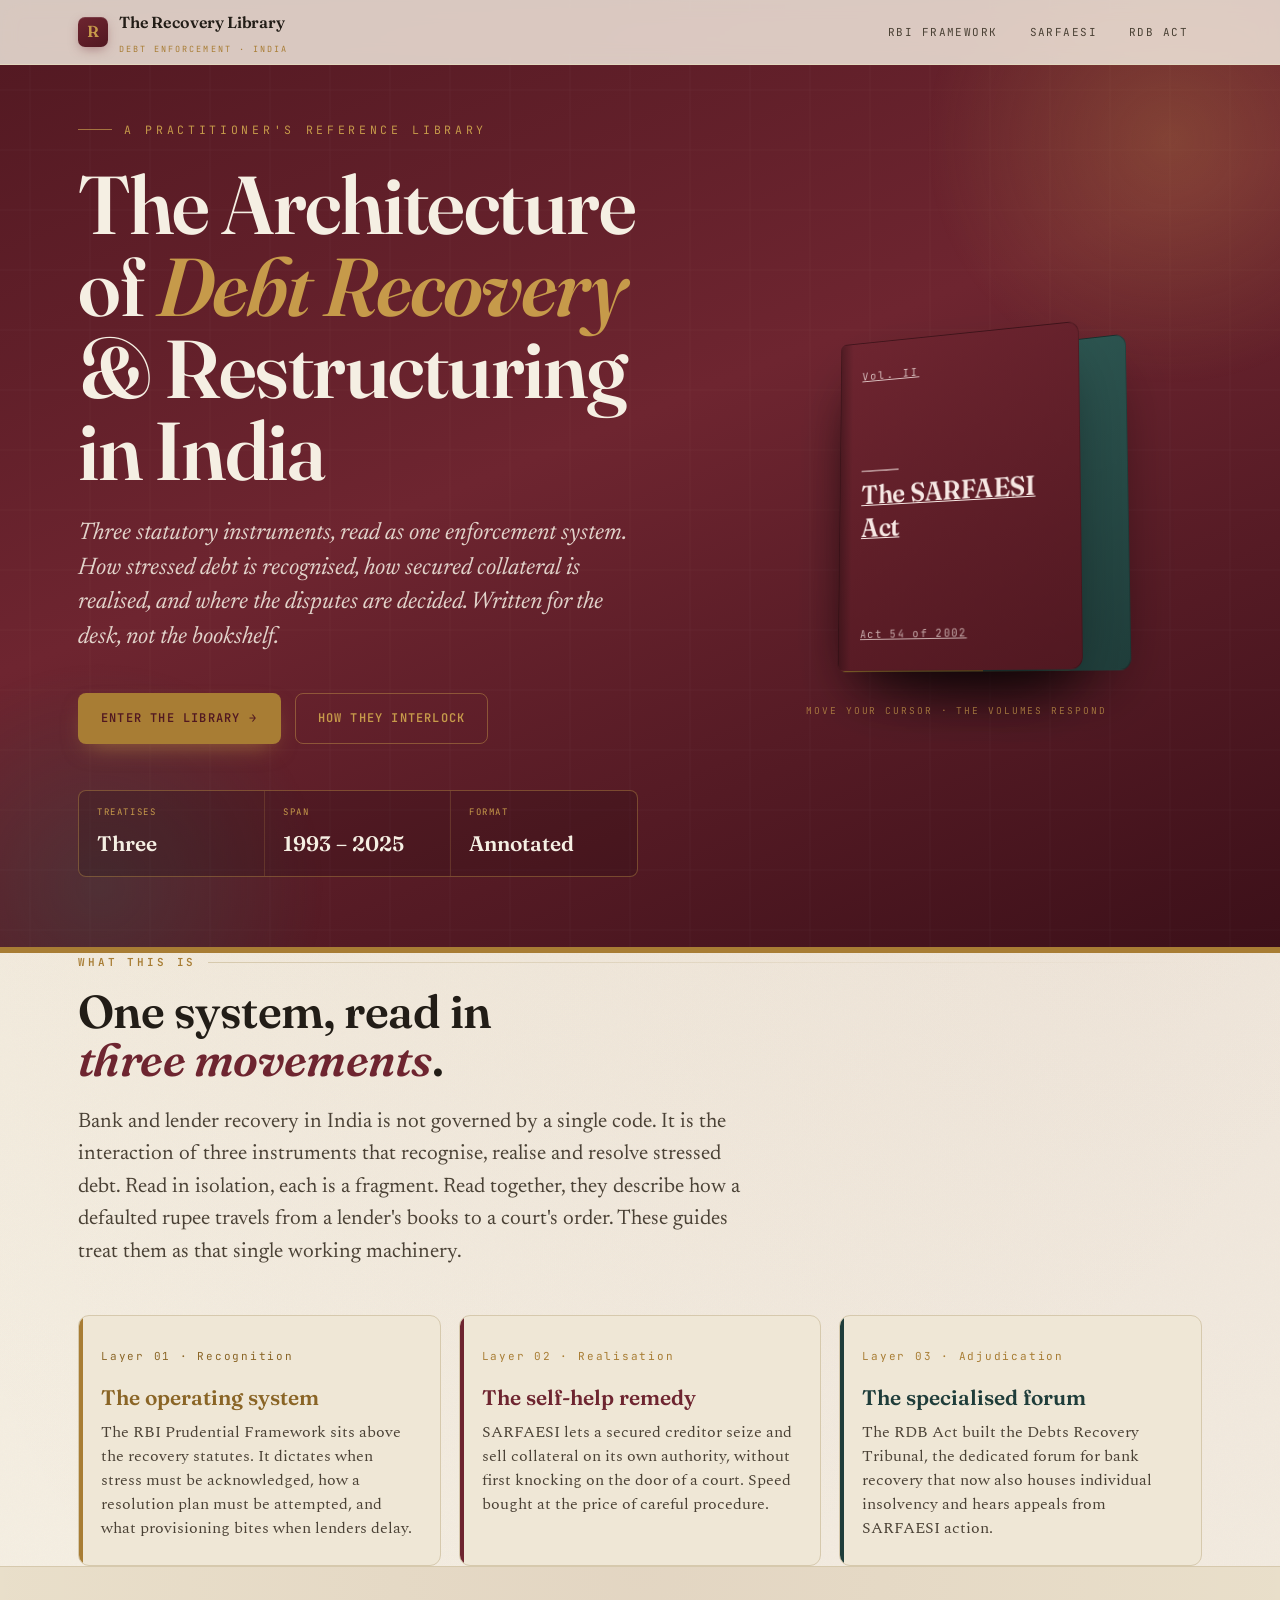
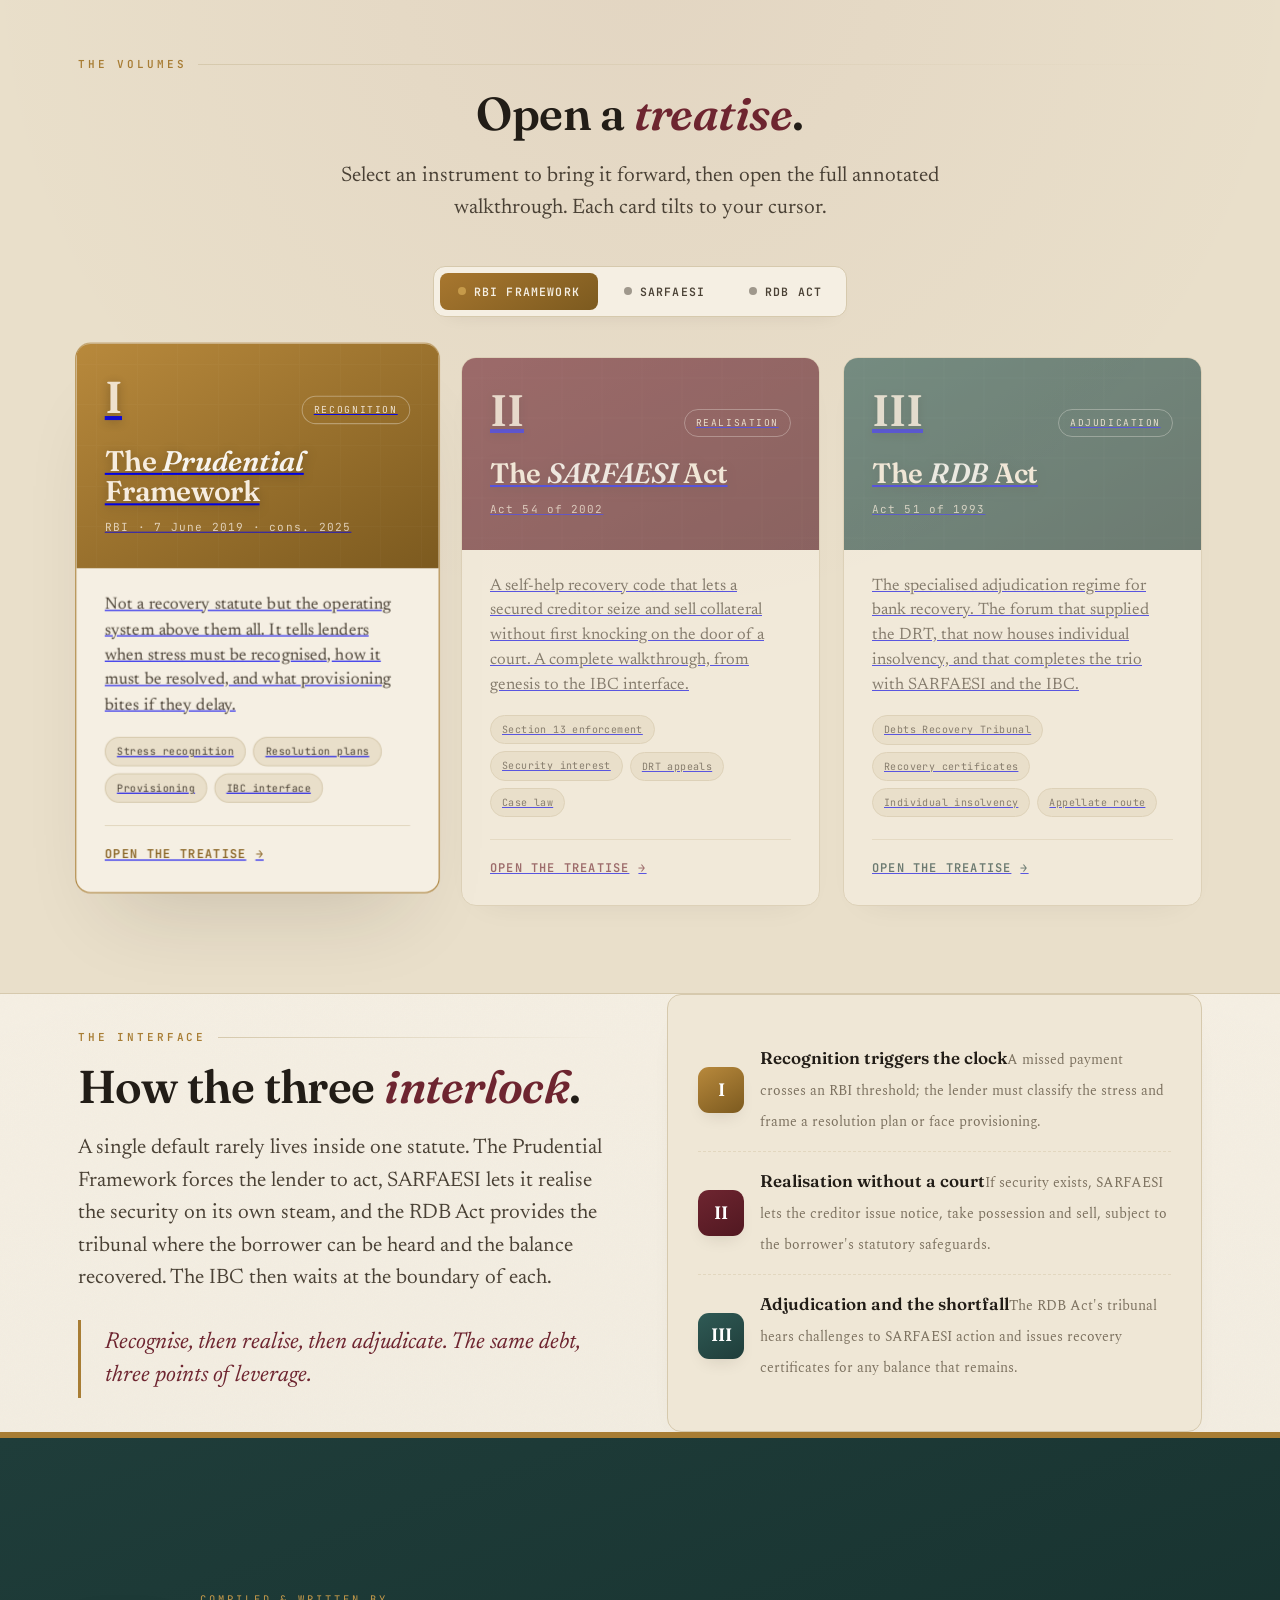
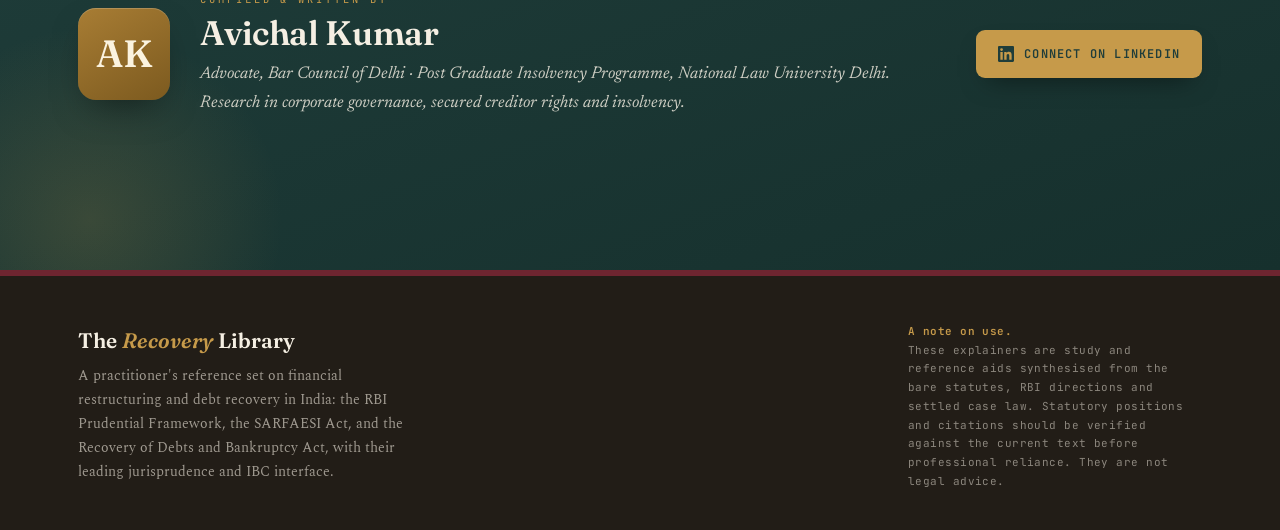
==== index.html @ 870b0ead "Add files via upload" ====
<!DOCTYPE html>
<html lang="en">
<head>
<meta charset="UTF-8">
<meta name="viewport" content="width=device-width, initial-scale=1.0">
<title>The Recovery Library · Debt Recovery and Restructuring in India</title>
<link rel="preconnect" href="https://fonts.googleapis.com">
<link rel="preconnect" href="https://fonts.gstatic.com" crossorigin>
<link href="https://fonts.googleapis.com/css2?family=Fraunces:ital,opsz,wght@0,9..144,300..900;1,9..144,300..900&family=Spectral:ital,wght@0,300;0,400;0,500;0,600;0,700;1,400;1,500&family=Newsreader:ital,opsz,wght@0,6..72,400..600;1,6..72,400..500&family=JetBrains+Mono:wght@400;500;600&display=swap" rel="stylesheet">
<style>
:root{
  --paper:#f5efe3;
  --paper-2:#efe7d6;
  --paper-deep:#e9dfca;
  --ink:#221d17;
  --ink-soft:#4a4135;
  --ink-faint:#7c715f;
  --ox:#6e2530;
  --ox-deep:#511821;
  --ox-bright:#8a2f3a;
  --brass:#a87d34;
  --brass-light:#c69a4a;
  --teal:#1f3d3a;
  --teal-bright:#2f5a55;
  --line:#d6c9ad;
  --line-soft:#e2d7bf;
  --shadow:rgba(46,33,20,.16);
  --max:1180px;
}
*{box-sizing:border-box;}
html{scroll-behavior:smooth;scroll-padding-top:84px;}
body{
  margin:0;
  background:var(--paper);
  color:var(--ink);
  font-family:"Spectral",Georgia,serif;
  font-size:18px;
  line-height:1.72;
  -webkit-font-smoothing:antialiased;
  overflow-x:hidden;
  background-image:
    radial-gradient(circle at 12% 8%, rgba(168,125,52,.06), transparent 40%),
    radial-gradient(circle at 88% 24%, rgba(110,37,48,.05), transparent 42%),
    radial-gradient(circle at 50% 120%, rgba(31,61,58,.05), transparent 45%),
    url("data:image/svg+xml,%3Csvg xmlns='http://www.w3.org/2000/svg' width='180' height='180'%3E%3Cfilter id='n'%3E%3CfeTurbulence type='fractalNoise' baseFrequency='0.9' numOctaves='2'/%3E%3C/filter%3E%3Crect width='100%25' height='100%25' filter='url(%23n)' opacity='0.025'/%3E%3C/svg%3E");
}
.shell{max-width:var(--max);margin:0 auto;padding:0 28px;}

/* ---------- reading / scroll progress ---------- */
#progress{position:fixed;top:0;left:0;height:3px;width:0;z-index:300;
  background:linear-gradient(90deg,var(--ox),var(--brass));transition:width .12s ease-out;}

/* ---------- top bar ---------- */
header.bar{position:fixed;top:0;left:0;right:0;z-index:250;
  background:rgba(245,239,227,.82);backdrop-filter:blur(10px) saturate(1.2);
  border-bottom:1px solid var(--line-soft);transition:box-shadow .25s,background .25s;}
header.bar.scrolled{box-shadow:0 10px 30px -18px var(--shadow);background:rgba(245,239,227,.94);}
.bar .shell{display:flex;align-items:center;justify-content:space-between;height:64px;}
.brand{display:flex;align-items:center;gap:11px;text-decoration:none;color:var(--ink);}
.brand .seal{width:30px;height:30px;border-radius:7px;flex-shrink:0;
  background:linear-gradient(150deg,var(--ox),var(--ox-deep));display:grid;place-items:center;
  color:var(--brass-light);font-family:"Fraunces",serif;font-weight:600;font-size:16px;
  box-shadow:0 4px 12px -3px rgba(110,37,48,.5),inset 0 1px 0 rgba(255,255,255,.12);}
.brand .bt{font-family:"Fraunces",serif;font-weight:600;font-size:16px;letter-spacing:-.01em;line-height:1;}
.brand .bs{font-family:"JetBrains Mono",monospace;font-size:8.5px;letter-spacing:.24em;
  text-transform:uppercase;color:var(--brass);display:block;margin-top:3px;}
.bar nav{display:flex;gap:4px;}
.bar nav a{font-family:"JetBrains Mono",monospace;font-size:11px;letter-spacing:.13em;
  text-transform:uppercase;color:var(--ink-soft);text-decoration:none;padding:8px 13px;border-radius:6px;
  transition:all .18s;border:1px solid transparent;}
.bar nav a:hover{color:var(--ox);background:var(--paper-2);border-color:var(--line);}
@media(max-width:720px){.bar nav{display:none;}}

/* ---------- hero ---------- */
.hero{position:relative;overflow:hidden;min-height:96vh;display:flex;align-items:center;
  background:linear-gradient(158deg,var(--ox-deep) 0%,var(--ox) 46%,#3c1019 100%);
  color:var(--paper);border-bottom:6px solid var(--brass);padding:120px 0 70px;}
.hero::before{content:"";position:absolute;inset:0;opacity:.5;
  background-image:url("data:image/svg+xml,%3Csvg xmlns='http://www.w3.org/2000/svg' width='60' height='60'%3E%3Cpath d='M0 0h60v60H0z' fill='none'/%3E%3Cpath d='M30 0v60M0 30h60' stroke='%23ffffff' stroke-opacity='0.045'/%3E%3C/svg%3E");}
.hero .glow{position:absolute;border-radius:50%;pointer-events:none;will-change:transform;}
.hero .g1{right:-160px;top:-130px;width:540px;height:540px;
  background:radial-gradient(circle,rgba(198,154,74,.26),transparent 64%);}
.hero .g2{left:-140px;bottom:-180px;width:480px;height:480px;
  background:radial-gradient(circle,rgba(47,90,85,.30),transparent 66%);}
.hero .shell{position:relative;z-index:3;display:grid;grid-template-columns:1.08fr .92fr;
  gap:56px;align-items:center;width:100%;}
@media(max-width:900px){.hero .shell{grid-template-columns:1fr;gap:48px;}}

.hero .kicker{font-family:"JetBrains Mono",monospace;font-size:11.5px;letter-spacing:.32em;
  text-transform:uppercase;color:var(--brass-light);margin-bottom:24px;display:flex;align-items:center;gap:12px;}
.hero .kicker::before{content:"";width:34px;height:1px;background:var(--brass-light);opacity:.7;}
.hero h1{font-family:"Fraunces",serif;font-weight:600;font-size:clamp(42px,6.6vw,82px);
  line-height:1.0;letter-spacing:-.018em;margin:0;text-wrap:balance;}
.hero h1 em{font-style:italic;color:var(--brass-light);}
.hero .sub{font-family:"Newsreader",serif;font-style:italic;font-size:clamp(18px,2.2vw,24px);
  color:rgba(245,239,227,.86);max-width:560px;margin:24px 0 0;font-weight:400;line-height:1.45;}
.hero .cta{display:flex;flex-wrap:wrap;gap:14px;margin-top:38px;}
.btn{font-family:"JetBrains Mono",monospace;font-size:12px;letter-spacing:.1em;text-transform:uppercase;
  text-decoration:none;padding:14px 22px;border-radius:8px;transition:all .2s;font-weight:600;
  display:inline-flex;align-items:center;gap:9px;cursor:pointer;border:1px solid transparent;}
.btn.solid{background:var(--brass);color:var(--ox-deep);box-shadow:0 10px 24px -10px rgba(198,154,74,.6);}
.btn.solid:hover{background:var(--brass-light);transform:translateY(-2px);}
.btn.ghost{border-color:rgba(198,154,74,.45);color:var(--brass-light);}
.btn.ghost:hover{background:rgba(198,154,74,.12);border-color:var(--brass-light);}
.btn .ar{transition:transform .2s;}
.btn:hover .ar{transform:translateX(4px);}

/* hero meta strip */
.hero .meta-strip{display:flex;flex-wrap:wrap;gap:0;margin-top:46px;
  border:1px solid rgba(198,154,74,.4);border-radius:8px;overflow:hidden;max-width:560px;
  background:rgba(0,0,0,.14);}
.hero .meta-strip div{flex:1 1 120px;padding:14px 18px;border-right:1px solid rgba(198,154,74,.2);}
.hero .meta-strip div:last-child{border-right:none;}
.hero .meta-strip .lab{font-family:"JetBrains Mono",monospace;font-size:9px;letter-spacing:.18em;
  text-transform:uppercase;color:var(--brass-light);display:block;margin-bottom:5px;}
.hero .meta-strip .val{font-family:"Fraunces",serif;font-size:21px;font-weight:600;color:var(--paper);}

/* ---------- hero 3D book stack ---------- */
.stage{perspective:1400px;position:relative;height:430px;display:grid;place-items:center;}
@media(max-width:900px){.stage{height:360px;}}
.deck3d{position:relative;width:260px;height:340px;transform-style:preserve-3d;
  transform:rotateX(8deg) rotateY(-22deg);transition:transform .25s ease-out;will-change:transform;}
.spine{position:absolute;inset:0;border-radius:6px 12px 12px 6px;transform-style:preserve-3d;
  box-shadow:0 30px 60px -22px rgba(0,0,0,.6);border:1px solid rgba(0,0,0,.25);
  padding:26px 24px;display:flex;flex-direction:column;justify-content:space-between;
  transition:transform .55s cubic-bezier(.2,.7,.2,1);}
.spine::after{content:"";position:absolute;left:0;top:0;bottom:0;width:14px;border-radius:6px 0 0 6px;
  background:linear-gradient(90deg,rgba(0,0,0,.28),transparent);transform:translateZ(1px);}
.spine .vnum{font-family:"JetBrains Mono",monospace;font-size:11px;letter-spacing:.2em;opacity:.8;}
.spine .vname{font-family:"Fraunces",serif;font-weight:600;font-size:27px;line-height:1.05;letter-spacing:-.01em;}
.spine .vyear{font-family:"JetBrains Mono",monospace;font-size:11px;letter-spacing:.12em;opacity:.7;}
.spine .vrule{height:2px;width:42px;background:currentColor;opacity:.55;margin:10px 0;}
.s-rbi{background:linear-gradient(155deg,#b8893c,#7c5a1f);color:#fbf3df;transform:translateZ(-72px) translateX(-30px) rotateY(3deg);}
.s-sar{background:linear-gradient(155deg,var(--ox),var(--ox-deep));color:#f6e7e3;transform:translateZ(0) translateX(0);}
.s-rdb{background:linear-gradient(155deg,var(--teal-bright),var(--teal));color:#e6efea;transform:translateZ(-72px) translateX(30px) rotateY(-3deg);}
.deck-hint{position:absolute;bottom:-6px;left:50%;transform:translateX(-50%);
  font-family:"JetBrains Mono",monospace;font-size:9.5px;letter-spacing:.2em;text-transform:uppercase;
  color:var(--brass-light);opacity:.7;white-space:nowrap;}

/* ---------- sections ---------- */
main{position:relative;z-index:2;}
section{padding:88px 0;}
.eyebrow{font-family:"JetBrains Mono",monospace;font-size:11px;letter-spacing:.26em;
  text-transform:uppercase;color:var(--brass);font-weight:600;display:flex;align-items:center;gap:12px;margin-bottom:16px;}
.eyebrow::after{content:"";flex:1;height:1px;background:linear-gradient(90deg,var(--line),transparent);}
.sec-h2{font-family:"Fraunces",serif;font-weight:600;font-size:clamp(28px,4vw,46px);
  line-height:1.05;letter-spacing:-.012em;margin:0;color:var(--ink);text-wrap:balance;max-width:18ch;}
.sec-h2 em{font-style:italic;color:var(--ox);}
.lead{font-family:"Newsreader",serif;font-size:21px;line-height:1.55;color:var(--ink-soft);
  max-width:680px;margin:22px 0 0;}

/* ---------- intro architecture ---------- */
.arch{display:grid;grid-template-columns:repeat(3,1fr);gap:18px;margin-top:46px;}
@media(max-width:820px){.arch{grid-template-columns:1fr;}}
.layer{background:var(--paper-2);border:1px solid var(--line);border-radius:11px;padding:24px 22px;
  position:relative;overflow:hidden;transition:transform .2s,box-shadow .2s,border-color .2s;}
.layer:hover{transform:translateY(-4px);box-shadow:0 16px 34px -20px var(--shadow);border-color:var(--brass);}
.layer .lnum{font-family:"JetBrains Mono",monospace;font-size:11px;color:var(--brass);letter-spacing:.16em;}
.layer h3{font-family:"Fraunces",serif;font-weight:600;font-size:21px;margin:8px 0 6px;color:var(--ink);}
.layer p{font-size:15.5px;line-height:1.55;color:var(--ink-soft);margin:0;max-width:none;}
.layer .edge{position:absolute;left:0;top:0;bottom:0;width:4px;}
.layer.rbi .edge{background:var(--brass);} .layer.rbi .lnum,.layer.rbi h3{color:#8a6526;}
.layer.sar .edge{background:var(--ox);} .layer.sar h3{color:var(--ox);}
.layer.rdb .edge{background:var(--teal);} .layer.rdb h3{color:var(--teal);}

/* ---------- the deck / tabs ---------- */
.deck-sec{background:
   radial-gradient(circle at 50% 0%,rgba(110,37,48,.05),transparent 55%),var(--paper-deep);
   border-top:1px solid var(--line);border-bottom:1px solid var(--line);}
.tabs{display:flex;gap:8px;justify-content:center;flex-wrap:wrap;margin:40px auto 8px;
  background:var(--paper);border:1px solid var(--line);border-radius:12px;padding:6px;max-width:max-content;
  box-shadow:0 8px 22px -16px var(--shadow);}
.tab{font-family:"JetBrains Mono",monospace;font-size:11.5px;letter-spacing:.1em;text-transform:uppercase;
  font-weight:600;color:var(--ink-soft);background:transparent;border:none;cursor:pointer;
  padding:11px 18px;border-radius:8px;transition:all .22s;display:flex;align-items:center;gap:8px;}
.tab .dot{width:8px;height:8px;border-radius:50%;background:currentColor;opacity:.5;transition:opacity .2s;}
.tab:hover{color:var(--ink);}
.tab.active{color:var(--paper);}
.tab.active .dot{opacity:1;background:var(--brass-light);}
.tab[data-k="rbi"].active{background:linear-gradient(150deg,#a8772f,#7c5a1f);}
.tab[data-k="sar"].active{background:linear-gradient(150deg,var(--ox),var(--ox-deep));}
.tab[data-k="rdb"].active{background:linear-gradient(150deg,var(--teal-bright),var(--teal));}

.grid3{display:grid;grid-template-columns:repeat(3,1fr);gap:24px;margin-top:40px;}
@media(max-width:920px){.grid3{grid-template-columns:1fr;max-width:440px;margin-inline:auto;}}

.vol{perspective:1100px;cursor:pointer;outline:none;}
.vol-inner{position:relative;border-radius:15px;overflow:hidden;transform-style:preserve-3d;
  transition:transform .35s cubic-bezier(.2,.7,.2,1),box-shadow .35s,opacity .35s;
  background:var(--paper);border:1px solid var(--line);min-height:430px;display:flex;flex-direction:column;
  box-shadow:0 14px 34px -22px var(--shadow);will-change:transform;}
.vol:hover .vol-inner{box-shadow:0 40px 70px -34px var(--shadow);border-color:var(--brass);}
.vol.dim .vol-inner{opacity:.62;}
.vol.spotlight .vol-inner{transform:translateY(-10px) scale(1.015);
  box-shadow:0 48px 80px -36px var(--shadow);border-color:var(--brass);}

.vol .cap{position:relative;padding:30px 28px 26px;color:#f6ecdf;overflow:hidden;
  transform:translateZ(40px);transform-style:preserve-3d;}
.vol[data-k="rbi"] .cap{background:linear-gradient(150deg,#b8893c 0%,#7c5a1f 100%);}
.vol[data-k="sar"] .cap{background:linear-gradient(150deg,var(--ox) 0%,var(--ox-deep) 100%);}
.vol[data-k="rdb"] .cap{background:linear-gradient(150deg,var(--teal-bright) 0%,var(--teal) 100%);}
.vol .cap::before{content:"";position:absolute;inset:0;opacity:.4;
  background-image:url("data:image/svg+xml,%3Csvg xmlns='http://www.w3.org/2000/svg' width='40' height='40'%3E%3Cpath d='M20 0v40M0 20h40' stroke='%23ffffff' stroke-opacity='0.05'/%3E%3C/svg%3E");}
.vol .vtop{display:flex;justify-content:space-between;align-items:baseline;position:relative;z-index:2;}
.vol .vroman{font-family:"Fraunces",serif;font-weight:600;font-size:44px;line-height:1;opacity:.9;
  text-shadow:0 2px 10px rgba(0,0,0,.3);transform:translateZ(30px);}
.vol .vtag{font-family:"JetBrains Mono",monospace;font-size:9.5px;letter-spacing:.16em;text-transform:uppercase;
  border:1px solid rgba(255,255,255,.35);border-radius:30px;padding:5px 11px;opacity:.92;}
.vol .vtitle{font-family:"Fraunces",serif;font-weight:600;font-size:28px;line-height:1.05;letter-spacing:-.01em;
  margin:22px 0 4px;position:relative;z-index:2;transform:translateZ(24px);text-shadow:0 2px 12px rgba(0,0,0,.25);}
.vol .vtitle em{font-style:italic;color:rgba(255,255,255,.92);}
.vol .vyr{font-family:"JetBrains Mono",monospace;font-size:11px;letter-spacing:.1em;opacity:.78;position:relative;z-index:2;}
.vol .glare{position:absolute;inset:0;pointer-events:none;z-index:3;opacity:0;transition:opacity .25s;
  background:radial-gradient(420px circle at var(--gx,50%) var(--gy,0%),rgba(255,255,255,.35),transparent 45%);}
.vol:hover .glare{opacity:1;}

.vol .body{padding:24px 28px 26px;display:flex;flex-direction:column;flex:1;
  transform:translateZ(18px);transform-style:preserve-3d;}
.vol .desc{font-family:"Newsreader",serif;font-size:16.5px;line-height:1.5;color:var(--ink-soft);margin:0 0 18px;}
.vol .facets{display:flex;flex-wrap:wrap;gap:7px;margin-bottom:auto;}
.vol .facet{font-family:"JetBrains Mono",monospace;font-size:10px;letter-spacing:.04em;
  background:var(--paper-deep);border:1px solid var(--line);border-radius:30px;padding:5px 11px;color:var(--ink-soft);}
.vol .open{font-family:"JetBrains Mono",monospace;font-size:12px;letter-spacing:.1em;text-transform:uppercase;
  font-weight:600;display:inline-flex;align-items:center;gap:9px;margin-top:22px;
  padding-top:18px;border-top:1px solid var(--line-soft);}
.vol[data-k="rbi"] .open{color:#8a6526;}
.vol[data-k="sar"] .open{color:var(--ox);}
.vol[data-k="rdb"] .open{color:var(--teal);}
.vol .open .ar{transition:transform .2s;}
.vol:hover .open .ar{transform:translateX(5px);}

/* ---------- interlock band ---------- */
.interlock{display:grid;grid-template-columns:1fr 1fr;gap:54px;align-items:center;}
@media(max-width:860px){.interlock{grid-template-columns:1fr;gap:36px;}}
.flowmap{background:var(--paper-2);border:1px solid var(--line);border-radius:14px;padding:34px 30px;
  box-shadow:0 14px 34px -24px var(--shadow);}
.fm-row{display:flex;align-items:center;gap:16px;padding:14px 0;border-bottom:1px dashed var(--line-soft);}
.fm-row:last-child{border-bottom:none;}
.fm-ic{width:46px;height:46px;border-radius:11px;flex-shrink:0;display:grid;place-items:center;
  font-family:"Fraunces",serif;font-weight:600;font-size:18px;color:#fff;box-shadow:0 8px 18px -8px var(--shadow);}
.fm-ic.rbi{background:linear-gradient(150deg,#b8893c,#7c5a1f);}
.fm-ic.sar{background:linear-gradient(150deg,var(--ox),var(--ox-deep));}
.fm-ic.rdb{background:linear-gradient(150deg,var(--teal-bright),var(--teal));}
.fm-row .t{font-family:"Fraunces",serif;font-weight:600;font-size:17px;color:var(--ink);}
.fm-row .d{font-size:14px;color:var(--ink-faint);line-height:1.45;}
.pull{font-family:"Newsreader",serif;font-style:italic;font-size:23px;line-height:1.45;
  color:var(--ox);border-left:3px solid var(--brass);padding:6px 0 6px 24px;margin:24px 0 0;}

/* ---------- author colophon ---------- */
.colophon{background:linear-gradient(160deg,var(--teal) 0%,#16302d 100%);color:var(--paper);
  border-top:6px solid var(--brass);position:relative;overflow:hidden;}
.colophon::after{content:"";position:absolute;left:-120px;bottom:-160px;width:420px;height:420px;border-radius:50%;
  background:radial-gradient(circle,rgba(198,154,74,.18),transparent 65%);}
.colcard{display:grid;grid-template-columns:auto 1fr auto;gap:30px;align-items:center;position:relative;z-index:2;}
@media(max-width:740px){.colcard{grid-template-columns:1fr;text-align:center;gap:20px;}}
.avatar{width:92px;height:92px;border-radius:18px;background:linear-gradient(150deg,var(--brass),#7c5a1f);
  display:grid;place-items:center;font-family:"Fraunces",serif;font-weight:600;font-size:38px;color:#fbf3df;
  box-shadow:0 16px 36px -14px rgba(0,0,0,.5),inset 0 1px 0 rgba(255,255,255,.18);justify-self:center;}
.colophon .clab{font-family:"JetBrains Mono",monospace;font-size:10.5px;letter-spacing:.28em;
  text-transform:uppercase;color:var(--brass-light);margin-bottom:8px;}
.colophon .cname{font-family:"Fraunces",serif;font-weight:600;font-size:34px;line-height:1.05;margin:0;letter-spacing:-.01em;}
.colophon .crole{font-family:"Newsreader",serif;font-style:italic;font-size:17px;color:rgba(245,239,227,.82);margin:8px 0 0;}
.li-btn{font-family:"JetBrains Mono",monospace;font-size:12px;letter-spacing:.1em;text-transform:uppercase;
  font-weight:600;text-decoration:none;color:var(--teal);background:var(--brass-light);
  padding:14px 22px;border-radius:9px;display:inline-flex;align-items:center;gap:10px;justify-self:center;
  transition:transform .2s,background .2s;box-shadow:0 12px 26px -12px rgba(0,0,0,.5);white-space:nowrap;}
.li-btn:hover{transform:translateY(-2px);background:#d9b466;}
.li-btn svg{width:16px;height:16px;}

/* ---------- footer ---------- */
footer{background:var(--ink);color:var(--paper);padding:46px 0 40px;border-top:6px solid var(--ox);}
footer .shell{display:flex;flex-wrap:wrap;justify-content:space-between;gap:24px;align-items:flex-start;}
footer h5{font-family:"Fraunces",serif;font-size:21px;margin:0 0 6px;color:var(--paper);font-weight:600;}
footer h5 em{font-style:italic;color:var(--brass-light);}
footer p{color:rgba(245,239,227,.6);font-size:14px;max-width:48ch;margin:6px 0 0;}
footer .disc{font-family:"JetBrains Mono",monospace;font-size:11px;letter-spacing:.04em;
  color:rgba(245,239,227,.5);max-width:42ch;line-height:1.7;}
footer .disc strong{color:var(--brass-light);font-weight:600;}

/* ---------- reveal ---------- */
.reveal{opacity:0;transform:translateY(26px);transition:opacity .7s cubic-bezier(.2,.7,.2,1),transform .7s cubic-bezier(.2,.7,.2,1);}
.reveal.in{opacity:1;transform:none;}
.d1{transition-delay:.08s;} .d2{transition-delay:.16s;} .d3{transition-delay:.24s;}
@media(prefers-reduced-motion:reduce){.reveal{opacity:1;transform:none;transition:none;}
  .deck3d,.spine,.vol-inner{transition:none;}}
</style>
</head>
<body>
<div id="progress"></div>

<header class="bar" id="bar">
  <div class="shell">
    <a class="brand" href="#top">
      <span class="seal">R</span>
      <span><span class="bt">The Recovery Library</span><span class="bs">Debt Enforcement · India</span></span>
    </a>
    <nav>
      <a href="rbi-prudential-framework.html">RBI Framework</a>
      <a href="sarfaesi-act.html">SARFAESI</a>
      <a href="rdb-act.html">RDB Act</a>
    </nav>
  </div>
</header>

<!-- ===================== HERO ===================== -->
<section class="hero" id="top">
  <div class="glow g1" data-depth="0.5"></div>
  <div class="glow g2" data-depth="0.3"></div>
  <div class="shell">
    <div>
      <div class="kicker reveal">A Practitioner's Reference Library</div>
      <h1 class="reveal d1">The Architecture of <em>Debt Recovery</em> &amp; Restructuring in India</h1>
      <p class="sub reveal d2">Three statutory instruments, read as one enforcement system. How stressed debt is recognised, how secured collateral is realised, and where the disputes are decided. Written for the desk, not the bookshelf.</p>
      <div class="cta reveal d3">
        <a class="btn solid" href="#library">Enter the library <span class="ar">&rarr;</span></a>
        <a class="btn ghost" href="#fit">How they interlock</a>
      </div>
      <div class="meta-strip reveal d3">
        <div><span class="lab">Treatises</span><span class="val">Three</span></div>
        <div><span class="lab">Span</span><span class="val">1993 &ndash; 2025</span></div>
        <div><span class="lab">Format</span><span class="val">Annotated</span></div>
      </div>
    </div>
    <div class="stage reveal d2">
      <div class="deck3d" id="deck3d">
        <a class="spine s-rbi" href="rbi-prudential-framework.html">
          <span class="vnum">Vol. I</span>
          <div><div class="vrule"></div><span class="vname">Prudential Framework</span></div>
          <span class="vyear">RBI · 2019</span>
        </a>
        <a class="spine s-rdb" href="rdb-act.html">
          <span class="vnum">Vol. III</span>
          <div><div class="vrule"></div><span class="vname">The RDB Act</span></div>
          <span class="vyear">Act 51 of 1993</span>
        </a>
        <a class="spine s-sar" href="sarfaesi-act.html">
          <span class="vnum">Vol. II</span>
          <div><div class="vrule"></div><span class="vname">The SARFAESI Act</span></div>
          <span class="vyear">Act 54 of 2002</span>
        </a>
      </div>
      <div class="deck-hint">Move your cursor &middot; the volumes respond</div>
    </div>
  </div>
</section>

<main>
<!-- ===================== INTRO / ARCHITECTURE ===================== -->
<section class="shell" id="about">
  <div class="eyebrow reveal">What this is</div>
  <h2 class="sec-h2 reveal d1">One system, read in <em>three movements</em>.</h2>
  <p class="lead reveal d2">Bank and lender recovery in India is not governed by a single code. It is the interaction of three instruments that recognise, realise and resolve stressed debt. Read in isolation, each is a fragment. Read together, they describe how a defaulted rupee travels from a lender's books to a court's order. These guides treat them as that single working machinery.</p>
  <div class="arch">
    <div class="layer rbi reveal d1"><span class="edge"></span>
      <span class="lnum">Layer 01 · Recognition</span>
      <h3>The operating system</h3>
      <p>The RBI Prudential Framework sits above the recovery statutes. It dictates when stress must be acknowledged, how a resolution plan must be attempted, and what provisioning bites when lenders delay.</p>
    </div>
    <div class="layer sar reveal d2"><span class="edge"></span>
      <span class="lnum">Layer 02 · Realisation</span>
      <h3>The self-help remedy</h3>
      <p>SARFAESI lets a secured creditor seize and sell collateral on its own authority, without first knocking on the door of a court. Speed bought at the price of careful procedure.</p>
    </div>
    <div class="layer rdb reveal d3"><span class="edge"></span>
      <span class="lnum">Layer 03 · Adjudication</span>
      <h3>The specialised forum</h3>
      <p>The RDB Act built the Debts Recovery Tribunal, the dedicated forum for bank recovery that now also houses individual insolvency and hears appeals from SARFAESI action.</p>
    </div>
  </div>
</section>

<!-- ===================== THE LIBRARY / DECK ===================== -->
<section class="deck-sec" id="library">
  <div class="shell">
    <div class="eyebrow reveal" style="justify-content:center;text-align:center;">The Volumes</div>
    <h2 class="sec-h2 reveal d1" style="text-align:center;margin-inline:auto;max-width:22ch;">Open a <em>treatise</em>.</h2>
    <p class="lead reveal d2" style="text-align:center;margin-inline:auto;">Select an instrument to bring it forward, then open the full annotated walkthrough. Each card tilts to your cursor.</p>

    <div class="tabs reveal d2" id="tabs" role="tablist">
      <button class="tab active" data-k="rbi"><span class="dot"></span>RBI Framework</button>
      <button class="tab" data-k="sar"><span class="dot"></span>SARFAESI</button>
      <button class="tab" data-k="rdb"><span class="dot"></span>RDB Act</button>
    </div>

    <div class="grid3" id="grid">
      <!-- RBI -->
      <a class="vol reveal d1" data-k="rbi" href="rbi-prudential-framework.html" aria-label="Open the RBI Prudential Framework treatise">
        <div class="vol-inner">
          <div class="cap">
            <div class="glare"></div>
            <div class="vtop"><span class="vroman">I</span><span class="vtag">Recognition</span></div>
            <h3 class="vtitle">The <em>Prudential</em> Framework</h3>
            <span class="vyr">RBI · 7 June 2019 · cons. 2025</span>
          </div>
          <div class="body">
            <p class="desc">Not a recovery statute but the operating system above them all. It tells lenders when stress must be recognised, how it must be resolved, and what provisioning bites if they delay.</p>
            <div class="facets"><span class="facet">Stress recognition</span><span class="facet">Resolution plans</span><span class="facet">Provisioning</span><span class="facet">IBC interface</span></div>
            <span class="open">Open the treatise <span class="ar">&rarr;</span></span>
          </div>
        </div>
      </a>
      <!-- SARFAESI -->
      <a class="vol reveal d2" data-k="sar" href="sarfaesi-act.html" aria-label="Open the SARFAESI Act treatise">
        <div class="vol-inner">
          <div class="cap">
            <div class="glare"></div>
            <div class="vtop"><span class="vroman">II</span><span class="vtag">Realisation</span></div>
            <h3 class="vtitle">The <em>SARFAESI</em> Act</h3>
            <span class="vyr">Act 54 of 2002</span>
          </div>
          <div class="body">
            <p class="desc">A self-help recovery code that lets a secured creditor seize and sell collateral without first knocking on the door of a court. A complete walkthrough, from genesis to the IBC interface.</p>
            <div class="facets"><span class="facet">Section 13 enforcement</span><span class="facet">Security interest</span><span class="facet">DRT appeals</span><span class="facet">Case law</span></div>
            <span class="open">Open the treatise <span class="ar">&rarr;</span></span>
          </div>
        </div>
      </a>
      <!-- RDB -->
      <a class="vol reveal d3" data-k="rdb" href="rdb-act.html" aria-label="Open the RDB Act treatise">
        <div class="vol-inner">
          <div class="cap">
            <div class="glare"></div>
            <div class="vtop"><span class="vroman">III</span><span class="vtag">Adjudication</span></div>
            <h3 class="vtitle">The <em>RDB</em> Act</h3>
            <span class="vyr">Act 51 of 1993</span>
          </div>
          <div class="body">
            <p class="desc">The specialised adjudication regime for bank recovery. The forum that supplied the DRT, that now houses individual insolvency, and that completes the trio with SARFAESI and the IBC.</p>
            <div class="facets"><span class="facet">Debts Recovery Tribunal</span><span class="facet">Recovery certificates</span><span class="facet">Individual insolvency</span><span class="facet">Appellate route</span></div>
            <span class="open">Open the treatise <span class="ar">&rarr;</span></span>
          </div>
        </div>
      </a>
    </div>
  </div>
</section>

<!-- ===================== HOW THEY INTERLOCK ===================== -->
<section class="shell" id="fit">
  <div class="interlock">
    <div class="reveal">
      <div class="eyebrow">The Interface</div>
      <h2 class="sec-h2">How the three <em>interlock</em>.</h2>
      <p class="lead">A single default rarely lives inside one statute. The Prudential Framework forces the lender to act, SARFAESI lets it realise the security on its own steam, and the RDB Act provides the tribunal where the borrower can be heard and the balance recovered. The IBC then waits at the boundary of each.</p>
      <p class="pull">Recognise, then realise, then adjudicate. The same debt, three points of leverage.</p>
    </div>
    <div class="flowmap reveal d2">
      <div class="fm-row">
        <span class="fm-ic rbi">I</span>
        <span><span class="t">Recognition triggers the clock</span><span class="d">A missed payment crosses an RBI threshold; the lender must classify the stress and frame a resolution plan or face provisioning.</span></span>
      </div>
      <div class="fm-row">
        <span class="fm-ic sar">II</span>
        <span><span class="t">Realisation without a court</span><span class="d">If security exists, SARFAESI lets the creditor issue notice, take possession and sell, subject to the borrower's statutory safeguards.</span></span>
      </div>
      <div class="fm-row">
        <span class="fm-ic rdb">III</span>
        <span><span class="t">Adjudication and the shortfall</span><span class="d">The RDB Act's tribunal hears challenges to SARFAESI action and issues recovery certificates for any balance that remains.</span></span>
      </div>
    </div>
  </div>
</section>

<!-- ===================== AUTHOR ===================== -->
<section class="colophon">
  <div class="shell" style="padding-top:64px;padding-bottom:64px;">
    <div class="colcard reveal">
      <div class="avatar">AK</div>
      <div>
        <div class="clab">Compiled &amp; written by</div>
        <p class="cname">Avichal Kumar</p>
        <p class="crole">Advocate, Bar Council of Delhi &middot; Post Graduate Insolvency Programme, National Law University Delhi. Research in corporate governance, secured creditor rights and insolvency.</p>
      </div>
      <a class="li-btn" href="https://www.linkedin.com/in/avichalkumar29/" target="_blank" rel="noopener">
        <svg viewBox="0 0 24 24" fill="currentColor"><path d="M20.45 20.45h-3.56v-5.57c0-1.33-.02-3.04-1.85-3.04-1.85 0-2.14 1.45-2.14 2.94v5.67H9.35V9h3.42v1.56h.05c.48-.9 1.64-1.85 3.37-1.85 3.6 0 4.27 2.37 4.27 5.46v6.28zM5.34 7.43a2.06 2.06 0 1 1 0-4.13 2.06 2.06 0 0 1 0 4.13zM7.12 20.45H3.55V9h3.57v11.45zM22.22 0H1.77C.79 0 0 .77 0 1.73v20.54C0 23.23.79 24 1.77 24h20.45c.98 0 1.78-.77 1.78-1.73V1.73C24 .77 23.2 0 22.22 0z"/></svg>
        Connect on LinkedIn
      </a>
    </div>
  </div>
</section>
</main>

<footer>
  <div class="shell">
    <div>
      <h5>The <em>Recovery</em> Library</h5>
      <p>A practitioner's reference set on financial restructuring and debt recovery in India: the RBI Prudential Framework, the SARFAESI Act, and the Recovery of Debts and Bankruptcy Act, with their leading jurisprudence and IBC interface.</p>
    </div>
    <div class="disc">
      <strong>A note on use.</strong><br>
      These explainers are study and reference aids synthesised from the bare statutes, RBI directions and settled case law. Statutory positions and citations should be verified against the current text before professional reliance. They are not legal advice.
    </div>
  </div>
</footer>

<script>
// scroll progress
const bar=document.getElementById('progress');
const topbar=document.getElementById('bar');
function onScroll(){
  const h=document.documentElement;const sc=h.scrollTop;const max=h.scrollHeight-h.clientHeight;
  bar.style.width=(max>0?(sc/max*100):0)+'%';
  topbar.classList.toggle('scrolled',sc>40);
}
document.addEventListener('scroll',onScroll,{passive:true});onScroll();

// reveal on scroll
const io=new IntersectionObserver((es)=>{es.forEach(e=>{if(e.isIntersecting){e.target.classList.add('in');io.unobserve(e.target);}});},{threshold:.12});
document.querySelectorAll('.reveal').forEach(el=>io.observe(el));

// hero parallax glows + 3D deck tilt
const heroSec=document.querySelector('.hero');
const deck=document.getElementById('deck3d');
const glows=[...document.querySelectorAll('.hero .glow')];
heroSec.addEventListener('pointermove',e=>{
  const r=heroSec.getBoundingClientRect();
  const px=(e.clientX-r.left)/r.width-0.5;
  const py=(e.clientY-r.top)/r.height-0.5;
  if(deck) deck.style.transform=`rotateX(${8 - py*10}deg) rotateY(${-22 + px*20}deg)`;
  glows.forEach(g=>{const d=parseFloat(g.dataset.depth||.3);
    g.style.transform=`translate(${px*60*d}px,${py*60*d}px)`;});
});
heroSec.addEventListener('pointerleave',()=>{
  if(deck) deck.style.transform='rotateX(8deg) rotateY(-22deg)';
  glows.forEach(g=>g.style.transform='');
});

// per-card 3D tilt + glare
document.querySelectorAll('.vol').forEach(card=>{
  const inner=card.querySelector('.vol-inner');
  const glare=card.querySelector('.glare');
  card.addEventListener('pointermove',e=>{
    const r=card.getBoundingClientRect();
    const px=(e.clientX-r.left)/r.width-0.5;
    const py=(e.clientY-r.top)/r.height-0.5;
    inner.style.transform=`rotateY(${px*12}deg) rotateX(${-py*12}deg)`;
    if(glare){glare.style.setProperty('--gx',(px*100+50)+'%');glare.style.setProperty('--gy',(py*100+50)+'%');}
  });
  card.addEventListener('pointerleave',()=>{inner.style.transform='';});
});

// tabs spotlight the matching volume
const tabs=[...document.querySelectorAll('.tab')];
const vols=[...document.querySelectorAll('.vol')];
function spotlight(k){
  tabs.forEach(t=>t.classList.toggle('active',t.dataset.k===k));
  vols.forEach(v=>{
    const match=v.dataset.k===k;
    v.classList.toggle('spotlight',match);
    v.classList.toggle('dim',!match);
  });
}
tabs.forEach(t=>{
  t.addEventListener('click',()=>spotlight(t.dataset.k));
  t.addEventListener('mouseenter',()=>spotlight(t.dataset.k));
});
// clearing spotlight when leaving the grid area returns to neutral
const grid=document.getElementById('grid');
grid.addEventListener('mouseleave',()=>{
  vols.forEach(v=>{v.classList.remove('dim');});
});
grid.addEventListener('mouseenter',()=>{
  const active=document.querySelector('.tab.active');
  if(active) spotlight(active.dataset.k);
});
spotlight('rbi');
</script>
</body>
</html>
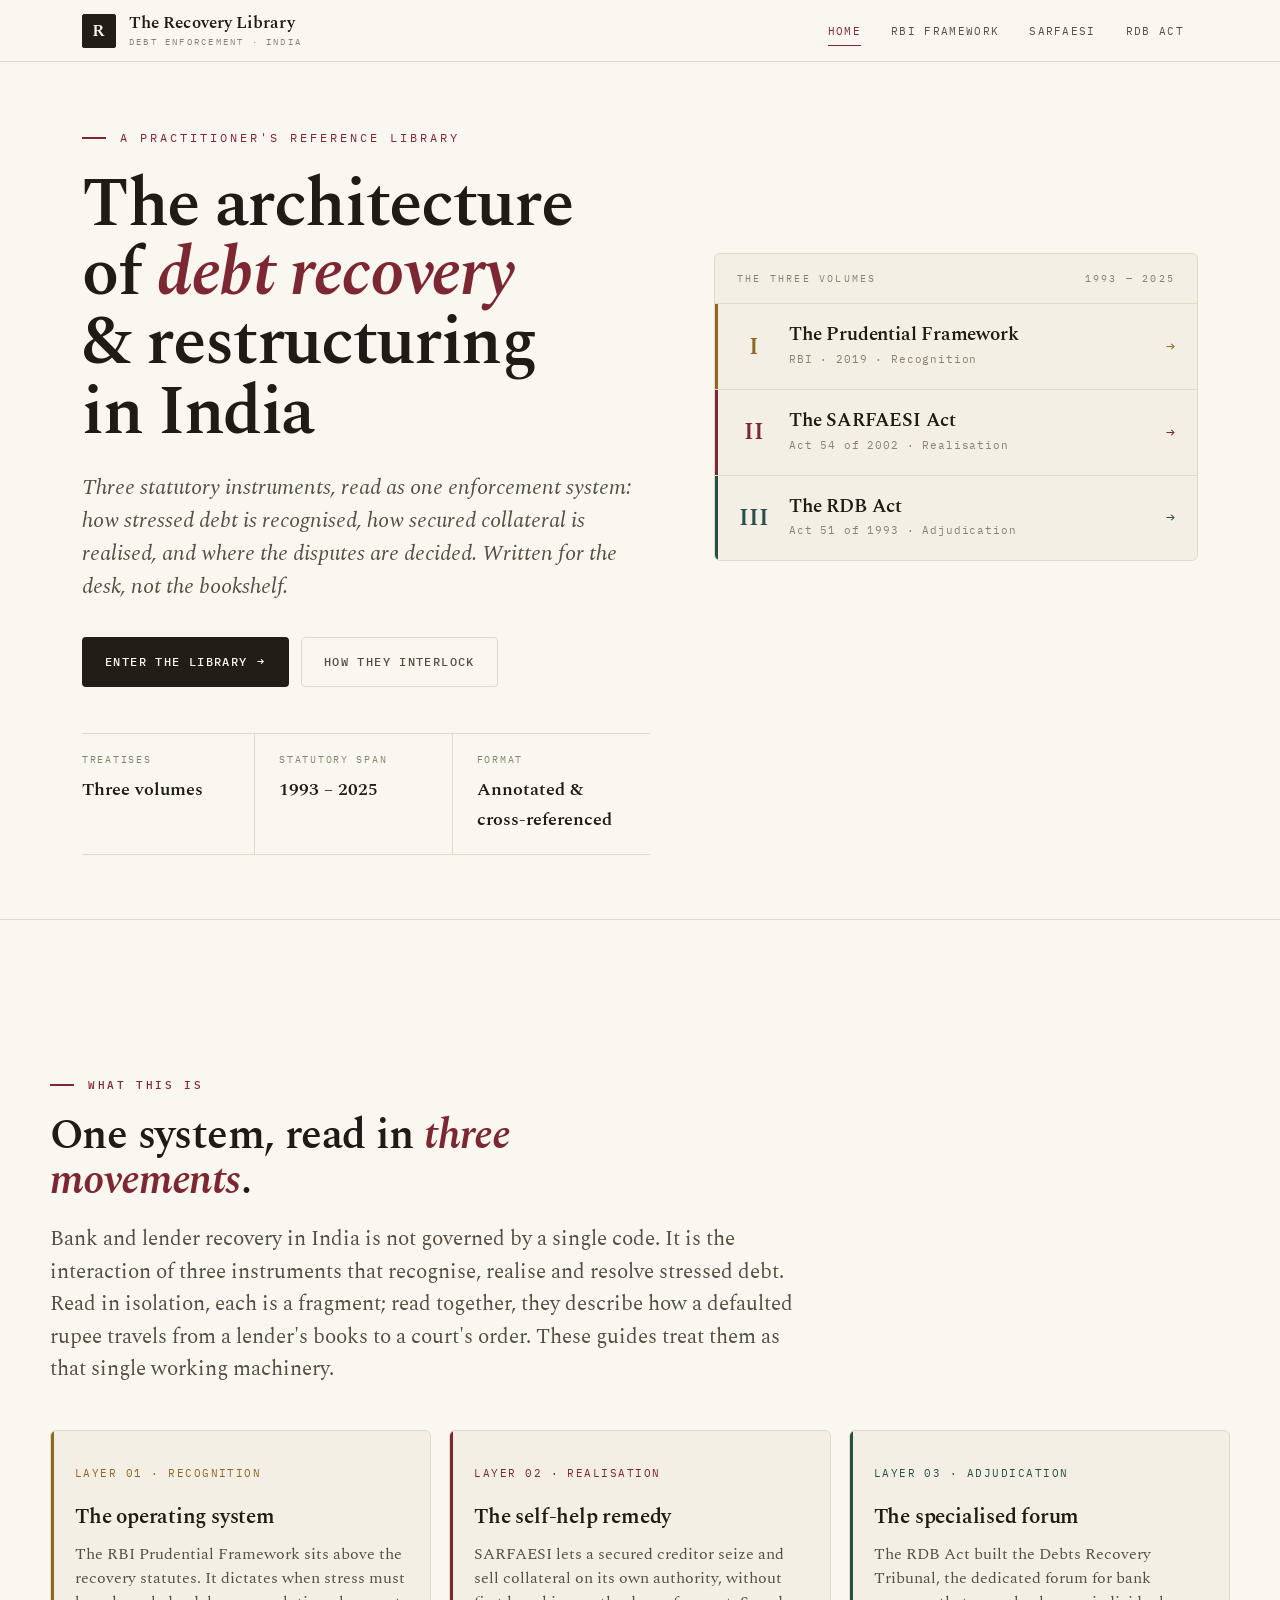
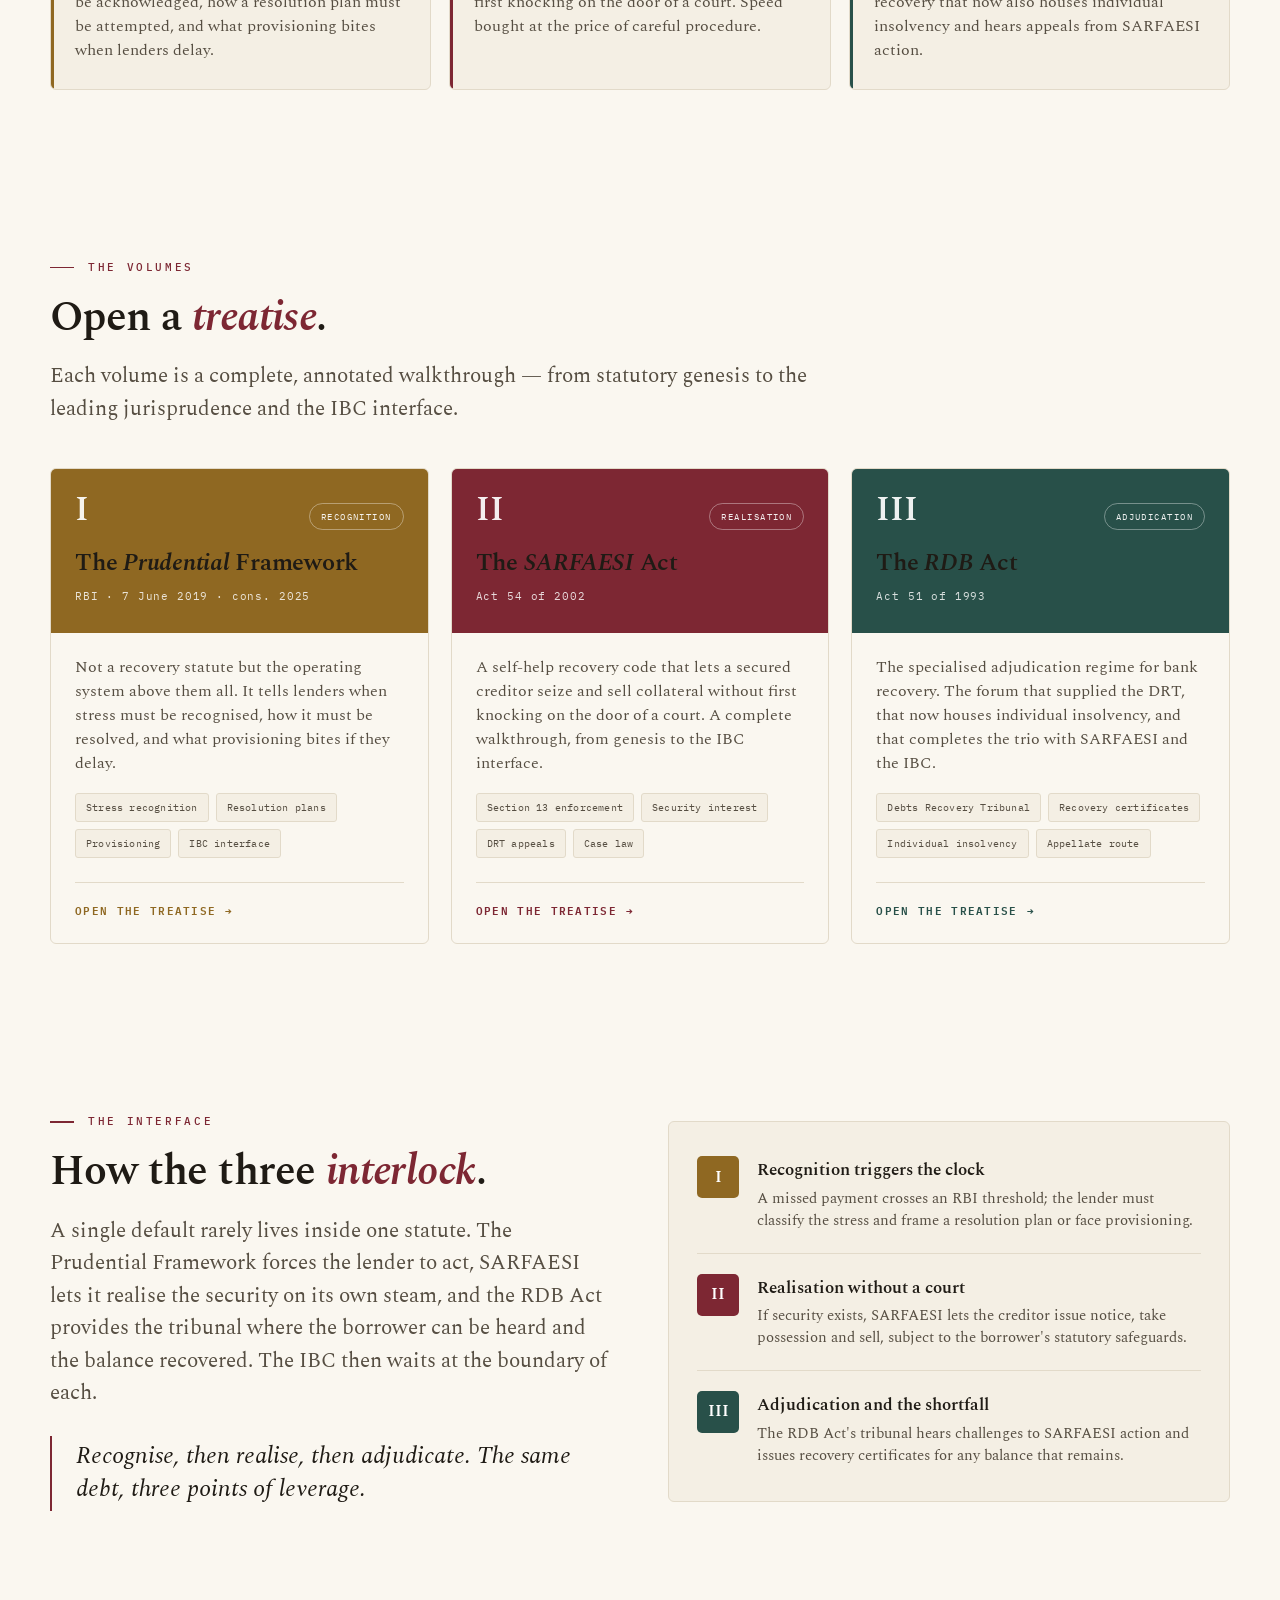
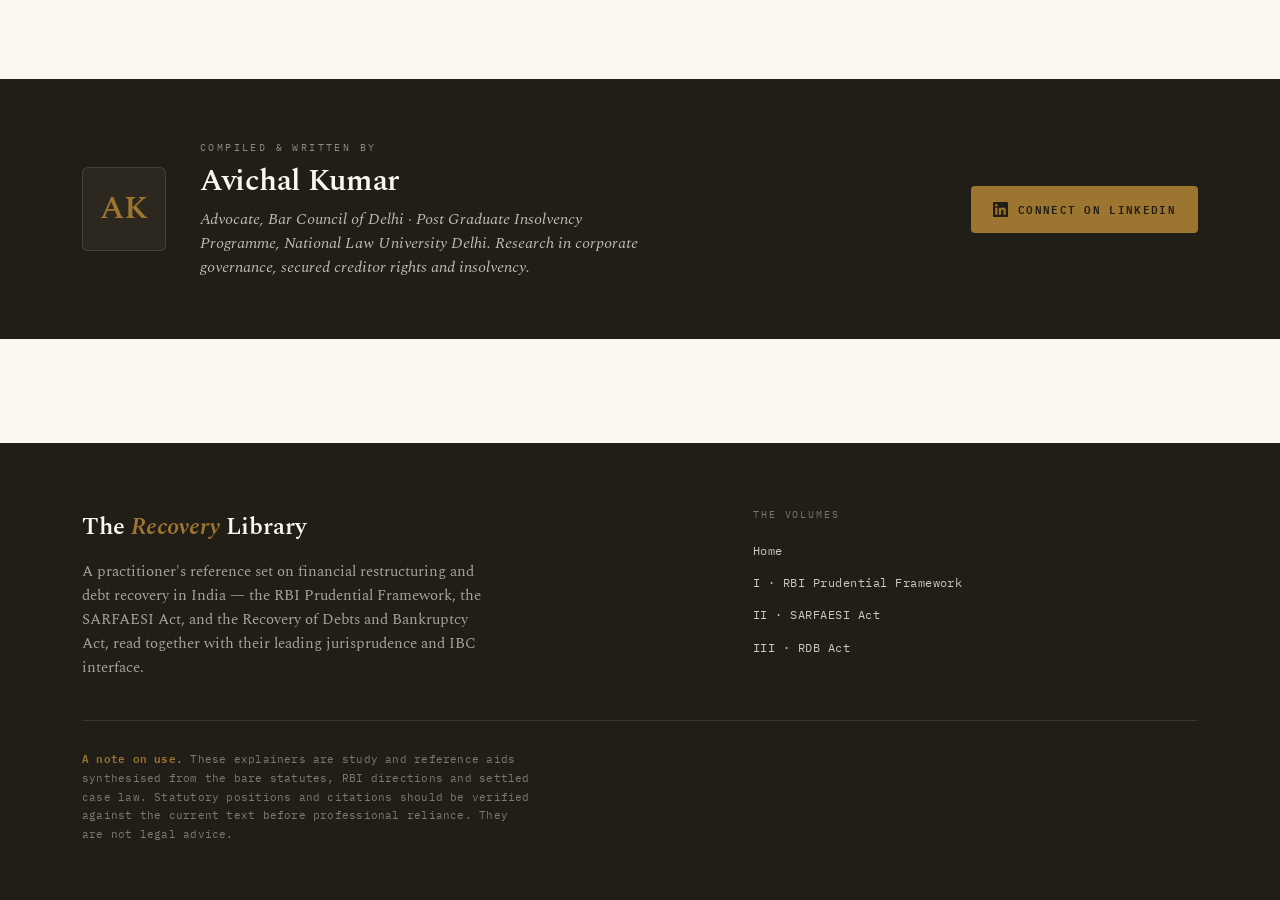
==== commit 71203c48: "Add files via upload" ====
--- a/index.html
+++ b/index.html
@@ -6,295 +6,138 @@
 <title>The Recovery Library · Debt Recovery and Restructuring in India</title>
 <link rel="preconnect" href="https://fonts.googleapis.com">
 <link rel="preconnect" href="https://fonts.gstatic.com" crossorigin>
-<link href="https://fonts.googleapis.com/css2?family=Fraunces:ital,opsz,wght@0,9..144,300..900;1,9..144,300..900&family=Spectral:ital,wght@0,300;0,400;0,500;0,600;0,700;1,400;1,500&family=Newsreader:ital,opsz,wght@0,6..72,400..600;1,6..72,400..500&family=JetBrains+Mono:wght@400;500;600&display=swap" rel="stylesheet">
+<link href="https://fonts.googleapis.com/css2?family=Spectral:ital,wght@0,300;0,400;0,500;0,600;0,700;1,400;1,500;1,600&family=IBM+Plex+Mono:wght@400;500;600&display=swap" rel="stylesheet">
+<link rel="stylesheet" href="library.css">
 <style>
-:root{
-  --paper:#f5efe3;
-  --paper-2:#efe7d6;
-  --paper-deep:#e9dfca;
-  --ink:#221d17;
-  --ink-soft:#4a4135;
-  --ink-faint:#7c715f;
-  --ox:#6e2530;
-  --ox-deep:#511821;
-  --ox-bright:#8a2f3a;
-  --brass:#a87d34;
-  --brass-light:#c69a4a;
-  --teal:#1f3d3a;
-  --teal-bright:#2f5a55;
-  --line:#d6c9ad;
-  --line-soft:#e2d7bf;
-  --shadow:rgba(46,33,20,.16);
-  --max:1180px;
-}
-*{box-sizing:border-box;}
-html{scroll-behavior:smooth;scroll-padding-top:84px;}
-body{
-  margin:0;
-  background:var(--paper);
-  color:var(--ink);
-  font-family:"Spectral",Georgia,serif;
-  font-size:18px;
-  line-height:1.72;
-  -webkit-font-smoothing:antialiased;
-  overflow-x:hidden;
-  background-image:
-    radial-gradient(circle at 12% 8%, rgba(168,125,52,.06), transparent 40%),
-    radial-gradient(circle at 88% 24%, rgba(110,37,48,.05), transparent 42%),
-    radial-gradient(circle at 50% 120%, rgba(31,61,58,.05), transparent 45%),
-    url("data:image/svg+xml,%3Csvg xmlns='http://www.w3.org/2000/svg' width='180' height='180'%3E%3Cfilter id='n'%3E%3CfeTurbulence type='fractalNoise' baseFrequency='0.9' numOctaves='2'/%3E%3C/filter%3E%3Crect width='100%25' height='100%25' filter='url(%23n)' opacity='0.025'/%3E%3C/svg%3E");
-}
-.shell{max-width:var(--max);margin:0 auto;padding:0 28px;}
-
-/* ---------- reading / scroll progress ---------- */
-#progress{position:fixed;top:0;left:0;height:3px;width:0;z-index:300;
-  background:linear-gradient(90deg,var(--ox),var(--brass));transition:width .12s ease-out;}
-
-/* ---------- top bar ---------- */
-header.bar{position:fixed;top:0;left:0;right:0;z-index:250;
-  background:rgba(245,239,227,.82);backdrop-filter:blur(10px) saturate(1.2);
-  border-bottom:1px solid var(--line-soft);transition:box-shadow .25s,background .25s;}
-header.bar.scrolled{box-shadow:0 10px 30px -18px var(--shadow);background:rgba(245,239,227,.94);}
-.bar .shell{display:flex;align-items:center;justify-content:space-between;height:64px;}
-.brand{display:flex;align-items:center;gap:11px;text-decoration:none;color:var(--ink);}
-.brand .seal{width:30px;height:30px;border-radius:7px;flex-shrink:0;
-  background:linear-gradient(150deg,var(--ox),var(--ox-deep));display:grid;place-items:center;
-  color:var(--brass-light);font-family:"Fraunces",serif;font-weight:600;font-size:16px;
-  box-shadow:0 4px 12px -3px rgba(110,37,48,.5),inset 0 1px 0 rgba(255,255,255,.12);}
-.brand .bt{font-family:"Fraunces",serif;font-weight:600;font-size:16px;letter-spacing:-.01em;line-height:1;}
-.brand .bs{font-family:"JetBrains Mono",monospace;font-size:8.5px;letter-spacing:.24em;
-  text-transform:uppercase;color:var(--brass);display:block;margin-top:3px;}
-.bar nav{display:flex;gap:4px;}
-.bar nav a{font-family:"JetBrains Mono",monospace;font-size:11px;letter-spacing:.13em;
-  text-transform:uppercase;color:var(--ink-soft);text-decoration:none;padding:8px 13px;border-radius:6px;
-  transition:all .18s;border:1px solid transparent;}
-.bar nav a:hover{color:var(--ox);background:var(--paper-2);border-color:var(--line);}
-@media(max-width:720px){.bar nav{display:none;}}
-
-/* ---------- hero ---------- */
-.hero{position:relative;overflow:hidden;min-height:96vh;display:flex;align-items:center;
-  background:linear-gradient(158deg,var(--ox-deep) 0%,var(--ox) 46%,#3c1019 100%);
-  color:var(--paper);border-bottom:6px solid var(--brass);padding:120px 0 70px;}
-.hero::before{content:"";position:absolute;inset:0;opacity:.5;
-  background-image:url("data:image/svg+xml,%3Csvg xmlns='http://www.w3.org/2000/svg' width='60' height='60'%3E%3Cpath d='M0 0h60v60H0z' fill='none'/%3E%3Cpath d='M30 0v60M0 30h60' stroke='%23ffffff' stroke-opacity='0.045'/%3E%3C/svg%3E");}
-.hero .glow{position:absolute;border-radius:50%;pointer-events:none;will-change:transform;}
-.hero .g1{right:-160px;top:-130px;width:540px;height:540px;
-  background:radial-gradient(circle,rgba(198,154,74,.26),transparent 64%);}
-.hero .g2{left:-140px;bottom:-180px;width:480px;height:480px;
-  background:radial-gradient(circle,rgba(47,90,85,.30),transparent 66%);}
-.hero .shell{position:relative;z-index:3;display:grid;grid-template-columns:1.08fr .92fr;
-  gap:56px;align-items:center;width:100%;}
-@media(max-width:900px){.hero .shell{grid-template-columns:1fr;gap:48px;}}
-
-.hero .kicker{font-family:"JetBrains Mono",monospace;font-size:11.5px;letter-spacing:.32em;
-  text-transform:uppercase;color:var(--brass-light);margin-bottom:24px;display:flex;align-items:center;gap:12px;}
-.hero .kicker::before{content:"";width:34px;height:1px;background:var(--brass-light);opacity:.7;}
-.hero h1{font-family:"Fraunces",serif;font-weight:600;font-size:clamp(42px,6.6vw,82px);
-  line-height:1.0;letter-spacing:-.018em;margin:0;text-wrap:balance;}
-.hero h1 em{font-style:italic;color:var(--brass-light);}
-.hero .sub{font-family:"Newsreader",serif;font-style:italic;font-size:clamp(18px,2.2vw,24px);
-  color:rgba(245,239,227,.86);max-width:560px;margin:24px 0 0;font-weight:400;line-height:1.45;}
-.hero .cta{display:flex;flex-wrap:wrap;gap:14px;margin-top:38px;}
-.btn{font-family:"JetBrains Mono",monospace;font-size:12px;letter-spacing:.1em;text-transform:uppercase;
-  text-decoration:none;padding:14px 22px;border-radius:8px;transition:all .2s;font-weight:600;
-  display:inline-flex;align-items:center;gap:9px;cursor:pointer;border:1px solid transparent;}
-.btn.solid{background:var(--brass);color:var(--ox-deep);box-shadow:0 10px 24px -10px rgba(198,154,74,.6);}
-.btn.solid:hover{background:var(--brass-light);transform:translateY(-2px);}
-.btn.ghost{border-color:rgba(198,154,74,.45);color:var(--brass-light);}
-.btn.ghost:hover{background:rgba(198,154,74,.12);border-color:var(--brass-light);}
-.btn .ar{transition:transform .2s;}
+/* ---------------- homepage-specific ---------------- */
+.home-hero{position:relative;padding:128px 0 64px;border-bottom:1px solid var(--line);}
+.home-hero .shell{display:grid;grid-template-columns:1.08fr .92fr;gap:64px;align-items:center;}
+@media(max-width:920px){.home-hero .shell{grid-template-columns:1fr;gap:44px;}}
+.home-hero .kicker{font-family:"IBM Plex Mono",monospace;font-size:11.5px;letter-spacing:.26em;
+  text-transform:uppercase;color:var(--accent);margin:0 0 22px;display:flex;align-items:center;gap:14px;}
+.home-hero .kicker::before{content:"";width:24px;height:1.5px;background:var(--accent);}
+.home-hero h1{font-family:"Spectral",serif;font-weight:600;font-size:clamp(38px,5.6vw,68px);
+  line-height:1.02;letter-spacing:-.02em;margin:0;color:var(--ink);text-wrap:balance;}
+.home-hero h1 em{font-style:italic;color:var(--accent);}
+.home-hero .sub{font-family:"Spectral",serif;font-style:italic;font-size:clamp(18px,1.9vw,22px);
+  color:var(--ink-soft);max-width:54ch;margin:24px 0 0;line-height:1.5;}
+.home-hero .cta{display:flex;flex-wrap:wrap;gap:12px;margin-top:34px;}
+
+.btn{font-family:"IBM Plex Mono",monospace;font-size:11.5px;letter-spacing:.12em;text-transform:uppercase;
+  text-decoration:none;padding:14px 22px;border-radius:4px;transition:all .18s;font-weight:500;
+  display:inline-flex;align-items:center;gap:10px;cursor:pointer;border:1px solid transparent;}
+.btn.solid{background:var(--ground);color:var(--paper);}
+.btn.solid:hover{background:var(--ground-2);}
+.btn.ghost{border-color:var(--line);color:var(--ink-soft);}
+.btn.ghost:hover{border-color:var(--accent);color:var(--accent);}
+.btn .ar{transition:transform .18s;}
 .btn:hover .ar{transform:translateX(4px);}
 
-/* hero meta strip */
-.hero .meta-strip{display:flex;flex-wrap:wrap;gap:0;margin-top:46px;
-  border:1px solid rgba(198,154,74,.4);border-radius:8px;overflow:hidden;max-width:560px;
-  background:rgba(0,0,0,.14);}
-.hero .meta-strip div{flex:1 1 120px;padding:14px 18px;border-right:1px solid rgba(198,154,74,.2);}
-.hero .meta-strip div:last-child{border-right:none;}
-.hero .meta-strip .lab{font-family:"JetBrains Mono",monospace;font-size:9px;letter-spacing:.18em;
-  text-transform:uppercase;color:var(--brass-light);display:block;margin-bottom:5px;}
-.hero .meta-strip .val{font-family:"Fraunces",serif;font-size:21px;font-weight:600;color:var(--paper);}
-
-/* ---------- hero 3D book stack ---------- */
-.stage{perspective:1400px;position:relative;height:430px;display:grid;place-items:center;}
-@media(max-width:900px){.stage{height:360px;}}
-.deck3d{position:relative;width:260px;height:340px;transform-style:preserve-3d;
-  transform:rotateX(8deg) rotateY(-22deg);transition:transform .25s ease-out;will-change:transform;}
-.spine{position:absolute;inset:0;border-radius:6px 12px 12px 6px;transform-style:preserve-3d;
-  box-shadow:0 30px 60px -22px rgba(0,0,0,.6);border:1px solid rgba(0,0,0,.25);
-  padding:26px 24px;display:flex;flex-direction:column;justify-content:space-between;
-  transition:transform .55s cubic-bezier(.2,.7,.2,1);}
-.spine::after{content:"";position:absolute;left:0;top:0;bottom:0;width:14px;border-radius:6px 0 0 6px;
-  background:linear-gradient(90deg,rgba(0,0,0,.28),transparent);transform:translateZ(1px);}
-.spine .vnum{font-family:"JetBrains Mono",monospace;font-size:11px;letter-spacing:.2em;opacity:.8;}
-.spine .vname{font-family:"Fraunces",serif;font-weight:600;font-size:27px;line-height:1.05;letter-spacing:-.01em;}
-.spine .vyear{font-family:"JetBrains Mono",monospace;font-size:11px;letter-spacing:.12em;opacity:.7;}
-.spine .vrule{height:2px;width:42px;background:currentColor;opacity:.55;margin:10px 0;}
-.s-rbi{background:linear-gradient(155deg,#b8893c,#7c5a1f);color:#fbf3df;transform:translateZ(-72px) translateX(-30px) rotateY(3deg);}
-.s-sar{background:linear-gradient(155deg,var(--ox),var(--ox-deep));color:#f6e7e3;transform:translateZ(0) translateX(0);}
-.s-rdb{background:linear-gradient(155deg,var(--teal-bright),var(--teal));color:#e6efea;transform:translateZ(-72px) translateX(30px) rotateY(-3deg);}
-.deck-hint{position:absolute;bottom:-6px;left:50%;transform:translateX(-50%);
-  font-family:"JetBrains Mono",monospace;font-size:9.5px;letter-spacing:.2em;text-transform:uppercase;
-  color:var(--brass-light);opacity:.7;white-space:nowrap;}
-
-/* ---------- sections ---------- */
-main{position:relative;z-index:2;}
-section{padding:88px 0;}
-.eyebrow{font-family:"JetBrains Mono",monospace;font-size:11px;letter-spacing:.26em;
-  text-transform:uppercase;color:var(--brass);font-weight:600;display:flex;align-items:center;gap:12px;margin-bottom:16px;}
-.eyebrow::after{content:"";flex:1;height:1px;background:linear-gradient(90deg,var(--line),transparent);}
-.sec-h2{font-family:"Fraunces",serif;font-weight:600;font-size:clamp(28px,4vw,46px);
-  line-height:1.05;letter-spacing:-.012em;margin:0;color:var(--ink);text-wrap:balance;max-width:18ch;}
-.sec-h2 em{font-style:italic;color:var(--ox);}
-.lead{font-family:"Newsreader",serif;font-size:21px;line-height:1.55;color:var(--ink-soft);
-  max-width:680px;margin:22px 0 0;}
-
-/* ---------- intro architecture ---------- */
-.arch{display:grid;grid-template-columns:repeat(3,1fr);gap:18px;margin-top:46px;}
+.home-hero .meta-strip{margin-top:46px;max-width:none;}
+
+/* the three-volume index panel */
+.vindex{border:1px solid var(--line);border-radius:6px;background:var(--paper-2);overflow:hidden;}
+.vindex .vihead{font-family:"IBM Plex Mono",monospace;font-size:10px;letter-spacing:.22em;
+  text-transform:uppercase;color:var(--ink-faint);padding:16px 22px;border-bottom:1px solid var(--line);
+  display:flex;justify-content:space-between;}
+.vidx{display:flex;align-items:center;gap:18px;padding:20px 22px;text-decoration:none;color:var(--ink);
+  border-bottom:1px solid var(--line);position:relative;transition:background .16s;}
+.vidx:last-child{border-bottom:none;}
+.vidx::before{content:"";position:absolute;left:0;top:0;bottom:0;width:3px;background:var(--vc);}
+.vidx:hover{background:var(--paper);}
+.vidx .ro{font-family:"Spectral",serif;font-weight:600;font-size:24px;color:var(--vc);
+  min-width:34px;text-align:center;line-height:1;}
+.vidx .vmeta{flex:1;display:flex;flex-direction:column;}
+.vidx .vt{display:block;font-family:"Spectral",serif;font-weight:600;font-size:19px;line-height:1.15;letter-spacing:-.01em;}
+.vidx .vy{display:block;font-family:"IBM Plex Mono",monospace;font-size:10.5px;letter-spacing:.08em;
+  color:var(--ink-faint);margin-top:5px;}
+.vidx .va{font-family:"IBM Plex Mono",monospace;color:var(--vc);font-size:15px;transition:transform .18s;}
+.vidx:hover .va{transform:translateX(4px);}
+
+/* architecture layers */
+.arch{display:grid;grid-template-columns:repeat(3,1fr);gap:18px;margin-top:44px;}
 @media(max-width:820px){.arch{grid-template-columns:1fr;}}
-.layer{background:var(--paper-2);border:1px solid var(--line);border-radius:11px;padding:24px 22px;
-  position:relative;overflow:hidden;transition:transform .2s,box-shadow .2s,border-color .2s;}
-.layer:hover{transform:translateY(-4px);box-shadow:0 16px 34px -20px var(--shadow);border-color:var(--brass);}
-.layer .lnum{font-family:"JetBrains Mono",monospace;font-size:11px;color:var(--brass);letter-spacing:.16em;}
-.layer h3{font-family:"Fraunces",serif;font-weight:600;font-size:21px;margin:8px 0 6px;color:var(--ink);}
+.layer{background:var(--paper-2);border:1px solid var(--line);border-radius:6px;padding:26px 24px;
+  position:relative;overflow:hidden;}
+.layer .edge{position:absolute;left:0;top:0;bottom:0;width:3px;background:var(--vc);}
+.layer .lnum{font-family:"IBM Plex Mono",monospace;font-size:10.5px;color:var(--vc);letter-spacing:.14em;
+  text-transform:uppercase;}
+.layer h3{font-family:"Spectral",serif;font-weight:600;font-size:21px;margin:12px 0 8px;color:var(--ink);
+  display:block;}
 .layer p{font-size:15.5px;line-height:1.55;color:var(--ink-soft);margin:0;max-width:none;}
-.layer .edge{position:absolute;left:0;top:0;bottom:0;width:4px;}
-.layer.rbi .edge{background:var(--brass);} .layer.rbi .lnum,.layer.rbi h3{color:#8a6526;}
-.layer.sar .edge{background:var(--ox);} .layer.sar h3{color:var(--ox);}
-.layer.rdb .edge{background:var(--teal);} .layer.rdb h3{color:var(--teal);}
-
-/* ---------- the deck / tabs ---------- */
-.deck-sec{background:
-   radial-gradient(circle at 50% 0%,rgba(110,37,48,.05),transparent 55%),var(--paper-deep);
-   border-top:1px solid var(--line);border-bottom:1px solid var(--line);}
-.tabs{display:flex;gap:8px;justify-content:center;flex-wrap:wrap;margin:40px auto 8px;
-  background:var(--paper);border:1px solid var(--line);border-radius:12px;padding:6px;max-width:max-content;
-  box-shadow:0 8px 22px -16px var(--shadow);}
-.tab{font-family:"JetBrains Mono",monospace;font-size:11.5px;letter-spacing:.1em;text-transform:uppercase;
-  font-weight:600;color:var(--ink-soft);background:transparent;border:none;cursor:pointer;
-  padding:11px 18px;border-radius:8px;transition:all .22s;display:flex;align-items:center;gap:8px;}
-.tab .dot{width:8px;height:8px;border-radius:50%;background:currentColor;opacity:.5;transition:opacity .2s;}
-.tab:hover{color:var(--ink);}
-.tab.active{color:var(--paper);}
-.tab.active .dot{opacity:1;background:var(--brass-light);}
-.tab[data-k="rbi"].active{background:linear-gradient(150deg,#a8772f,#7c5a1f);}
-.tab[data-k="sar"].active{background:linear-gradient(150deg,var(--ox),var(--ox-deep));}
-.tab[data-k="rdb"].active{background:linear-gradient(150deg,var(--teal-bright),var(--teal));}
-
-.grid3{display:grid;grid-template-columns:repeat(3,1fr);gap:24px;margin-top:40px;}
+
+/* the library volume cards */
+.grid3{display:grid;grid-template-columns:repeat(3,1fr);gap:22px;margin-top:42px;}
 @media(max-width:920px){.grid3{grid-template-columns:1fr;max-width:440px;margin-inline:auto;}}
-
-.vol{perspective:1100px;cursor:pointer;outline:none;}
-.vol-inner{position:relative;border-radius:15px;overflow:hidden;transform-style:preserve-3d;
-  transition:transform .35s cubic-bezier(.2,.7,.2,1),box-shadow .35s,opacity .35s;
-  background:var(--paper);border:1px solid var(--line);min-height:430px;display:flex;flex-direction:column;
-  box-shadow:0 14px 34px -22px var(--shadow);will-change:transform;}
-.vol:hover .vol-inner{box-shadow:0 40px 70px -34px var(--shadow);border-color:var(--brass);}
-.vol.dim .vol-inner{opacity:.62;}
-.vol.spotlight .vol-inner{transform:translateY(-10px) scale(1.015);
-  box-shadow:0 48px 80px -36px var(--shadow);border-color:var(--brass);}
-
-.vol .cap{position:relative;padding:30px 28px 26px;color:#f6ecdf;overflow:hidden;
-  transform:translateZ(40px);transform-style:preserve-3d;}
-.vol[data-k="rbi"] .cap{background:linear-gradient(150deg,#b8893c 0%,#7c5a1f 100%);}
-.vol[data-k="sar"] .cap{background:linear-gradient(150deg,var(--ox) 0%,var(--ox-deep) 100%);}
-.vol[data-k="rdb"] .cap{background:linear-gradient(150deg,var(--teal-bright) 0%,var(--teal) 100%);}
-.vol .cap::before{content:"";position:absolute;inset:0;opacity:.4;
-  background-image:url("data:image/svg+xml,%3Csvg xmlns='http://www.w3.org/2000/svg' width='40' height='40'%3E%3Cpath d='M20 0v40M0 20h40' stroke='%23ffffff' stroke-opacity='0.05'/%3E%3C/svg%3E");}
-.vol .vtop{display:flex;justify-content:space-between;align-items:baseline;position:relative;z-index:2;}
-.vol .vroman{font-family:"Fraunces",serif;font-weight:600;font-size:44px;line-height:1;opacity:.9;
-  text-shadow:0 2px 10px rgba(0,0,0,.3);transform:translateZ(30px);}
-.vol .vtag{font-family:"JetBrains Mono",monospace;font-size:9.5px;letter-spacing:.16em;text-transform:uppercase;
-  border:1px solid rgba(255,255,255,.35);border-radius:30px;padding:5px 11px;opacity:.92;}
-.vol .vtitle{font-family:"Fraunces",serif;font-weight:600;font-size:28px;line-height:1.05;letter-spacing:-.01em;
-  margin:22px 0 4px;position:relative;z-index:2;transform:translateZ(24px);text-shadow:0 2px 12px rgba(0,0,0,.25);}
-.vol .vtitle em{font-style:italic;color:rgba(255,255,255,.92);}
-.vol .vyr{font-family:"JetBrains Mono",monospace;font-size:11px;letter-spacing:.1em;opacity:.78;position:relative;z-index:2;}
-.vol .glare{position:absolute;inset:0;pointer-events:none;z-index:3;opacity:0;transition:opacity .25s;
-  background:radial-gradient(420px circle at var(--gx,50%) var(--gy,0%),rgba(255,255,255,.35),transparent 45%);}
-.vol:hover .glare{opacity:1;}
-
-.vol .body{padding:24px 28px 26px;display:flex;flex-direction:column;flex:1;
-  transform:translateZ(18px);transform-style:preserve-3d;}
-.vol .desc{font-family:"Newsreader",serif;font-size:16.5px;line-height:1.5;color:var(--ink-soft);margin:0 0 18px;}
+.vol{display:flex;flex-direction:column;text-decoration:none;border:1px solid var(--line);
+  border-radius:6px;overflow:hidden;background:var(--paper);transition:border-color .18s,transform .18s,box-shadow .18s;}
+.vol:hover{border-color:var(--vc);transform:translateY(-3px);box-shadow:0 22px 44px -30px var(--shadow);}
+.vol .cap{padding:24px 24px 22px;color:#fff;background:var(--vc);}
+.vol .vtop{display:flex;justify-content:space-between;align-items:baseline;}
+.vol .vroman{font-family:"Spectral",serif;font-weight:600;font-size:34px;line-height:1;opacity:.92;}
+.vol .vtag{font-family:"IBM Plex Mono",monospace;font-size:9px;letter-spacing:.16em;text-transform:uppercase;
+  border:1px solid rgba(255,255,255,.4);border-radius:30px;padding:5px 11px;opacity:.92;}
+.vol .vtitle{display:block;font-family:"Spectral",serif;font-weight:600;font-size:24px;line-height:1.1;letter-spacing:-.01em;
+  margin:20px 0 4px;}
+.vol .vtitle em{font-style:italic;}
+.vol .vyr{font-family:"IBM Plex Mono",monospace;font-size:10.5px;letter-spacing:.08em;opacity:.82;}
+.vol .body{padding:22px 24px 24px;display:flex;flex-direction:column;flex:1;}
+.vol .desc{font-family:"Spectral",serif;font-size:16px;line-height:1.5;color:var(--ink-soft);margin:0 0 18px;}
 .vol .facets{display:flex;flex-wrap:wrap;gap:7px;margin-bottom:auto;}
-.vol .facet{font-family:"JetBrains Mono",monospace;font-size:10px;letter-spacing:.04em;
-  background:var(--paper-deep);border:1px solid var(--line);border-radius:30px;padding:5px 11px;color:var(--ink-soft);}
-.vol .open{font-family:"JetBrains Mono",monospace;font-size:12px;letter-spacing:.1em;text-transform:uppercase;
-  font-weight:600;display:inline-flex;align-items:center;gap:9px;margin-top:22px;
-  padding-top:18px;border-top:1px solid var(--line-soft);}
-.vol[data-k="rbi"] .open{color:#8a6526;}
-.vol[data-k="sar"] .open{color:var(--ox);}
-.vol[data-k="rdb"] .open{color:var(--teal);}
-.vol .open .ar{transition:transform .2s;}
+.vol .facet{font-family:"IBM Plex Mono",monospace;font-size:10px;letter-spacing:.02em;
+  background:var(--paper-2);border:1px solid var(--line);border-radius:3px;padding:5px 10px;color:var(--ink-soft);}
+.vol .open{font-family:"IBM Plex Mono",monospace;font-size:11px;letter-spacing:.12em;text-transform:uppercase;
+  font-weight:600;color:var(--vc);display:inline-flex;align-items:center;gap:9px;margin-top:24px;
+  padding-top:18px;border-top:1px solid var(--line);}
+.vol .open .ar{transition:transform .18s;}
 .vol:hover .open .ar{transform:translateX(5px);}
 
-/* ---------- interlock band ---------- */
-.interlock{display:grid;grid-template-columns:1fr 1fr;gap:54px;align-items:center;}
+/* interlock */
+.interlock{display:grid;grid-template-columns:1fr 1fr;gap:56px;align-items:center;}
 @media(max-width:860px){.interlock{grid-template-columns:1fr;gap:36px;}}
-.flowmap{background:var(--paper-2);border:1px solid var(--line);border-radius:14px;padding:34px 30px;
-  box-shadow:0 14px 34px -24px var(--shadow);}
-.fm-row{display:flex;align-items:center;gap:16px;padding:14px 0;border-bottom:1px dashed var(--line-soft);}
+.flowmap{background:var(--paper-2);border:1px solid var(--line);border-radius:6px;padding:14px 28px;}
+.fm-row{display:flex;align-items:flex-start;gap:18px;padding:20px 0;border-bottom:1px solid var(--line);}
 .fm-row:last-child{border-bottom:none;}
-.fm-ic{width:46px;height:46px;border-radius:11px;flex-shrink:0;display:grid;place-items:center;
-  font-family:"Fraunces",serif;font-weight:600;font-size:18px;color:#fff;box-shadow:0 8px 18px -8px var(--shadow);}
-.fm-ic.rbi{background:linear-gradient(150deg,#b8893c,#7c5a1f);}
-.fm-ic.sar{background:linear-gradient(150deg,var(--ox),var(--ox-deep));}
-.fm-ic.rdb{background:linear-gradient(150deg,var(--teal-bright),var(--teal));}
-.fm-row .t{font-family:"Fraunces",serif;font-weight:600;font-size:17px;color:var(--ink);}
-.fm-row .d{font-size:14px;color:var(--ink-faint);line-height:1.45;}
-.pull{font-family:"Newsreader",serif;font-style:italic;font-size:23px;line-height:1.45;
-  color:var(--ox);border-left:3px solid var(--brass);padding:6px 0 6px 24px;margin:24px 0 0;}
-
-/* ---------- author colophon ---------- */
-.colophon{background:linear-gradient(160deg,var(--teal) 0%,#16302d 100%);color:var(--paper);
-  border-top:6px solid var(--brass);position:relative;overflow:hidden;}
-.colophon::after{content:"";position:absolute;left:-120px;bottom:-160px;width:420px;height:420px;border-radius:50%;
-  background:radial-gradient(circle,rgba(198,154,74,.18),transparent 65%);}
-.colcard{display:grid;grid-template-columns:auto 1fr auto;gap:30px;align-items:center;position:relative;z-index:2;}
-@media(max-width:740px){.colcard{grid-template-columns:1fr;text-align:center;gap:20px;}}
-.avatar{width:92px;height:92px;border-radius:18px;background:linear-gradient(150deg,var(--brass),#7c5a1f);
-  display:grid;place-items:center;font-family:"Fraunces",serif;font-weight:600;font-size:38px;color:#fbf3df;
-  box-shadow:0 16px 36px -14px rgba(0,0,0,.5),inset 0 1px 0 rgba(255,255,255,.18);justify-self:center;}
-.colophon .clab{font-family:"JetBrains Mono",monospace;font-size:10.5px;letter-spacing:.28em;
-  text-transform:uppercase;color:var(--brass-light);margin-bottom:8px;}
-.colophon .cname{font-family:"Fraunces",serif;font-weight:600;font-size:34px;line-height:1.05;margin:0;letter-spacing:-.01em;}
-.colophon .crole{font-family:"Newsreader",serif;font-style:italic;font-size:17px;color:rgba(245,239,227,.82);margin:8px 0 0;}
-.li-btn{font-family:"JetBrains Mono",monospace;font-size:12px;letter-spacing:.1em;text-transform:uppercase;
-  font-weight:600;text-decoration:none;color:var(--teal);background:var(--brass-light);
-  padding:14px 22px;border-radius:9px;display:inline-flex;align-items:center;gap:10px;justify-self:center;
-  transition:transform .2s,background .2s;box-shadow:0 12px 26px -12px rgba(0,0,0,.5);white-space:nowrap;}
-.li-btn:hover{transform:translateY(-2px);background:#d9b466;}
-.li-btn svg{width:16px;height:16px;}
-
-/* ---------- footer ---------- */
-footer{background:var(--ink);color:var(--paper);padding:46px 0 40px;border-top:6px solid var(--ox);}
-footer .shell{display:flex;flex-wrap:wrap;justify-content:space-between;gap:24px;align-items:flex-start;}
-footer h5{font-family:"Fraunces",serif;font-size:21px;margin:0 0 6px;color:var(--paper);font-weight:600;}
-footer h5 em{font-style:italic;color:var(--brass-light);}
-footer p{color:rgba(245,239,227,.6);font-size:14px;max-width:48ch;margin:6px 0 0;}
-footer .disc{font-family:"JetBrains Mono",monospace;font-size:11px;letter-spacing:.04em;
-  color:rgba(245,239,227,.5);max-width:42ch;line-height:1.7;}
-footer .disc strong{color:var(--brass-light);font-weight:600;}
-
-/* ---------- reveal ---------- */
-.reveal{opacity:0;transform:translateY(26px);transition:opacity .7s cubic-bezier(.2,.7,.2,1),transform .7s cubic-bezier(.2,.7,.2,1);}
-.reveal.in{opacity:1;transform:none;}
-.d1{transition-delay:.08s;} .d2{transition-delay:.16s;} .d3{transition-delay:.24s;}
-@media(prefers-reduced-motion:reduce){.reveal{opacity:1;transform:none;transition:none;}
-  .deck3d,.spine,.vol-inner{transition:none;}}
+.fm-ic{width:42px;height:42px;border-radius:5px;flex-shrink:0;display:grid;place-items:center;
+  font-family:"Spectral",serif;font-weight:600;font-size:17px;color:#fff;background:var(--vc);}
+.fm-row .t{font-family:"Spectral",serif;font-weight:600;font-size:17px;color:var(--ink);display:block;}
+.fm-row .d{font-size:14.5px;color:var(--ink-soft);line-height:1.5;display:block;margin-top:4px;}
+.pull-h{font-family:"Spectral",serif;font-style:italic;font-size:24px;line-height:1.4;
+  color:var(--ink);border-left:2px solid var(--accent);padding:4px 0 4px 24px;margin:26px 0 0;}
+
+/* colophon — the dark anchor */
+.colophon{background:var(--ground);color:var(--paper);margin-top:84px;}
+.colcard{display:grid;grid-template-columns:auto 1fr auto;gap:34px;align-items:center;
+  padding:60px 0;}
+@media(max-width:740px){.colcard{grid-template-columns:1fr;text-align:left;gap:24px;}}
+.avatar{width:84px;height:84px;border-radius:6px;background:var(--ground-2);border:1px solid rgba(255,255,255,.12);
+  display:grid;place-items:center;font-family:"Spectral",serif;font-weight:600;font-size:32px;color:var(--gilt);}
+.colophon .clab{font-family:"IBM Plex Mono",monospace;font-size:10px;letter-spacing:.24em;
+  text-transform:uppercase;color:rgba(250,247,240,.5);margin-bottom:10px;}
+.colophon .cname{font-family:"Spectral",serif;font-weight:600;font-size:30px;line-height:1.05;margin:0;
+  letter-spacing:-.01em;color:var(--paper);}
+.colophon .crole{font-family:"Spectral",serif;font-style:italic;font-size:16px;
+  color:rgba(250,247,240,.72);margin:10px 0 0;max-width:56ch;line-height:1.5;}
+.li-btn{font-family:"IBM Plex Mono",monospace;font-size:11px;letter-spacing:.12em;text-transform:uppercase;
+  font-weight:600;text-decoration:none;color:var(--ground);background:var(--gilt);padding:14px 22px;border-radius:4px;
+  display:inline-flex;align-items:center;gap:10px;white-space:nowrap;transition:background .18s;}
+.li-btn:hover{background:#b8965a;}
+.li-btn svg{width:15px;height:15px;}
+
+section.home-sec{padding:84px 0;}
 </style>
 </head>
 <body>
 <div id="progress"></div>
 
-<header class="bar" id="bar">
-  <div class="shell">
-    <a class="brand" href="#top">
+<header class="masthead" id="masthead">
+  <div class="shell">
+    <a class="brand" href="index.html">
       <span class="seal">R</span>
-      <span><span class="bt">The Recovery Library</span><span class="bs">Debt Enforcement · India</span></span>
+      <span class="wm"><b>The Recovery Library</b><span>Debt Enforcement · India</span></span>
     </a>
-    <nav>
+    <nav class="mnav">
+      <a class="home-link current" href="index.html">Home</a>
       <a href="rbi-prudential-framework.html">RBI Framework</a>
       <a href="sarfaesi-act.html">SARFAESI</a>
       <a href="rdb-act.html">RDB Act</a>
@@ -303,65 +146,63 @@
 </header>
 
 <!-- ===================== HERO ===================== -->
-<section class="hero" id="top">
-  <div class="glow g1" data-depth="0.5"></div>
-  <div class="glow g2" data-depth="0.3"></div>
+<section class="home-hero" id="top">
   <div class="shell">
     <div>
-      <div class="kicker reveal">A Practitioner's Reference Library</div>
-      <h1 class="reveal d1">The Architecture of <em>Debt Recovery</em> &amp; Restructuring in India</h1>
-      <p class="sub reveal d2">Three statutory instruments, read as one enforcement system. How stressed debt is recognised, how secured collateral is realised, and where the disputes are decided. Written for the desk, not the bookshelf.</p>
-      <div class="cta reveal d3">
+      <div class="kicker">A Practitioner's Reference Library</div>
+      <h1 class="reveal">The architecture of <em>debt recovery</em> &amp; restructuring in India</h1>
+      <p class="sub reveal">Three statutory instruments, read as one enforcement system: how stressed debt is recognised, how secured collateral is realised, and where the disputes are decided. Written for the desk, not the bookshelf.</p>
+      <div class="cta reveal">
         <a class="btn solid" href="#library">Enter the library <span class="ar">&rarr;</span></a>
         <a class="btn ghost" href="#fit">How they interlock</a>
       </div>
-      <div class="meta-strip reveal d3">
-        <div><span class="lab">Treatises</span><span class="val">Three</span></div>
-        <div><span class="lab">Span</span><span class="val">1993 &ndash; 2025</span></div>
-        <div><span class="lab">Format</span><span class="val">Annotated</span></div>
-      </div>
-    </div>
-    <div class="stage reveal d2">
-      <div class="deck3d" id="deck3d">
-        <a class="spine s-rbi" href="rbi-prudential-framework.html">
-          <span class="vnum">Vol. I</span>
-          <div><div class="vrule"></div><span class="vname">Prudential Framework</span></div>
-          <span class="vyear">RBI · 2019</span>
-        </a>
-        <a class="spine s-rdb" href="rdb-act.html">
-          <span class="vnum">Vol. III</span>
-          <div><div class="vrule"></div><span class="vname">The RDB Act</span></div>
-          <span class="vyear">Act 51 of 1993</span>
-        </a>
-        <a class="spine s-sar" href="sarfaesi-act.html">
-          <span class="vnum">Vol. II</span>
-          <div><div class="vrule"></div><span class="vname">The SARFAESI Act</span></div>
-          <span class="vyear">Act 54 of 2002</span>
-        </a>
-      </div>
-      <div class="deck-hint">Move your cursor &middot; the volumes respond</div>
+    </div>
+    <div class="vindex reveal">
+      <div class="vihead"><span>The Three Volumes</span><span>1993 — 2025</span></div>
+      <a class="vidx" style="--vc:#8f6822;" href="rbi-prudential-framework.html">
+        <span class="ro">I</span>
+        <span class="vmeta"><span class="vt">The Prudential Framework</span><span class="vy">RBI · 2019 · Recognition</span></span>
+        <span class="va">&rarr;</span>
+      </a>
+      <a class="vidx" style="--vc:#7d2733;" href="sarfaesi-act.html">
+        <span class="ro">II</span>
+        <span class="vmeta"><span class="vt">The SARFAESI Act</span><span class="vy">Act 54 of 2002 · Realisation</span></span>
+        <span class="va">&rarr;</span>
+      </a>
+      <a class="vidx" style="--vc:#285049;" href="rdb-act.html">
+        <span class="ro">III</span>
+        <span class="vmeta"><span class="vt">The RDB Act</span><span class="vy">Act 51 of 1993 · Adjudication</span></span>
+        <span class="va">&rarr;</span>
+      </a>
+    </div>
+  </div>
+  <div class="shell">
+    <div class="meta-strip reveal">
+      <div><span class="lab">Treatises</span><span class="val">Three volumes</span></div>
+      <div><span class="lab">Statutory span</span><span class="val">1993 – 2025</span></div>
+      <div><span class="lab">Format</span><span class="val">Annotated &amp; cross-referenced</span></div>
     </div>
   </div>
 </section>
 
 <main>
 <!-- ===================== INTRO / ARCHITECTURE ===================== -->
-<section class="shell" id="about">
+<section class="shell home-sec" id="about">
   <div class="eyebrow reveal">What this is</div>
-  <h2 class="sec-h2 reveal d1">One system, read in <em>three movements</em>.</h2>
-  <p class="lead reveal d2">Bank and lender recovery in India is not governed by a single code. It is the interaction of three instruments that recognise, realise and resolve stressed debt. Read in isolation, each is a fragment. Read together, they describe how a defaulted rupee travels from a lender's books to a court's order. These guides treat them as that single working machinery.</p>
+  <h2 class="part-head reveal" style="font-family:'Spectral',serif;font-weight:600;font-size:clamp(28px,3.7vw,42px);line-height:1.08;letter-spacing:-.014em;margin:0;color:var(--ink);max-width:20ch;">One system, read in <span style="color:var(--accent);font-style:italic;">three movements</span>.</h2>
+  <p class="lead reveal">Bank and lender recovery in India is not governed by a single code. It is the interaction of three instruments that recognise, realise and resolve stressed debt. Read in isolation, each is a fragment; read together, they describe how a defaulted rupee travels from a lender's books to a court's order. These guides treat them as that single working machinery.</p>
   <div class="arch">
-    <div class="layer rbi reveal d1"><span class="edge"></span>
+    <div class="layer reveal" style="--vc:#8f6822;"><span class="edge"></span>
       <span class="lnum">Layer 01 · Recognition</span>
       <h3>The operating system</h3>
       <p>The RBI Prudential Framework sits above the recovery statutes. It dictates when stress must be acknowledged, how a resolution plan must be attempted, and what provisioning bites when lenders delay.</p>
     </div>
-    <div class="layer sar reveal d2"><span class="edge"></span>
+    <div class="layer reveal" style="--vc:#7d2733;"><span class="edge"></span>
       <span class="lnum">Layer 02 · Realisation</span>
       <h3>The self-help remedy</h3>
       <p>SARFAESI lets a secured creditor seize and sell collateral on its own authority, without first knocking on the door of a court. Speed bought at the price of careful procedure.</p>
     </div>
-    <div class="layer rdb reveal d3"><span class="edge"></span>
+    <div class="layer reveal" style="--vc:#285049;"><span class="edge"></span>
       <span class="lnum">Layer 03 · Adjudication</span>
       <h3>The specialised forum</h3>
       <p>The RDB Act built the Debts Recovery Tribunal, the dedicated forum for bank recovery that now also houses individual insolvency and hears appeals from SARFAESI action.</p>
@@ -369,92 +210,72 @@
   </div>
 </section>
 
-<!-- ===================== THE LIBRARY / DECK ===================== -->
-<section class="deck-sec" id="library">
-  <div class="shell">
-    <div class="eyebrow reveal" style="justify-content:center;text-align:center;">The Volumes</div>
-    <h2 class="sec-h2 reveal d1" style="text-align:center;margin-inline:auto;max-width:22ch;">Open a <em>treatise</em>.</h2>
-    <p class="lead reveal d2" style="text-align:center;margin-inline:auto;">Select an instrument to bring it forward, then open the full annotated walkthrough. Each card tilts to your cursor.</p>
-
-    <div class="tabs reveal d2" id="tabs" role="tablist">
-      <button class="tab active" data-k="rbi"><span class="dot"></span>RBI Framework</button>
-      <button class="tab" data-k="sar"><span class="dot"></span>SARFAESI</button>
-      <button class="tab" data-k="rdb"><span class="dot"></span>RDB Act</button>
-    </div>
-
-    <div class="grid3" id="grid">
-      <!-- RBI -->
-      <a class="vol reveal d1" data-k="rbi" href="rbi-prudential-framework.html" aria-label="Open the RBI Prudential Framework treatise">
-        <div class="vol-inner">
-          <div class="cap">
-            <div class="glare"></div>
-            <div class="vtop"><span class="vroman">I</span><span class="vtag">Recognition</span></div>
-            <h3 class="vtitle">The <em>Prudential</em> Framework</h3>
-            <span class="vyr">RBI · 7 June 2019 · cons. 2025</span>
-          </div>
-          <div class="body">
-            <p class="desc">Not a recovery statute but the operating system above them all. It tells lenders when stress must be recognised, how it must be resolved, and what provisioning bites if they delay.</p>
-            <div class="facets"><span class="facet">Stress recognition</span><span class="facet">Resolution plans</span><span class="facet">Provisioning</span><span class="facet">IBC interface</span></div>
-            <span class="open">Open the treatise <span class="ar">&rarr;</span></span>
-          </div>
-        </div>
-      </a>
-      <!-- SARFAESI -->
-      <a class="vol reveal d2" data-k="sar" href="sarfaesi-act.html" aria-label="Open the SARFAESI Act treatise">
-        <div class="vol-inner">
-          <div class="cap">
-            <div class="glare"></div>
-            <div class="vtop"><span class="vroman">II</span><span class="vtag">Realisation</span></div>
-            <h3 class="vtitle">The <em>SARFAESI</em> Act</h3>
-            <span class="vyr">Act 54 of 2002</span>
-          </div>
-          <div class="body">
-            <p class="desc">A self-help recovery code that lets a secured creditor seize and sell collateral without first knocking on the door of a court. A complete walkthrough, from genesis to the IBC interface.</p>
-            <div class="facets"><span class="facet">Section 13 enforcement</span><span class="facet">Security interest</span><span class="facet">DRT appeals</span><span class="facet">Case law</span></div>
-            <span class="open">Open the treatise <span class="ar">&rarr;</span></span>
-          </div>
-        </div>
-      </a>
-      <!-- RDB -->
-      <a class="vol reveal d3" data-k="rdb" href="rdb-act.html" aria-label="Open the RDB Act treatise">
-        <div class="vol-inner">
-          <div class="cap">
-            <div class="glare"></div>
-            <div class="vtop"><span class="vroman">III</span><span class="vtag">Adjudication</span></div>
-            <h3 class="vtitle">The <em>RDB</em> Act</h3>
-            <span class="vyr">Act 51 of 1993</span>
-          </div>
-          <div class="body">
-            <p class="desc">The specialised adjudication regime for bank recovery. The forum that supplied the DRT, that now houses individual insolvency, and that completes the trio with SARFAESI and the IBC.</p>
-            <div class="facets"><span class="facet">Debts Recovery Tribunal</span><span class="facet">Recovery certificates</span><span class="facet">Individual insolvency</span><span class="facet">Appellate route</span></div>
-            <span class="open">Open the treatise <span class="ar">&rarr;</span></span>
-          </div>
-        </div>
-      </a>
-    </div>
+<!-- ===================== THE LIBRARY ===================== -->
+<section class="shell home-sec" id="library">
+  <div class="eyebrow reveal">The Volumes</div>
+  <h2 class="reveal" style="font-family:'Spectral',serif;font-weight:600;font-size:clamp(28px,3.7vw,42px);line-height:1.08;letter-spacing:-.014em;margin:0;color:var(--ink);">Open a <span style="color:var(--accent);font-style:italic;">treatise</span>.</h2>
+  <p class="lead reveal">Each volume is a complete, annotated walkthrough — from statutory genesis to the leading jurisprudence and the IBC interface.</p>
+
+  <div class="grid3">
+    <a class="vol reveal" style="--vc:#8f6822;" href="rbi-prudential-framework.html">
+      <div class="cap">
+        <div class="vtop"><span class="vroman">I</span><span class="vtag">Recognition</span></div>
+        <h3 class="vtitle">The <em>Prudential</em> Framework</h3>
+        <span class="vyr">RBI · 7 June 2019 · cons. 2025</span>
+      </div>
+      <div class="body">
+        <p class="desc">Not a recovery statute but the operating system above them all. It tells lenders when stress must be recognised, how it must be resolved, and what provisioning bites if they delay.</p>
+        <div class="facets"><span class="facet">Stress recognition</span><span class="facet">Resolution plans</span><span class="facet">Provisioning</span><span class="facet">IBC interface</span></div>
+        <span class="open">Open the treatise <span class="ar">&rarr;</span></span>
+      </div>
+    </a>
+    <a class="vol reveal" style="--vc:#7d2733;" href="sarfaesi-act.html">
+      <div class="cap">
+        <div class="vtop"><span class="vroman">II</span><span class="vtag">Realisation</span></div>
+        <h3 class="vtitle">The <em>SARFAESI</em> Act</h3>
+        <span class="vyr">Act 54 of 2002</span>
+      </div>
+      <div class="body">
+        <p class="desc">A self-help recovery code that lets a secured creditor seize and sell collateral without first knocking on the door of a court. A complete walkthrough, from genesis to the IBC interface.</p>
+        <div class="facets"><span class="facet">Section 13 enforcement</span><span class="facet">Security interest</span><span class="facet">DRT appeals</span><span class="facet">Case law</span></div>
+        <span class="open">Open the treatise <span class="ar">&rarr;</span></span>
+      </div>
+    </a>
+    <a class="vol reveal" style="--vc:#285049;" href="rdb-act.html">
+      <div class="cap">
+        <div class="vtop"><span class="vroman">III</span><span class="vtag">Adjudication</span></div>
+        <h3 class="vtitle">The <em>RDB</em> Act</h3>
+        <span class="vyr">Act 51 of 1993</span>
+      </div>
+      <div class="body">
+        <p class="desc">The specialised adjudication regime for bank recovery. The forum that supplied the DRT, that now houses individual insolvency, and that completes the trio with SARFAESI and the IBC.</p>
+        <div class="facets"><span class="facet">Debts Recovery Tribunal</span><span class="facet">Recovery certificates</span><span class="facet">Individual insolvency</span><span class="facet">Appellate route</span></div>
+        <span class="open">Open the treatise <span class="ar">&rarr;</span></span>
+      </div>
+    </a>
   </div>
 </section>
 
 <!-- ===================== HOW THEY INTERLOCK ===================== -->
-<section class="shell" id="fit">
+<section class="shell home-sec" id="fit">
   <div class="interlock">
     <div class="reveal">
       <div class="eyebrow">The Interface</div>
-      <h2 class="sec-h2">How the three <em>interlock</em>.</h2>
+      <h2 style="font-family:'Spectral',serif;font-weight:600;font-size:clamp(28px,3.7vw,42px);line-height:1.08;letter-spacing:-.014em;margin:0;color:var(--ink);">How the three <span style="color:var(--accent);font-style:italic;">interlock</span>.</h2>
       <p class="lead">A single default rarely lives inside one statute. The Prudential Framework forces the lender to act, SARFAESI lets it realise the security on its own steam, and the RDB Act provides the tribunal where the borrower can be heard and the balance recovered. The IBC then waits at the boundary of each.</p>
-      <p class="pull">Recognise, then realise, then adjudicate. The same debt, three points of leverage.</p>
-    </div>
-    <div class="flowmap reveal d2">
+      <p class="pull-h">Recognise, then realise, then adjudicate. The same debt, three points of leverage.</p>
+    </div>
+    <div class="flowmap reveal">
       <div class="fm-row">
-        <span class="fm-ic rbi">I</span>
+        <span class="fm-ic" style="--vc:#8f6822;">I</span>
         <span><span class="t">Recognition triggers the clock</span><span class="d">A missed payment crosses an RBI threshold; the lender must classify the stress and frame a resolution plan or face provisioning.</span></span>
       </div>
       <div class="fm-row">
-        <span class="fm-ic sar">II</span>
+        <span class="fm-ic" style="--vc:#7d2733;">II</span>
         <span><span class="t">Realisation without a court</span><span class="d">If security exists, SARFAESI lets the creditor issue notice, take possession and sell, subject to the borrower's statutory safeguards.</span></span>
       </div>
       <div class="fm-row">
-        <span class="fm-ic rdb">III</span>
+        <span class="fm-ic" style="--vc:#285049;">III</span>
         <span><span class="t">Adjudication and the shortfall</span><span class="d">The RDB Act's tribunal hears challenges to SARFAESI action and issues recovery certificates for any balance that remains.</span></span>
       </div>
     </div>
@@ -463,13 +284,13 @@
 
 <!-- ===================== AUTHOR ===================== -->
 <section class="colophon">
-  <div class="shell" style="padding-top:64px;padding-bottom:64px;">
+  <div class="shell">
     <div class="colcard reveal">
       <div class="avatar">AK</div>
       <div>
         <div class="clab">Compiled &amp; written by</div>
         <p class="cname">Avichal Kumar</p>
-        <p class="crole">Advocate, Bar Council of Delhi &middot; Post Graduate Insolvency Programme, National Law University Delhi. Research in corporate governance, secured creditor rights and insolvency.</p>
+        <p class="crole">Advocate, Bar Council of Delhi · Post Graduate Insolvency Programme, National Law University Delhi. Research in corporate governance, secured creditor rights and insolvency.</p>
       </div>
       <a class="li-btn" href="https://www.linkedin.com/in/avichalkumar29/" target="_blank" rel="noopener">
         <svg viewBox="0 0 24 24" fill="currentColor"><path d="M20.45 20.45h-3.56v-5.57c0-1.33-.02-3.04-1.85-3.04-1.85 0-2.14 1.45-2.14 2.94v5.67H9.35V9h3.42v1.56h.05c.48-.9 1.64-1.85 3.37-1.85 3.6 0 4.27 2.37 4.27 5.46v6.28zM5.34 7.43a2.06 2.06 0 1 1 0-4.13 2.06 2.06 0 0 1 0 4.13zM7.12 20.45H3.55V9h3.57v11.45zM22.22 0H1.77C.79 0 0 .77 0 1.73v20.54C0 23.23.79 24 1.77 24h20.45c.98 0 1.78-.77 1.78-1.73V1.73C24 .77 23.2 0 22.22 0z"/></svg>
@@ -480,90 +301,37 @@
 </section>
 </main>
 
-<footer>
-  <div class="shell">
-    <div>
-      <h5>The <em>Recovery</em> Library</h5>
-      <p>A practitioner's reference set on financial restructuring and debt recovery in India: the RBI Prudential Framework, the SARFAESI Act, and the Recovery of Debts and Bankruptcy Act, with their leading jurisprudence and IBC interface.</p>
-    </div>
-    <div class="disc">
-      <strong>A note on use.</strong><br>
-      These explainers are study and reference aids synthesised from the bare statutes, RBI directions and settled case law. Statutory positions and citations should be verified against the current text before professional reliance. They are not legal advice.
-    </div>
+<footer class="site">
+  <div class="shell">
+    <div class="ftop">
+      <div>
+        <h5>The <em>Recovery</em> Library</h5>
+        <p>A practitioner's reference set on financial restructuring and debt recovery in India — the RBI Prudential Framework, the SARFAESI Act, and the Recovery of Debts and Bankruptcy Act, read together with their leading jurisprudence and IBC interface.</p>
+      </div>
+      <div class="fnav">
+        <span class="fl">The Volumes</span>
+        <a href="index.html">Home</a>
+        <a href="rbi-prudential-framework.html">I · RBI Prudential Framework</a>
+        <a href="sarfaesi-act.html">II · SARFAESI Act</a>
+        <a href="rdb-act.html">III · RDB Act</a>
+      </div>
+    </div>
+    <p class="disc"><strong>A note on use.</strong> These explainers are study and reference aids synthesised from the bare statutes, RBI directions and settled case law. Statutory positions and citations should be verified against the current text before professional reliance. They are not legal advice.</p>
   </div>
 </footer>
 
 <script>
-// scroll progress
 const bar=document.getElementById('progress');
-const topbar=document.getElementById('bar');
+const mh=document.getElementById('masthead');
 function onScroll(){
   const h=document.documentElement;const sc=h.scrollTop;const max=h.scrollHeight-h.clientHeight;
   bar.style.width=(max>0?(sc/max*100):0)+'%';
-  topbar.classList.toggle('scrolled',sc>40);
+  mh.classList.toggle('scrolled',sc>10);
 }
 document.addEventListener('scroll',onScroll,{passive:true});onScroll();
 
-// reveal on scroll
 const io=new IntersectionObserver((es)=>{es.forEach(e=>{if(e.isIntersecting){e.target.classList.add('in');io.unobserve(e.target);}});},{threshold:.12});
 document.querySelectorAll('.reveal').forEach(el=>io.observe(el));
-
-// hero parallax glows + 3D deck tilt
-const heroSec=document.querySelector('.hero');
-const deck=document.getElementById('deck3d');
-const glows=[...document.querySelectorAll('.hero .glow')];
-heroSec.addEventListener('pointermove',e=>{
-  const r=heroSec.getBoundingClientRect();
-  const px=(e.clientX-r.left)/r.width-0.5;
-  const py=(e.clientY-r.top)/r.height-0.5;
-  if(deck) deck.style.transform=`rotateX(${8 - py*10}deg) rotateY(${-22 + px*20}deg)`;
-  glows.forEach(g=>{const d=parseFloat(g.dataset.depth||.3);
-    g.style.transform=`translate(${px*60*d}px,${py*60*d}px)`;});
-});
-heroSec.addEventListener('pointerleave',()=>{
-  if(deck) deck.style.transform='rotateX(8deg) rotateY(-22deg)';
-  glows.forEach(g=>g.style.transform='');
-});
-
-// per-card 3D tilt + glare
-document.querySelectorAll('.vol').forEach(card=>{
-  const inner=card.querySelector('.vol-inner');
-  const glare=card.querySelector('.glare');
-  card.addEventListener('pointermove',e=>{
-    const r=card.getBoundingClientRect();
-    const px=(e.clientX-r.left)/r.width-0.5;
-    const py=(e.clientY-r.top)/r.height-0.5;
-    inner.style.transform=`rotateY(${px*12}deg) rotateX(${-py*12}deg)`;
-    if(glare){glare.style.setProperty('--gx',(px*100+50)+'%');glare.style.setProperty('--gy',(py*100+50)+'%');}
-  });
-  card.addEventListener('pointerleave',()=>{inner.style.transform='';});
-});
-
-// tabs spotlight the matching volume
-const tabs=[...document.querySelectorAll('.tab')];
-const vols=[...document.querySelectorAll('.vol')];
-function spotlight(k){
-  tabs.forEach(t=>t.classList.toggle('active',t.dataset.k===k));
-  vols.forEach(v=>{
-    const match=v.dataset.k===k;
-    v.classList.toggle('spotlight',match);
-    v.classList.toggle('dim',!match);
-  });
-}
-tabs.forEach(t=>{
-  t.addEventListener('click',()=>spotlight(t.dataset.k));
-  t.addEventListener('mouseenter',()=>spotlight(t.dataset.k));
-});
-// clearing spotlight when leaving the grid area returns to neutral
-const grid=document.getElementById('grid');
-grid.addEventListener('mouseleave',()=>{
-  vols.forEach(v=>{v.classList.remove('dim');});
-});
-grid.addEventListener('mouseenter',()=>{
-  const active=document.querySelector('.tab.active');
-  if(active) spotlight(active.dataset.k);
-});
-spotlight('rbi');
 </script>
 </body>
 </html>
--- a/library.css
+++ b/library.css
@@ -0,0 +1,370 @@
+/* ============================================================
+   THE RECOVERY LIBRARY — shared design system
+   Spectral (editorial) + IBM Plex Mono (apparatus)
+   ============================================================ */
+
+:root{
+  /* neutrals — warm ivory paper, near-black warm ink */
+  --paper:#faf7f0;
+  --paper-2:#f4efe4;
+  --paper-3:#ece5d6;
+  --ink:#1f1b15;
+  --ink-soft:#564e42;
+  --ink-faint:#8b8173;
+  --line:#e2dac9;
+  --line-soft:#ece5d6;
+
+  /* the single deep ground tone (masthead detail, footer, colophon) */
+  --ground:#211d17;
+  --ground-2:#2c271f;
+
+  /* accent — remapped per volume below; claret is the house default */
+  --accent:#7d2733;
+  --accent-deep:#5f1c26;
+  --accent-soft:#f1e7e4;   /* tinted panel of the accent */
+  --gilt:#9c7530;          /* restrained metallic detail */
+
+  /* category hues for callouts (quiet) */
+  --c-practice:#2f5a52;
+  --c-amend:#9c7530;
+  --c-case:#7d2733;
+  --c-pitfall:#a4561f;
+
+  --shadow:rgba(40,30,16,.10);
+  --max:1180px;
+  --read:70ch;
+}
+
+/* per-volume accent remap */
+body[data-vol="rbi"]{ --accent:#8f6822; --accent-deep:#6f5018; --accent-soft:#f1ead9; }
+body[data-vol="sar"]{ --accent:#7d2733; --accent-deep:#5f1c26; --accent-soft:#f1e7e4; }
+body[data-vol="rdb"]{ --accent:#285049; --accent-deep:#1c3a35; --accent-soft:#e4ece9; }
+
+*{box-sizing:border-box;}
+html{scroll-behavior:smooth;scroll-padding-top:96px;}
+body{
+  margin:0;
+  background:var(--paper);
+  color:var(--ink);
+  font-family:"Spectral",Georgia,serif;
+  font-size:18px;
+  line-height:1.7;
+  -webkit-font-smoothing:antialiased;
+  text-rendering:optimizeLegibility;
+}
+
+/* ---------- reading progress ---------- */
+#progress{position:fixed;top:0;left:0;height:2px;width:0;z-index:300;
+  background:var(--accent);transition:width .12s ease-out;}
+
+/* ---------- shell ---------- */
+.shell{max-width:var(--max);margin:0 auto;padding:0 32px;}
+@media(max-width:640px){.shell{padding:0 20px;}}
+
+/* ============================================================
+   UNIFORM MASTHEAD (all pages)
+   ============================================================ */
+.masthead{position:fixed;top:0;left:0;right:0;z-index:250;height:62px;
+  background:rgba(250,247,240,.86);backdrop-filter:blur(12px) saturate(1.1);
+  border-bottom:1px solid var(--line);transition:box-shadow .25s,background .25s;}
+.masthead.scrolled{box-shadow:0 1px 0 var(--line),0 14px 30px -26px var(--shadow);
+  background:rgba(250,247,240,.95);}
+.masthead .shell{display:flex;align-items:center;justify-content:space-between;height:62px;}
+
+.brand{display:flex;align-items:center;gap:13px;text-decoration:none;color:var(--ink);}
+.brand .seal{width:34px;height:34px;flex-shrink:0;border-radius:2px;
+  border:1px solid var(--ground);background:var(--ground);color:var(--paper);
+  display:grid;place-items:center;font-family:"Spectral",serif;font-weight:600;font-size:18px;
+  letter-spacing:.01em;}
+.brand .seal::after{content:"";position:absolute;}
+.brand .wm{display:flex;flex-direction:column;line-height:1;}
+.brand .wm b{font-family:"Spectral",serif;font-weight:600;font-size:16.5px;letter-spacing:.005em;}
+.brand .wm span{font-family:"IBM Plex Mono",monospace;font-size:8.5px;letter-spacing:.26em;
+  text-transform:uppercase;color:var(--ink-faint);margin-top:5px;}
+
+.mnav{display:flex;align-items:center;gap:2px;}
+.mnav a{position:relative;font-family:"IBM Plex Mono",monospace;font-size:11px;letter-spacing:.12em;
+  text-transform:uppercase;color:var(--ink-soft);text-decoration:none;padding:9px 14px;border-radius:3px;
+  white-space:nowrap;transition:color .18s,background .18s;}
+.mnav a:hover{color:var(--ink);background:var(--paper-2);}
+.mnav a.current{color:var(--accent);}
+.mnav a.current::after{content:"";position:absolute;left:14px;right:14px;bottom:3px;height:1.5px;
+  background:var(--accent);}
+@media(max-width:720px){
+  .mnav a{padding:8px 9px;font-size:10px;letter-spacing:.08em;}
+  .brand .wm span{display:none;}
+}
+@media(max-width:430px){ .mnav a.home-link{display:none;} }
+
+/* ============================================================
+   TREATISE HERO (light, editorial)
+   ============================================================ */
+.hero{position:relative;padding:132px 0 56px;border-bottom:1px solid var(--line);
+  background:var(--paper);overflow:hidden;}
+.hero::before{content:"";position:absolute;left:0;top:118px;bottom:48px;width:4px;background:var(--accent);}
+.hero .shell{position:relative;}
+.hero .kicker{font-family:"IBM Plex Mono",monospace;font-size:11.5px;letter-spacing:.26em;
+  text-transform:uppercase;color:var(--accent);margin:0 0 22px;font-weight:500;}
+.hero h1{font-family:"Spectral",serif;font-weight:600;font-size:clamp(40px,6.6vw,78px);
+  line-height:1.0;letter-spacing:-.018em;margin:0;color:var(--ink);text-wrap:balance;}
+.hero h1 em{font-style:italic;color:var(--accent);}
+.hero .full{font-family:"Spectral",serif;font-weight:400;font-size:clamp(18px,2.2vw,26px);
+  line-height:1.22;color:var(--ink-soft);margin:14px 0 0;letter-spacing:-.005em;max-width:56ch;}
+.hero .sub{font-family:"Spectral",serif;font-style:italic;font-weight:400;
+  font-size:clamp(18px,1.9vw,22px);color:var(--ink-soft);max-width:60ch;margin:24px 0 0;line-height:1.5;}
+
+.meta-strip{display:flex;flex-wrap:wrap;margin-top:44px;border-top:1px solid var(--line);
+  border-bottom:1px solid var(--line);max-width:920px;}
+.meta-strip div{flex:1 1 150px;padding:18px 24px 18px 0;margin-right:24px;
+  border-right:1px solid var(--line);}
+.meta-strip div:last-child{border-right:none;margin-right:0;}
+.meta-strip .lab{font-family:"IBM Plex Mono",monospace;font-size:9.5px;letter-spacing:.18em;
+  text-transform:uppercase;color:var(--ink-faint);display:block;margin-bottom:7px;}
+.meta-strip .val{font-family:"Spectral",serif;font-size:18px;font-weight:600;color:var(--ink);}
+@media(max-width:640px){
+  .hero::before{top:108px;}
+  .meta-strip div{flex:1 1 44%;padding:14px 16px 14px 0;}
+}
+
+/* ============================================================
+   READING LAYOUT + STICKY TOC
+   ============================================================ */
+.with-aside{display:grid;grid-template-columns:236px 1fr;gap:64px;align-items:start;}
+@media(max-width:980px){.with-aside{grid-template-columns:1fr;}}
+
+aside.toc{position:sticky;top:86px;align-self:start;
+  max-height:calc(100vh - 110px);overflow:auto;padding-right:6px;}
+@media(max-width:980px){aside.toc{display:none;}}
+.toc h4{font-family:"IBM Plex Mono",monospace;font-size:10px;letter-spacing:.22em;
+  text-transform:uppercase;color:var(--ink-faint);margin:0 0 16px;font-weight:500;
+  padding-bottom:12px;border-bottom:1px solid var(--line);}
+.toc a{display:flex;gap:10px;color:var(--ink-soft);text-decoration:none;font-size:14.5px;
+  padding:7px 0 7px 12px;line-height:1.3;transition:color .16s,border-color .16s;
+  border-left:2px solid var(--line-soft);}
+.toc a:hover{color:var(--accent);border-left-color:var(--accent);}
+.toc a.active{color:var(--ink);border-left-color:var(--accent);font-weight:600;}
+.toc a .num{font-family:"IBM Plex Mono",monospace;font-size:10.5px;color:var(--accent);
+  flex-shrink:0;padding-top:2px;min-width:18px;}
+
+/* ============================================================
+   SECTIONS + TYPE
+   ============================================================ */
+main{padding:72px 0 48px;}
+section.part{margin:0 0 84px;scroll-margin-top:90px;}
+.part-head{margin-bottom:28px;}
+.eyebrow{font-family:"IBM Plex Mono",monospace;font-size:11px;letter-spacing:.24em;
+  text-transform:uppercase;color:var(--accent);font-weight:500;display:flex;align-items:center;gap:14px;
+  margin-bottom:18px;}
+.eyebrow::before{content:"";width:24px;height:1.5px;background:var(--accent);flex-shrink:0;}
+.part-head h2{font-family:"Spectral",serif;font-weight:600;font-size:clamp(28px,3.7vw,42px);
+  line-height:1.08;letter-spacing:-.014em;margin:0;color:var(--ink);text-wrap:balance;max-width:24ch;}
+.part-head h2 .pin{color:var(--accent);font-style:italic;}
+.lead{font-family:"Spectral",serif;font-weight:400;font-size:21px;line-height:1.55;
+  color:var(--ink-soft);max-width:var(--read);margin:20px 0 8px;}
+
+h3{font-family:"Spectral",serif;font-weight:600;font-size:25px;letter-spacing:-.01em;
+  color:var(--ink);margin:46px 0 6px;display:flex;align-items:baseline;gap:14px;flex-wrap:wrap;}
+h3 .s{font-family:"IBM Plex Mono",monospace;font-size:12px;color:var(--accent);font-weight:500;
+  border:1px solid var(--line);padding:4px 9px;border-radius:3px;white-space:nowrap;
+  letter-spacing:.04em;background:var(--paper-2);}
+h4{font-family:"Spectral",serif;font-weight:600;font-size:19px;color:var(--accent);
+  margin:30px 0 2px;letter-spacing:-.005em;}
+p{margin:15px 0;max-width:var(--read);}
+.body-block{max-width:var(--read);}
+strong{font-weight:600;color:var(--ink);}
+em{color:inherit;}
+a.ref{color:var(--accent);text-decoration:none;border-bottom:1px solid var(--line);
+  transition:border-color .15s;}
+a.ref:hover{border-bottom-color:var(--accent);}
+
+/* ---------- lists ---------- */
+ul.clean,ol.clean{max-width:var(--read);padding-left:0;list-style:none;margin:18px 0;}
+ul.clean li,ol.clean li{position:relative;padding:9px 0 9px 30px;line-height:1.6;
+  border-bottom:1px solid var(--line-soft);}
+ul.clean li:last-child,ol.clean li:last-child{border-bottom:none;}
+ul.clean li::before{content:"§";position:absolute;left:2px;top:9px;color:var(--accent);
+  font-family:"Spectral",serif;font-weight:600;}
+ol.clean{counter-reset:c;}
+ol.clean li{padding-left:38px;}
+ol.clean li::before{counter-increment:c;content:counter(c,decimal-leading-zero);position:absolute;left:0;top:11px;
+  font-family:"IBM Plex Mono",monospace;font-size:11px;color:var(--accent);font-weight:600;letter-spacing:.02em;}
+
+/* ============================================================
+   CALLOUTS (quiet — panel + rule + mono label)
+   ============================================================ */
+.callout{border:1px solid var(--line);border-left:3px solid var(--ink-faint);
+  background:var(--paper-2);border-radius:4px;padding:20px 24px;margin:26px 0;max-width:78ch;}
+.callout .tag{font-family:"IBM Plex Mono",monospace;font-size:10px;letter-spacing:.2em;
+  text-transform:uppercase;font-weight:600;display:block;margin-bottom:9px;color:var(--ink-faint);}
+.callout p{margin:6px 0;font-size:16.5px;line-height:1.6;color:var(--ink-soft);max-width:none;}
+.callout p strong{color:var(--ink);}
+.callout .cite{font-family:"Spectral",serif;font-style:italic;color:var(--ink-faint);font-size:14.5px;}
+.callout.prac{border-left-color:var(--c-practice);}    .callout.prac .tag{color:var(--c-practice);}
+.callout.amend{border-left-color:var(--c-amend);}      .callout.amend .tag{color:var(--c-amend);}
+.callout.case{border-left-color:var(--c-case);}        .callout.case .tag{color:var(--c-case);}
+.callout.pitfall{border-left-color:var(--c-pitfall);}  .callout.pitfall .tag{color:var(--c-pitfall);}
+
+/* ============================================================
+   DEFINITION CARDS
+   ============================================================ */
+.defgrid{display:grid;grid-template-columns:repeat(auto-fill,minmax(290px,1fr));gap:0;margin:26px 0;
+  border:1px solid var(--line);border-radius:5px;overflow:hidden;background:var(--paper-2);}
+.defcard{padding:20px 22px;border-right:1px solid var(--line);border-bottom:1px solid var(--line);
+  transition:background .16s;}
+.defcard:hover{background:var(--paper);}
+.defcard .term{font-family:"Spectral",serif;font-weight:600;font-size:18px;color:var(--ink);
+  margin:0 0 2px;display:flex;justify-content:space-between;align-items:baseline;gap:10px;}
+.defcard .sec{font-family:"IBM Plex Mono",monospace;font-size:10px;color:var(--accent);
+  letter-spacing:.04em;font-weight:500;white-space:nowrap;}
+.defcard p{font-size:15px;line-height:1.55;margin:9px 0 0;color:var(--ink-soft);max-width:none;}
+
+/* ============================================================
+   TABLES
+   ============================================================ */
+.tablewrap{overflow-x:auto;margin:26px 0;border:1px solid var(--line);border-radius:5px;}
+table{border-collapse:collapse;width:100%;font-size:15.5px;background:var(--paper);}
+th{background:var(--ground);color:var(--paper);font-family:"IBM Plex Mono",monospace;font-weight:500;
+  text-align:left;padding:13px 18px;font-size:11px;letter-spacing:.1em;text-transform:uppercase;
+  vertical-align:bottom;}
+td{padding:13px 18px;border-top:1px solid var(--line);vertical-align:top;line-height:1.5;color:var(--ink-soft);}
+tr:nth-child(even) td{background:var(--paper-2);}
+td strong{color:var(--ink);}
+.tablewrap.teal th,.tablewrap.alt th{background:var(--accent);}
+
+/* ============================================================
+   TIMELINE
+   ============================================================ */
+.timeline{position:relative;margin:36px 0 10px;padding-left:4px;}
+.timeline::before{content:"";position:absolute;left:7px;top:10px;bottom:10px;width:1.5px;
+  background:var(--line);}
+.tl-item{position:relative;padding:0 0 30px 44px;}
+.tl-item::before{content:"";position:absolute;left:1px;top:7px;width:13px;height:13px;border-radius:50%;
+  background:var(--paper);border:2px solid var(--accent);}
+.tl-item .yr{font-family:"IBM Plex Mono",monospace;font-weight:600;color:var(--accent);
+  font-size:12px;letter-spacing:.08em;}
+.tl-item .tl-t{font-family:"Spectral",serif;font-weight:600;font-size:18px;color:var(--ink);margin:3px 0 5px;}
+.tl-item p{font-size:16px;margin:4px 0;color:var(--ink-soft);max-width:72ch;}
+
+/* ============================================================
+   FLOWCHART
+   ============================================================ */
+.flow{margin:32px 0;display:flex;flex-direction:column;}
+.flow-step{display:grid;grid-template-columns:58px 1fr;gap:20px;position:relative;padding-bottom:10px;}
+.flow-node{font-family:"IBM Plex Mono",monospace;font-weight:600;font-size:12px;color:var(--paper);
+  background:var(--accent);width:58px;height:58px;border-radius:5px;display:grid;place-items:center;
+  text-align:center;line-height:1.1;flex-shrink:0;}
+.flow-node.alt{background:var(--ground);}
+.flow-node.warn{background:var(--c-pitfall);}
+.flow-body{background:var(--paper-2);border:1px solid var(--line);border-radius:5px;
+  padding:15px 20px;margin-bottom:16px;}
+.flow-body h5{font-family:"Spectral",serif;font-size:17px;font-weight:600;margin:0 0 4px;color:var(--ink);}
+.flow-body h5 span{font-family:"IBM Plex Mono",monospace;font-size:11px;color:var(--accent);margin-left:8px;}
+.flow-body p{margin:4px 0 0;font-size:15px;color:var(--ink-soft);max-width:none;}
+.flow-step:not(:last-child)::after{content:"";position:absolute;left:28px;bottom:0;width:1.5px;height:10px;
+  background:var(--line);}
+
+/* ============================================================
+   PULL QUOTE
+   ============================================================ */
+.pull{font-family:"Spectral",serif;font-style:italic;font-weight:400;font-size:clamp(22px,2.6vw,28px);
+  line-height:1.4;color:var(--ink);border-top:1px solid var(--accent);border-bottom:1px solid var(--accent);
+  padding:28px 0;margin:40px 0;max-width:none;}
+.pull span{display:block;font-family:"IBM Plex Mono",monospace;font-style:normal;font-size:10.5px;
+  letter-spacing:.2em;text-transform:uppercase;color:var(--accent);margin-top:16px;font-weight:500;}
+
+/* ============================================================
+   CHIPS
+   ============================================================ */
+.chips{display:flex;flex-wrap:wrap;gap:8px;margin:22px 0;}
+.chip{font-family:"IBM Plex Mono",monospace;font-size:11.5px;background:var(--paper-2);
+  border:1px solid var(--line);border-radius:3px;padding:7px 13px;color:var(--ink-soft);letter-spacing:.01em;}
+.chip b{color:var(--accent);font-weight:600;}
+
+/* ---------- divider ---------- */
+.orn{display:flex;align-items:center;justify-content:center;gap:16px;margin:34px 0;color:var(--ink-faint);}
+.orn::before,.orn::after{content:"";height:1px;width:70px;background:var(--line);}
+.orn span{font-size:13px;font-family:"IBM Plex Mono",monospace;letter-spacing:.2em;}
+
+/* ============================================================
+   THREE-WAY COMPARISON (RDB)
+   ============================================================ */
+.threecol{display:grid;grid-template-columns:repeat(3,1fr);gap:16px;margin:32px 0;}
+@media(max-width:880px){.threecol{grid-template-columns:1fr;}}
+.regime{border:1px solid var(--line);border-radius:6px;background:var(--paper-2);overflow:hidden;
+  display:flex;flex-direction:column;}
+.regime .head{padding:18px 20px 20px;color:#fff;}
+.regime.sarfaesi .head{background:#7d2733;}
+.regime.rdb .head{background:#285049;}
+.regime.ibc .head{background:var(--ground);}
+.regime .head .tag{display:block;font-family:"IBM Plex Mono",monospace;font-size:9.5px;letter-spacing:.16em;
+  text-transform:uppercase;color:rgba(255,255,255,.7);font-weight:500;margin:0 0 10px;}
+.regime .head h4,.regime .head h5{font-family:"Spectral",serif;font-size:20px;font-weight:600;
+  margin:0;color:#fff;}
+.regime .head p{font-family:"Spectral",serif;font-size:14px;line-height:1.45;
+  color:rgba(255,255,255,.82);margin:8px 0 0;max-width:none;}
+.regime .head .st{font-family:"IBM Plex Mono",monospace;font-size:9.5px;letter-spacing:.16em;
+  text-transform:uppercase;opacity:.8;display:block;margin-top:5px;}
+.regime .body{padding:4px 20px 18px;margin:0;}
+.regime .body dl{margin:0;}
+.regime .body dt{font-family:"IBM Plex Mono",monospace;font-size:9.5px;letter-spacing:.12em;
+  text-transform:uppercase;color:var(--ink-faint);margin-top:15px;}
+.regime .body dd{margin:4px 0 0;font-size:15px;line-height:1.5;color:var(--ink-soft);}
+.regime .body dd strong{color:var(--ink);}
+
+/* ============================================================
+   DECISION TREE (RDB)
+   ============================================================ */
+.dtree{background:var(--paper-2);border:1px solid var(--line);border-radius:6px;padding:26px;margin:32px 0;}
+.dtree h5{font-family:"Spectral",serif;font-size:20px;font-weight:600;color:var(--ink);margin:0 0 16px;}
+.dq{padding:12px 16px;border-left:2px solid var(--accent);background:var(--paper);margin:12px 0;
+  border-radius:0 4px 4px 0;}
+.dq .q{font-family:"Spectral",serif;font-size:16px;color:var(--ink);font-weight:600;margin:0 0 5px;}
+.dq .a{font-size:14.5px;color:var(--ink-soft);margin:0;}
+
+/* ============================================================
+   WITHDRAWN STAMP PANEL (RBI)
+   ============================================================ */
+.stamp-panel{position:relative;border:1px solid var(--line);border-radius:6px;background:var(--paper-2);
+  padding:28px;margin:28px 0;overflow:hidden;}
+.stamp{position:absolute;right:26px;top:38px;font-family:"Spectral",serif;font-weight:700;
+  font-size:clamp(36px,7vw,76px);color:rgba(125,39,51,.10);transform:rotate(-12deg);letter-spacing:.04em;
+  pointer-events:none;border:3px solid rgba(125,39,51,.10);padding:2px 20px;border-radius:5px;}
+.stamp-panel h4{margin-top:0;}
+.stamp-panel p{position:relative;z-index:2;max-width:64ch;}
+
+/* ============================================================
+   FOOTER (the dark anchor — uniform)
+   ============================================================ */
+footer.site{background:var(--ground);color:var(--paper);padding:64px 0 56px;margin-top:56px;}
+footer.site .ftop{display:grid;grid-template-columns:1.4fr 1fr;gap:48px;align-items:start;
+  padding-bottom:40px;border-bottom:1px solid rgba(255,255,255,.1);}
+@media(max-width:760px){footer.site .ftop{grid-template-columns:1fr;gap:28px;}}
+footer.site h5{font-family:"Spectral",serif;font-size:24px;margin:0 0 12px;color:var(--paper);font-weight:600;}
+footer.site h5 em{font-style:italic;color:var(--gilt);}
+footer.site p{color:rgba(250,247,240,.62);font-size:15px;max-width:52ch;line-height:1.6;margin:0;}
+footer.site .fnav{display:flex;flex-direction:column;gap:2px;}
+footer.site .fnav .fl{font-family:"IBM Plex Mono",monospace;font-size:9.5px;letter-spacing:.2em;
+  text-transform:uppercase;color:rgba(250,247,240,.4);margin-bottom:10px;}
+footer.site .fnav a{font-family:"IBM Plex Mono",monospace;font-size:12px;letter-spacing:.04em;
+  color:rgba(250,247,240,.78);text-decoration:none;padding:5px 0;transition:color .16s;}
+footer.site .fnav a:hover{color:var(--gilt);}
+footer.site .disc{font-family:"IBM Plex Mono",monospace;font-size:11px;letter-spacing:.02em;
+  color:rgba(250,247,240,.42);line-height:1.7;max-width:64ch;margin:28px 0 0;}
+footer.site .disc strong{color:var(--gilt);font-weight:600;}
+
+/* ============================================================
+   REVEAL + MISC
+   ============================================================ */
+/* Reveal: content is visible by default (base = end-state) so it never
+   depends on a transition completing. A subtle entrance plays only when
+   motion is allowed AND JS has marked the document ready. */
+.reveal{opacity:1;transform:none;}
+@media(prefers-reduced-motion:no-preference){
+  html.js .reveal{opacity:0;transform:translateY(16px);transition:opacity .7s ease,transform .7s ease;}
+  html.js .reveal.in{opacity:1;transform:none;}
+}
+::selection{background:var(--accent);color:var(--paper);}
+::-webkit-scrollbar{width:11px;height:11px;}
+::-webkit-scrollbar-track{background:var(--paper-2);}
+::-webkit-scrollbar-thumb{background:var(--line);border-radius:6px;border:3px solid var(--paper);}
+::-webkit-scrollbar-thumb:hover{background:var(--ink-faint);}
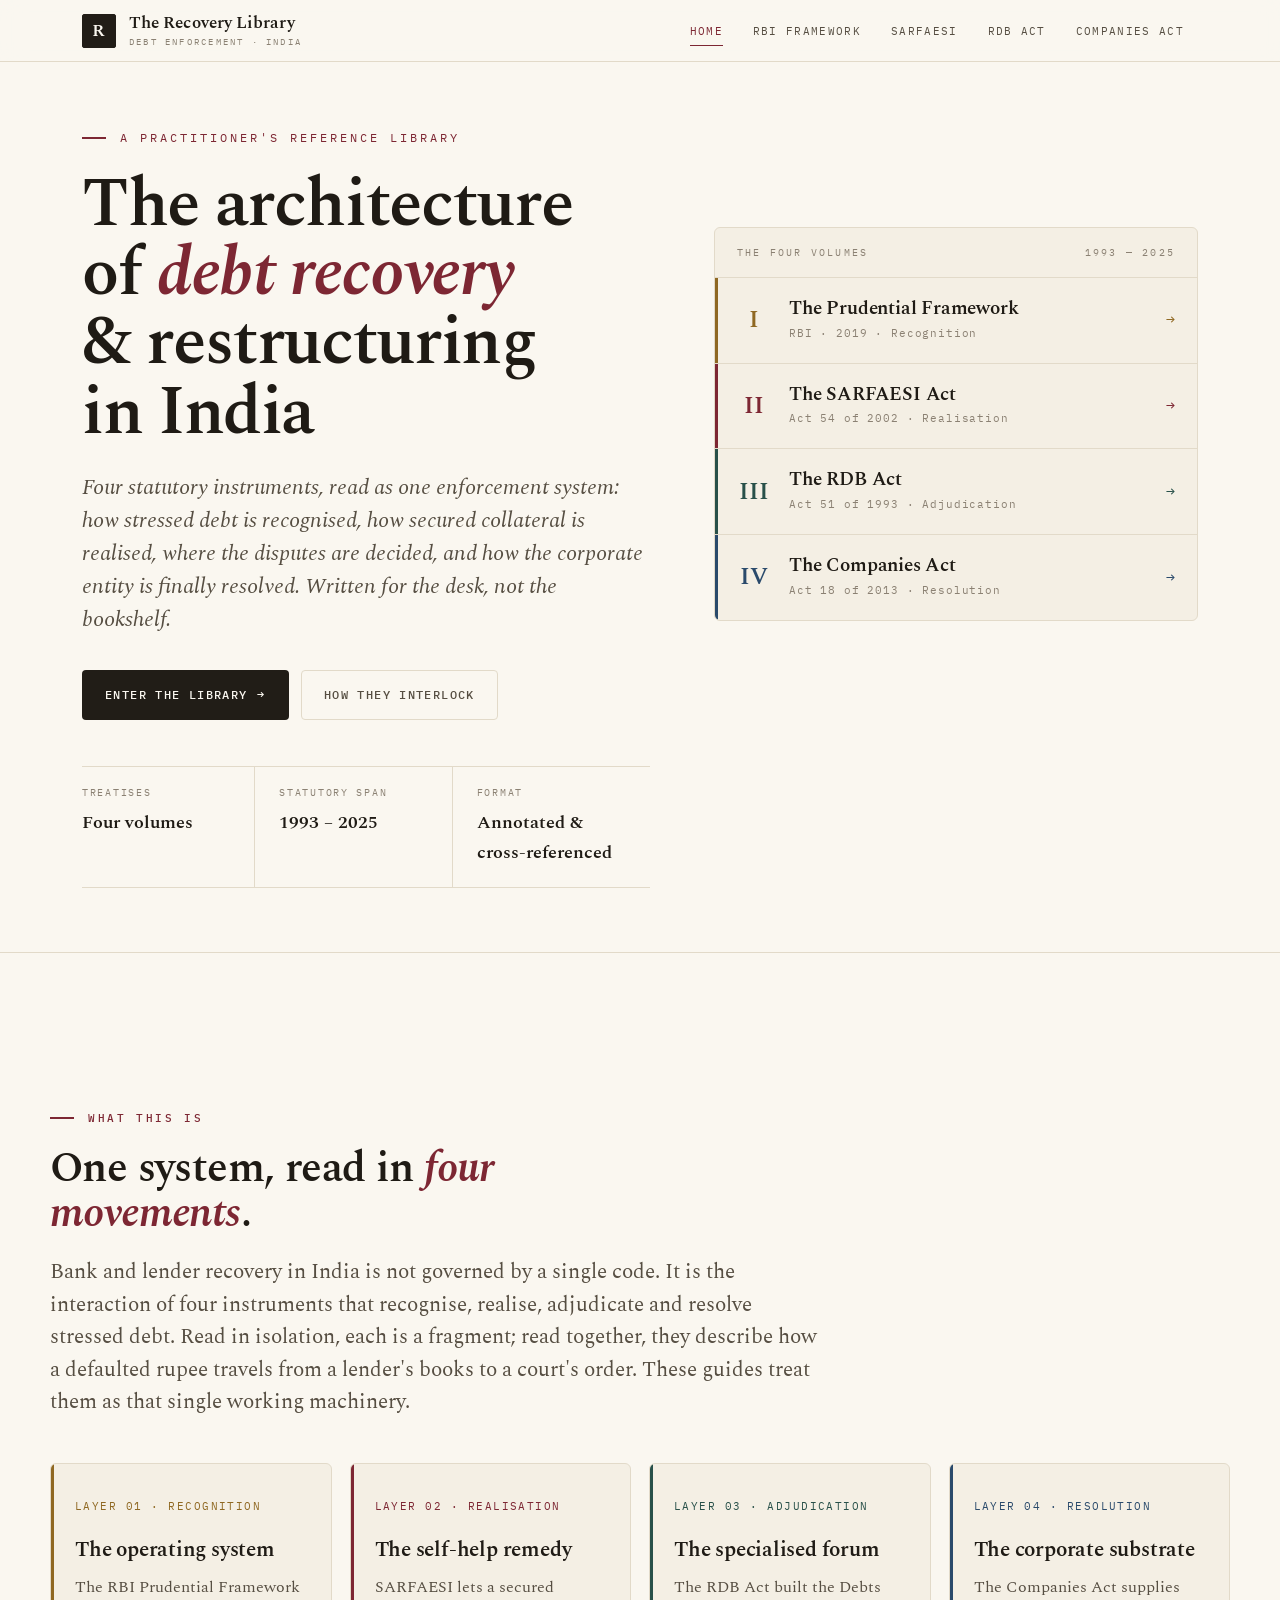
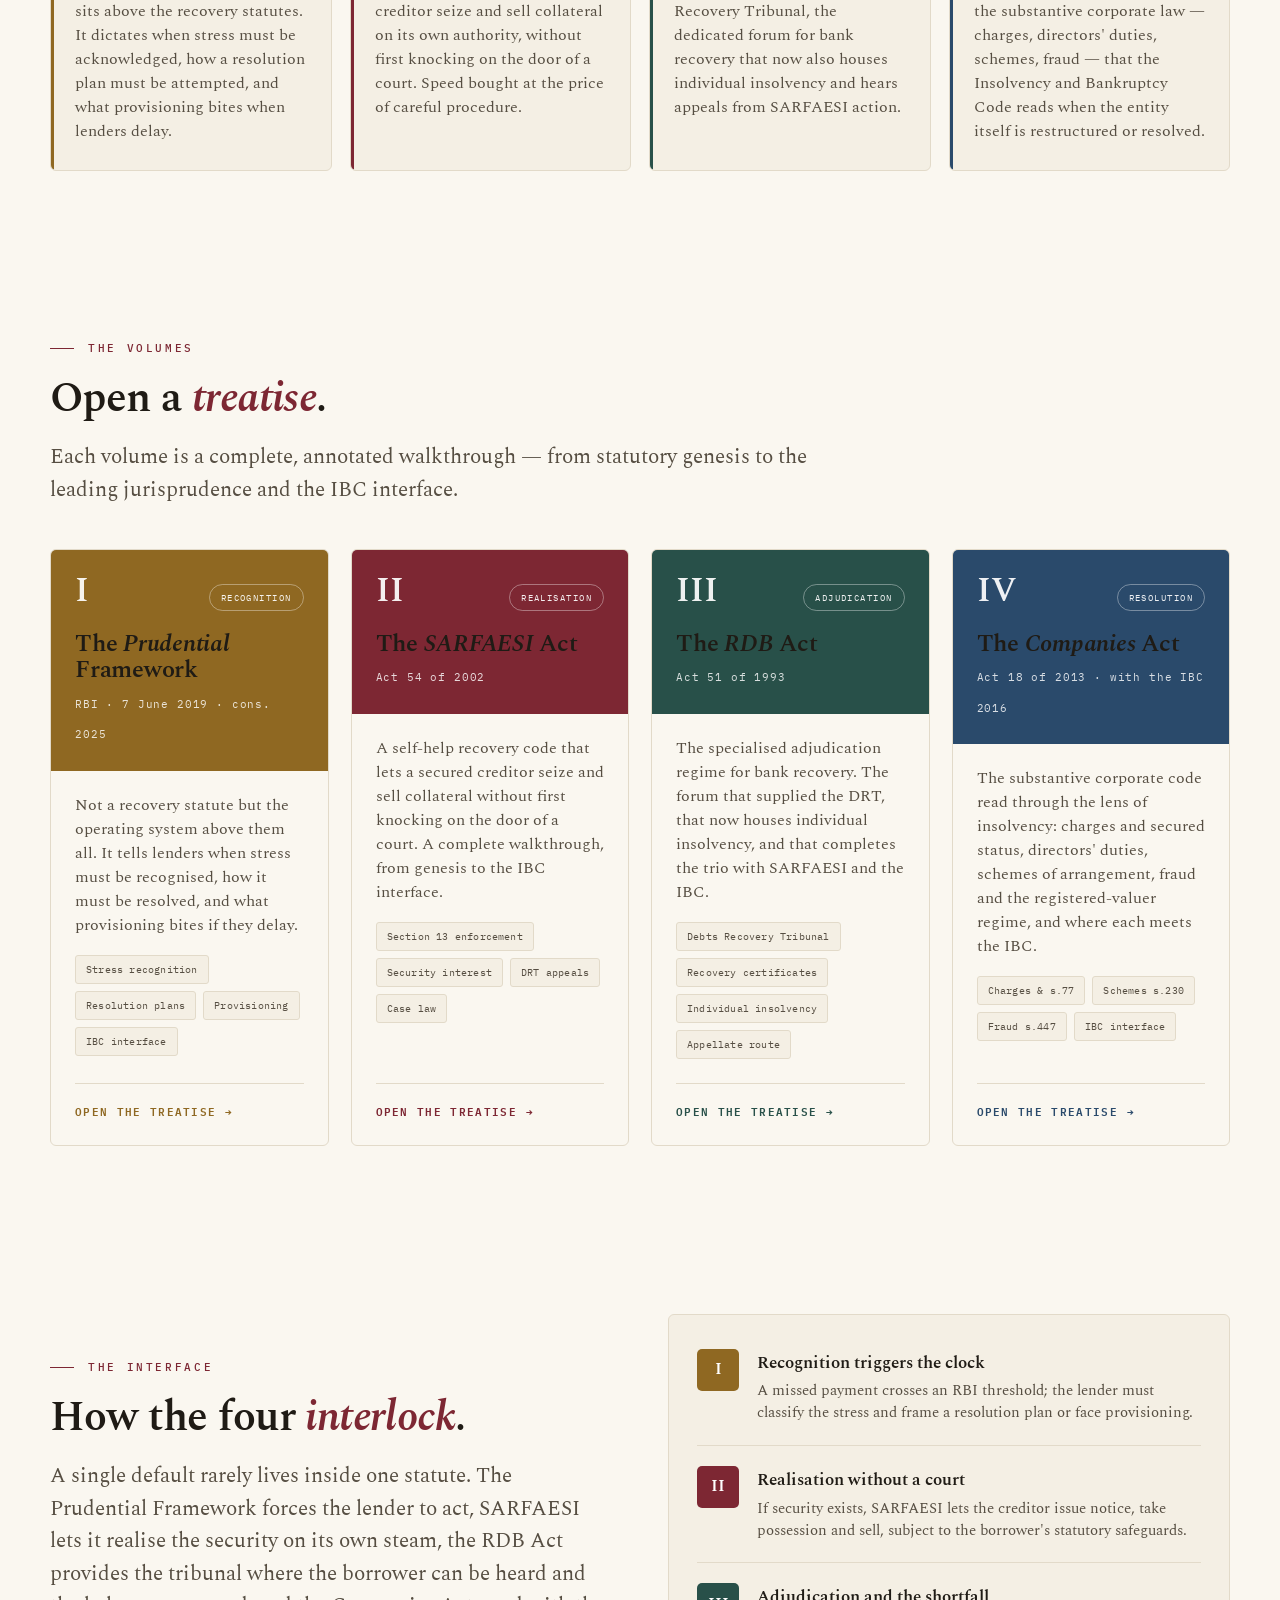
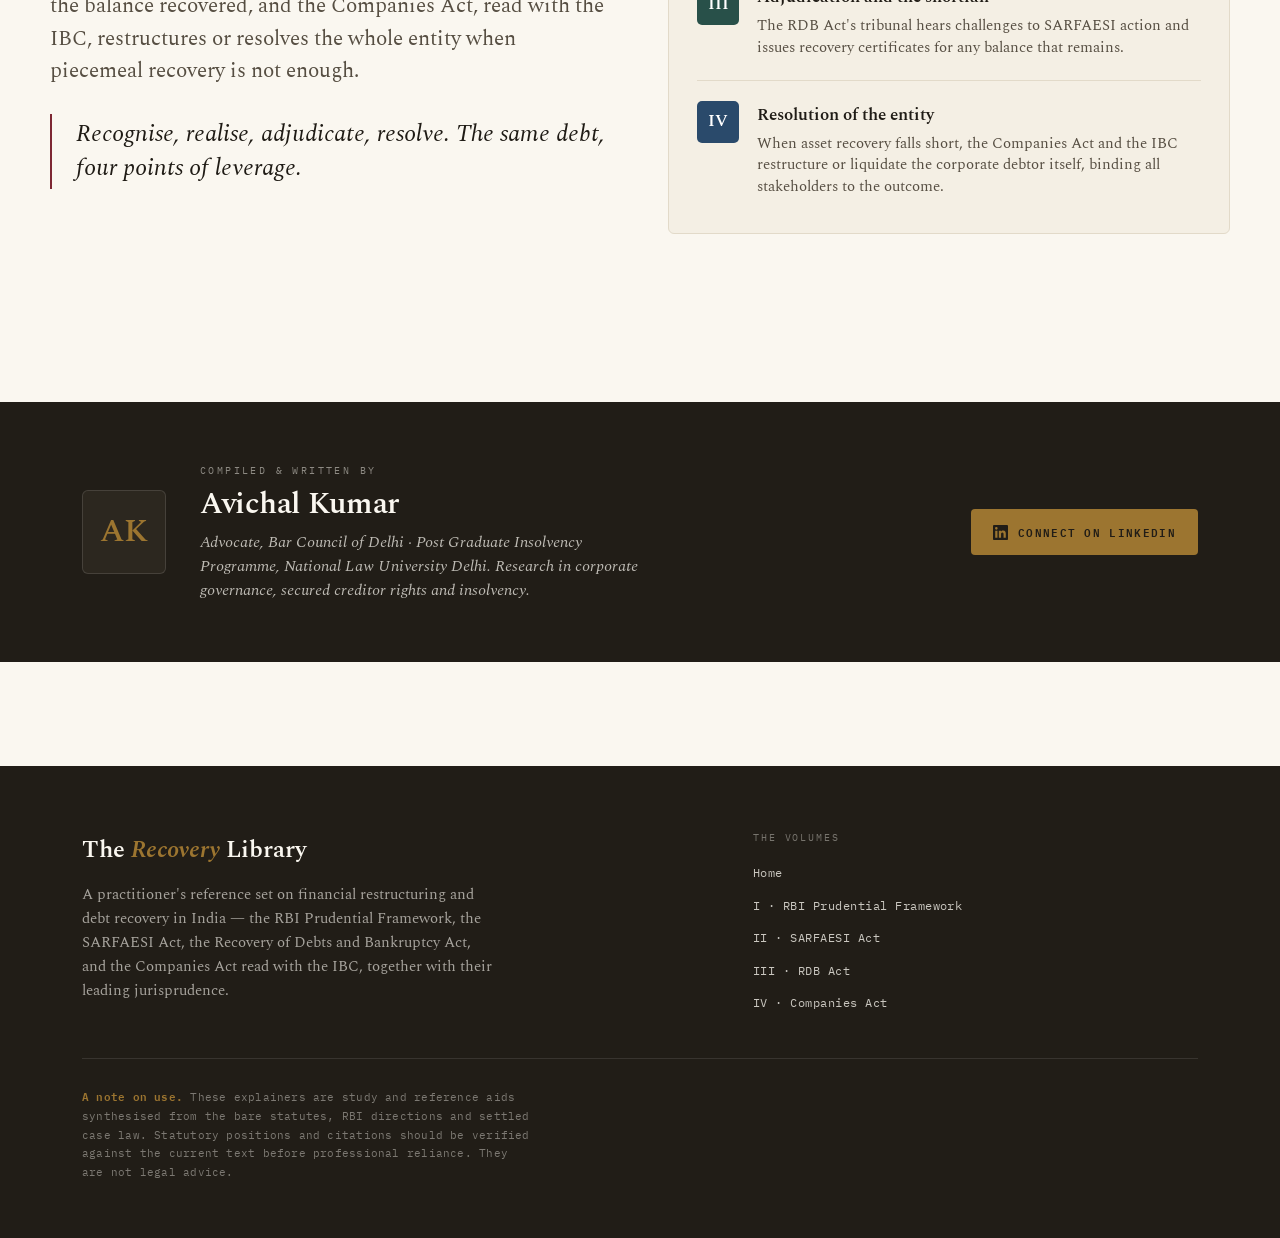
==== commit 6bd65bc4: "Add files via upload" ====
--- a/index.html
+++ b/index.html
@@ -55,7 +55,7 @@
 .vidx:hover .va{transform:translateX(4px);}
 
 /* architecture layers */
-.arch{display:grid;grid-template-columns:repeat(3,1fr);gap:18px;margin-top:44px;}
+.arch{display:grid;grid-template-columns:repeat(auto-fit,minmax(232px,1fr));gap:18px;margin-top:44px;}
 @media(max-width:820px){.arch{grid-template-columns:1fr;}}
 .layer{background:var(--paper-2);border:1px solid var(--line);border-radius:6px;padding:26px 24px;
   position:relative;overflow:hidden;}
@@ -67,7 +67,7 @@
 .layer p{font-size:15.5px;line-height:1.55;color:var(--ink-soft);margin:0;max-width:none;}
 
 /* the library volume cards */
-.grid3{display:grid;grid-template-columns:repeat(3,1fr);gap:22px;margin-top:42px;}
+.grid3{display:grid;grid-template-columns:repeat(auto-fit,minmax(248px,1fr));gap:22px;margin-top:42px;}
 @media(max-width:920px){.grid3{grid-template-columns:1fr;max-width:440px;margin-inline:auto;}}
 .vol{display:flex;flex-direction:column;text-decoration:none;border:1px solid var(--line);
   border-radius:6px;overflow:hidden;background:var(--paper);transition:border-color .18s,transform .18s,box-shadow .18s;}
@@ -141,6 +141,7 @@
       <a href="rbi-prudential-framework.html">RBI Framework</a>
       <a href="sarfaesi-act.html">SARFAESI</a>
       <a href="rdb-act.html">RDB Act</a>
+      <a href="companies-act.html">Companies Act</a>
     </nav>
   </div>
 </header>
@@ -151,14 +152,14 @@
     <div>
       <div class="kicker">A Practitioner's Reference Library</div>
       <h1 class="reveal">The architecture of <em>debt recovery</em> &amp; restructuring in India</h1>
-      <p class="sub reveal">Three statutory instruments, read as one enforcement system: how stressed debt is recognised, how secured collateral is realised, and where the disputes are decided. Written for the desk, not the bookshelf.</p>
+      <p class="sub reveal">Four statutory instruments, read as one enforcement system: how stressed debt is recognised, how secured collateral is realised, where the disputes are decided, and how the corporate entity is finally resolved. Written for the desk, not the bookshelf.</p>
       <div class="cta reveal">
         <a class="btn solid" href="#library">Enter the library <span class="ar">&rarr;</span></a>
         <a class="btn ghost" href="#fit">How they interlock</a>
       </div>
     </div>
     <div class="vindex reveal">
-      <div class="vihead"><span>The Three Volumes</span><span>1993 — 2025</span></div>
+      <div class="vihead"><span>The Four Volumes</span><span>1993 — 2025</span></div>
       <a class="vidx" style="--vc:#8f6822;" href="rbi-prudential-framework.html">
         <span class="ro">I</span>
         <span class="vmeta"><span class="vt">The Prudential Framework</span><span class="vy">RBI · 2019 · Recognition</span></span>
@@ -174,11 +175,16 @@
         <span class="vmeta"><span class="vt">The RDB Act</span><span class="vy">Act 51 of 1993 · Adjudication</span></span>
         <span class="va">&rarr;</span>
       </a>
+      <a class="vidx" style="--vc:#2a4a6b;" href="companies-act.html">
+        <span class="ro">IV</span>
+        <span class="vmeta"><span class="vt">The Companies Act</span><span class="vy">Act 18 of 2013 · Resolution</span></span>
+        <span class="va">&rarr;</span>
+      </a>
     </div>
   </div>
   <div class="shell">
     <div class="meta-strip reveal">
-      <div><span class="lab">Treatises</span><span class="val">Three volumes</span></div>
+      <div><span class="lab">Treatises</span><span class="val">Four volumes</span></div>
       <div><span class="lab">Statutory span</span><span class="val">1993 – 2025</span></div>
       <div><span class="lab">Format</span><span class="val">Annotated &amp; cross-referenced</span></div>
     </div>
@@ -189,8 +195,8 @@
 <!-- ===================== INTRO / ARCHITECTURE ===================== -->
 <section class="shell home-sec" id="about">
   <div class="eyebrow reveal">What this is</div>
-  <h2 class="part-head reveal" style="font-family:'Spectral',serif;font-weight:600;font-size:clamp(28px,3.7vw,42px);line-height:1.08;letter-spacing:-.014em;margin:0;color:var(--ink);max-width:20ch;">One system, read in <span style="color:var(--accent);font-style:italic;">three movements</span>.</h2>
-  <p class="lead reveal">Bank and lender recovery in India is not governed by a single code. It is the interaction of three instruments that recognise, realise and resolve stressed debt. Read in isolation, each is a fragment; read together, they describe how a defaulted rupee travels from a lender's books to a court's order. These guides treat them as that single working machinery.</p>
+  <h2 class="part-head reveal" style="font-family:'Spectral',serif;font-weight:600;font-size:clamp(28px,3.7vw,42px);line-height:1.08;letter-spacing:-.014em;margin:0;color:var(--ink);max-width:20ch;">One system, read in <span style="color:var(--accent);font-style:italic;">four movements</span>.</h2>
+  <p class="lead reveal">Bank and lender recovery in India is not governed by a single code. It is the interaction of four instruments that recognise, realise, adjudicate and resolve stressed debt. Read in isolation, each is a fragment; read together, they describe how a defaulted rupee travels from a lender's books to a court's order. These guides treat them as that single working machinery.</p>
   <div class="arch">
     <div class="layer reveal" style="--vc:#8f6822;"><span class="edge"></span>
       <span class="lnum">Layer 01 · Recognition</span>
@@ -206,6 +212,11 @@
       <span class="lnum">Layer 03 · Adjudication</span>
       <h3>The specialised forum</h3>
       <p>The RDB Act built the Debts Recovery Tribunal, the dedicated forum for bank recovery that now also houses individual insolvency and hears appeals from SARFAESI action.</p>
+    </div>
+    <div class="layer reveal" style="--vc:#2a4a6b;"><span class="edge"></span>
+      <span class="lnum">Layer 04 · Resolution</span>
+      <h3>The corporate substrate</h3>
+      <p>The Companies Act supplies the substantive corporate law — charges, directors' duties, schemes, fraud — that the Insolvency and Bankruptcy Code reads when the entity itself is restructured or resolved.</p>
     </div>
   </div>
 </section>
@@ -253,17 +264,27 @@
         <span class="open">Open the treatise <span class="ar">&rarr;</span></span>
       </div>
     </a>
-  </div>
-</section>
-
-<!-- ===================== HOW THEY INTERLOCK ===================== -->
+    <a class="vol reveal" style="--vc:#2a4a6b;" href="companies-act.html">
+      <div class="cap">
+        <div class="vtop"><span class="vroman">IV</span><span class="vtag">Resolution</span></div>
+        <h3 class="vtitle">The <em>Companies</em> Act</h3>
+        <span class="vyr">Act 18 of 2013 · with the IBC 2016</span>
+      </div>
+      <div class="body">
+        <p class="desc">The substantive corporate code read through the lens of insolvency: charges and secured status, directors' duties, schemes of arrangement, fraud and the registered-valuer regime, and where each meets the IBC.</p>
+        <div class="facets"><span class="facet">Charges &amp; s.77</span><span class="facet">Schemes s.230</span><span class="facet">Fraud s.447</span><span class="facet">IBC interface</span></div>
+        <span class="open">Open the treatise <span class="ar">&rarr;</span></span>
+      </div>
+    </a>
+  </div>
+</section>
 <section class="shell home-sec" id="fit">
   <div class="interlock">
     <div class="reveal">
       <div class="eyebrow">The Interface</div>
-      <h2 style="font-family:'Spectral',serif;font-weight:600;font-size:clamp(28px,3.7vw,42px);line-height:1.08;letter-spacing:-.014em;margin:0;color:var(--ink);">How the three <span style="color:var(--accent);font-style:italic;">interlock</span>.</h2>
-      <p class="lead">A single default rarely lives inside one statute. The Prudential Framework forces the lender to act, SARFAESI lets it realise the security on its own steam, and the RDB Act provides the tribunal where the borrower can be heard and the balance recovered. The IBC then waits at the boundary of each.</p>
-      <p class="pull-h">Recognise, then realise, then adjudicate. The same debt, three points of leverage.</p>
+      <h2 style="font-family:'Spectral',serif;font-weight:600;font-size:clamp(28px,3.7vw,42px);line-height:1.08;letter-spacing:-.014em;margin:0;color:var(--ink);">How the four <span style="color:var(--accent);font-style:italic;">interlock</span>.</h2>
+      <p class="lead">A single default rarely lives inside one statute. The Prudential Framework forces the lender to act, SARFAESI lets it realise the security on its own steam, the RDB Act provides the tribunal where the borrower can be heard and the balance recovered, and the Companies Act, read with the IBC, restructures or resolves the whole entity when piecemeal recovery is not enough.</p>
+      <p class="pull-h">Recognise, realise, adjudicate, resolve. The same debt, four points of leverage.</p>
     </div>
     <div class="flowmap reveal">
       <div class="fm-row">
@@ -277,6 +298,10 @@
       <div class="fm-row">
         <span class="fm-ic" style="--vc:#285049;">III</span>
         <span><span class="t">Adjudication and the shortfall</span><span class="d">The RDB Act's tribunal hears challenges to SARFAESI action and issues recovery certificates for any balance that remains.</span></span>
+      </div>
+      <div class="fm-row">
+        <span class="fm-ic" style="--vc:#2a4a6b;">IV</span>
+        <span><span class="t">Resolution of the entity</span><span class="d">When asset recovery falls short, the Companies Act and the IBC restructure or liquidate the corporate debtor itself, binding all stakeholders to the outcome.</span></span>
       </div>
     </div>
   </div>
@@ -306,7 +331,7 @@
     <div class="ftop">
       <div>
         <h5>The <em>Recovery</em> Library</h5>
-        <p>A practitioner's reference set on financial restructuring and debt recovery in India — the RBI Prudential Framework, the SARFAESI Act, and the Recovery of Debts and Bankruptcy Act, read together with their leading jurisprudence and IBC interface.</p>
+        <p>A practitioner's reference set on financial restructuring and debt recovery in India — the RBI Prudential Framework, the SARFAESI Act, the Recovery of Debts and Bankruptcy Act, and the Companies Act read with the IBC, together with their leading jurisprudence.</p>
       </div>
       <div class="fnav">
         <span class="fl">The Volumes</span>
@@ -314,6 +339,7 @@
         <a href="rbi-prudential-framework.html">I · RBI Prudential Framework</a>
         <a href="sarfaesi-act.html">II · SARFAESI Act</a>
         <a href="rdb-act.html">III · RDB Act</a>
+        <a href="companies-act.html">IV · Companies Act</a>
       </div>
     </div>
     <p class="disc"><strong>A note on use.</strong> These explainers are study and reference aids synthesised from the bare statutes, RBI directions and settled case law. Statutory positions and citations should be verified against the current text before professional reliance. They are not legal advice.</p>
--- a/library.css
+++ b/library.css
@@ -39,6 +39,7 @@
 body[data-vol="rbi"]{ --accent:#8f6822; --accent-deep:#6f5018; --accent-soft:#f1ead9; }
 body[data-vol="sar"]{ --accent:#7d2733; --accent-deep:#5f1c26; --accent-soft:#f1e7e4; }
 body[data-vol="rdb"]{ --accent:#285049; --accent-deep:#1c3a35; --accent-soft:#e4ece9; }
+body[data-vol="ca"]{  --accent:#2a4a6b; --accent-deep:#1b3a52; --accent-soft:#e4eaf0; }
 
 *{box-sizing:border-box;}
 html{scroll-behavior:smooth;scroll-padding-top:96px;}
@@ -203,6 +204,8 @@
 .callout.amend{border-left-color:var(--c-amend);}      .callout.amend .tag{color:var(--c-amend);}
 .callout.case{border-left-color:var(--c-case);}        .callout.case .tag{color:var(--c-case);}
 .callout.pitfall{border-left-color:var(--c-pitfall);}  .callout.pitfall .tag{color:var(--c-pitfall);}
+.callout.ibc{border-left-color:#8a5a22;}              .callout.ibc .tag{color:#8a5a22;}
+.callout.cross{border-left-color:var(--ink-faint);}   .callout.cross .tag{color:var(--ink-soft);}
 
 /* ============================================================
    DEFINITION CARDS
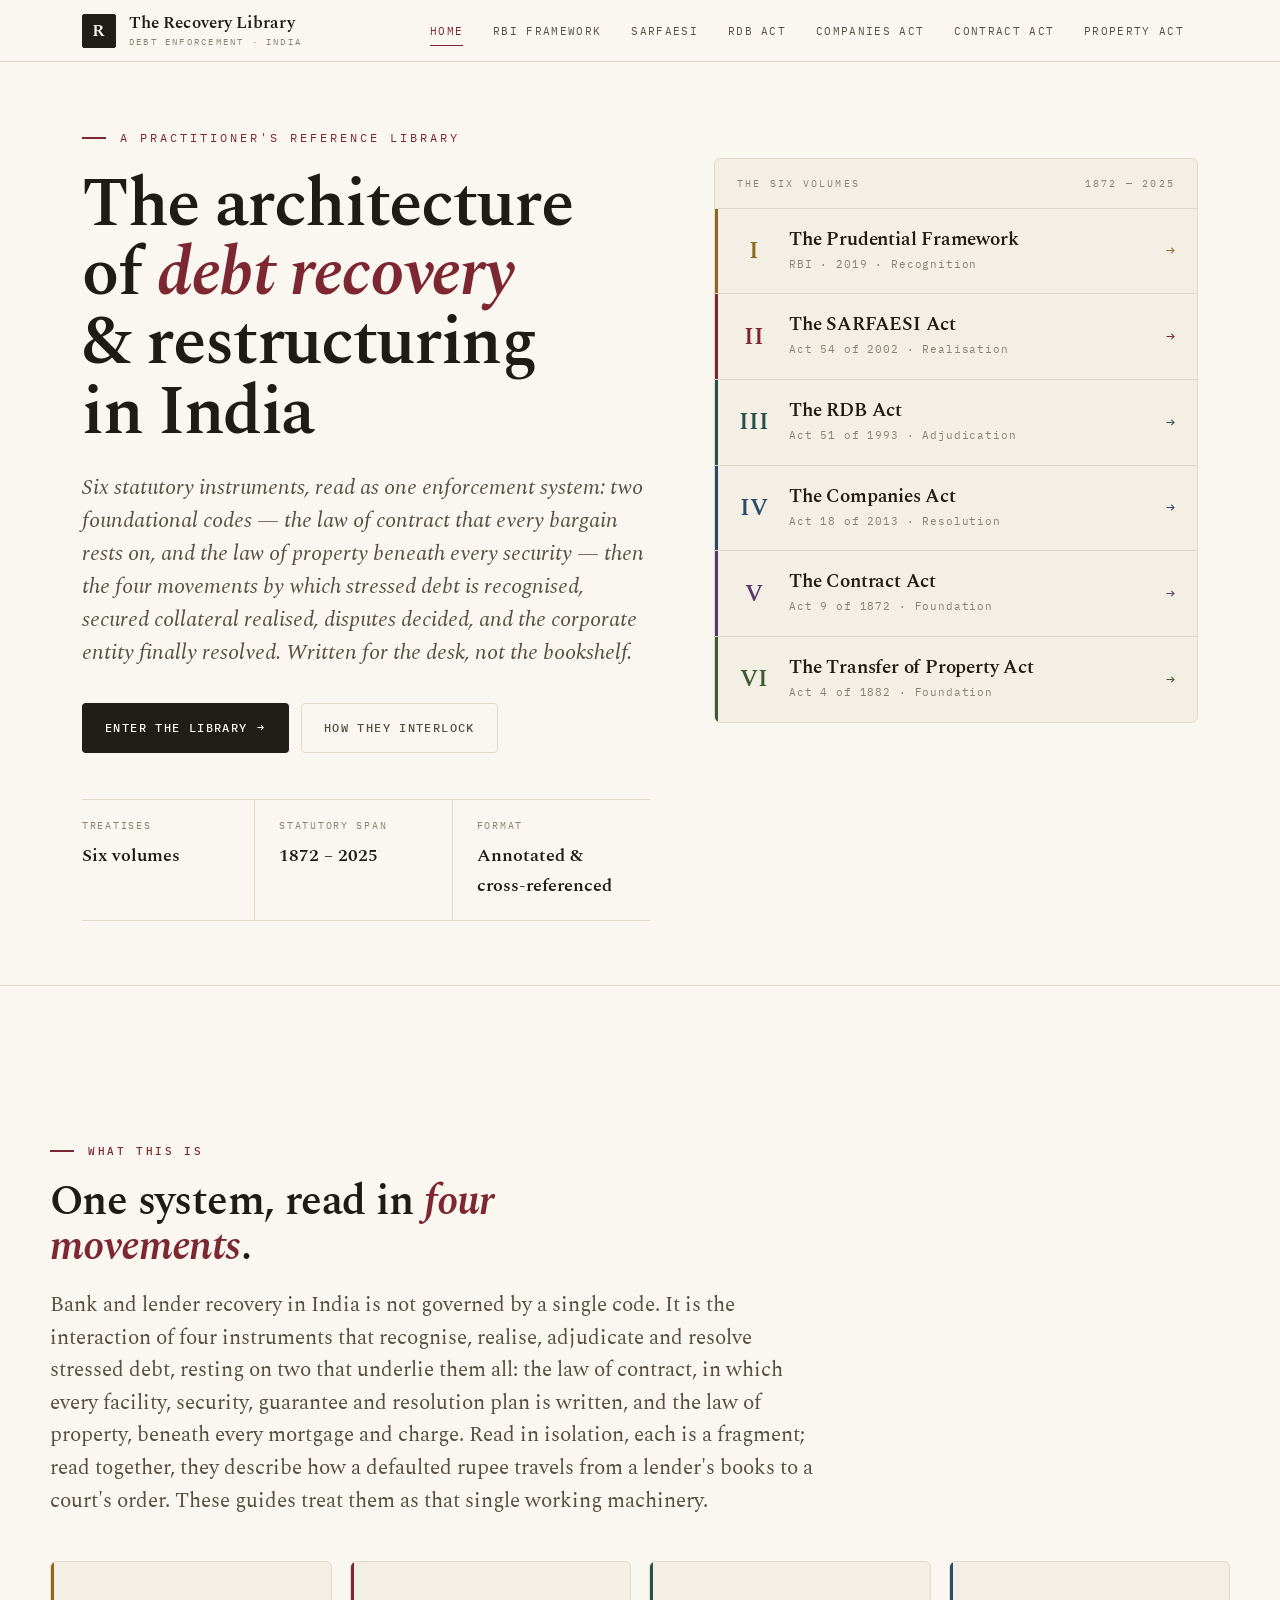
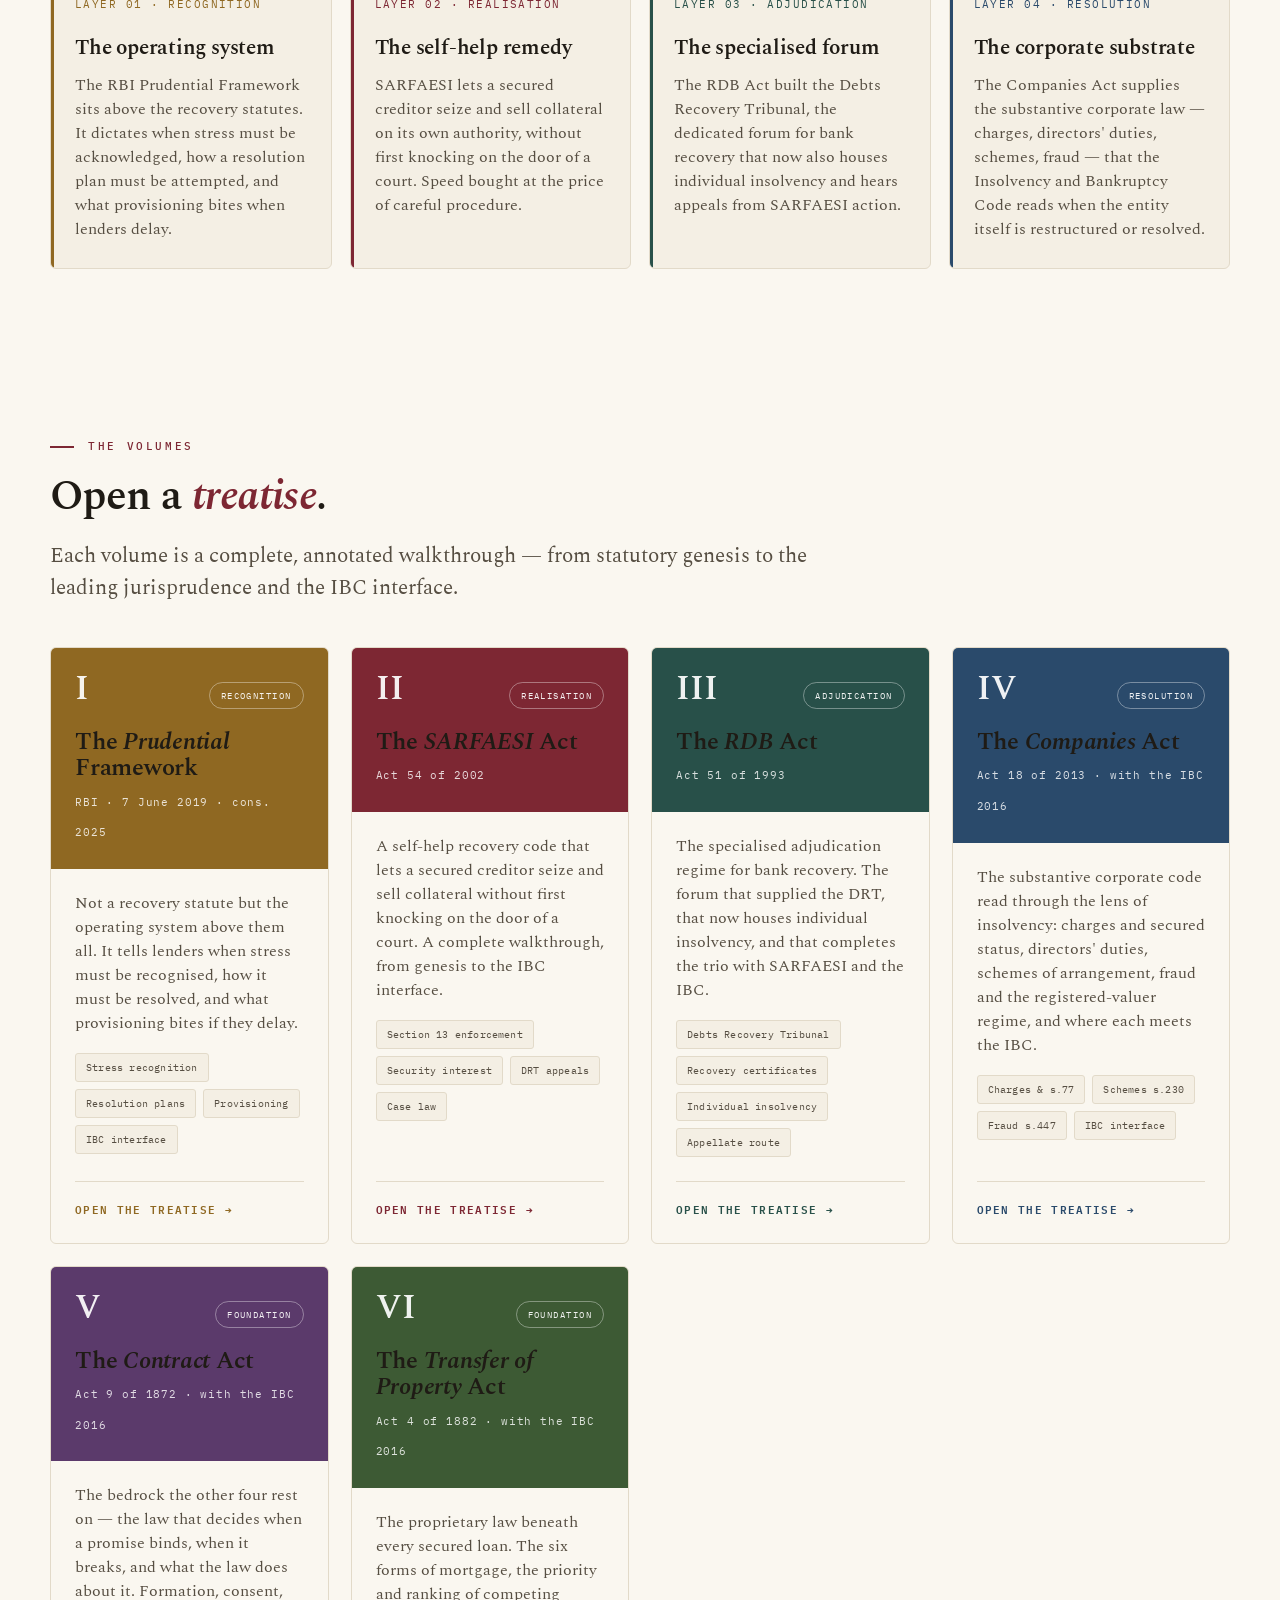
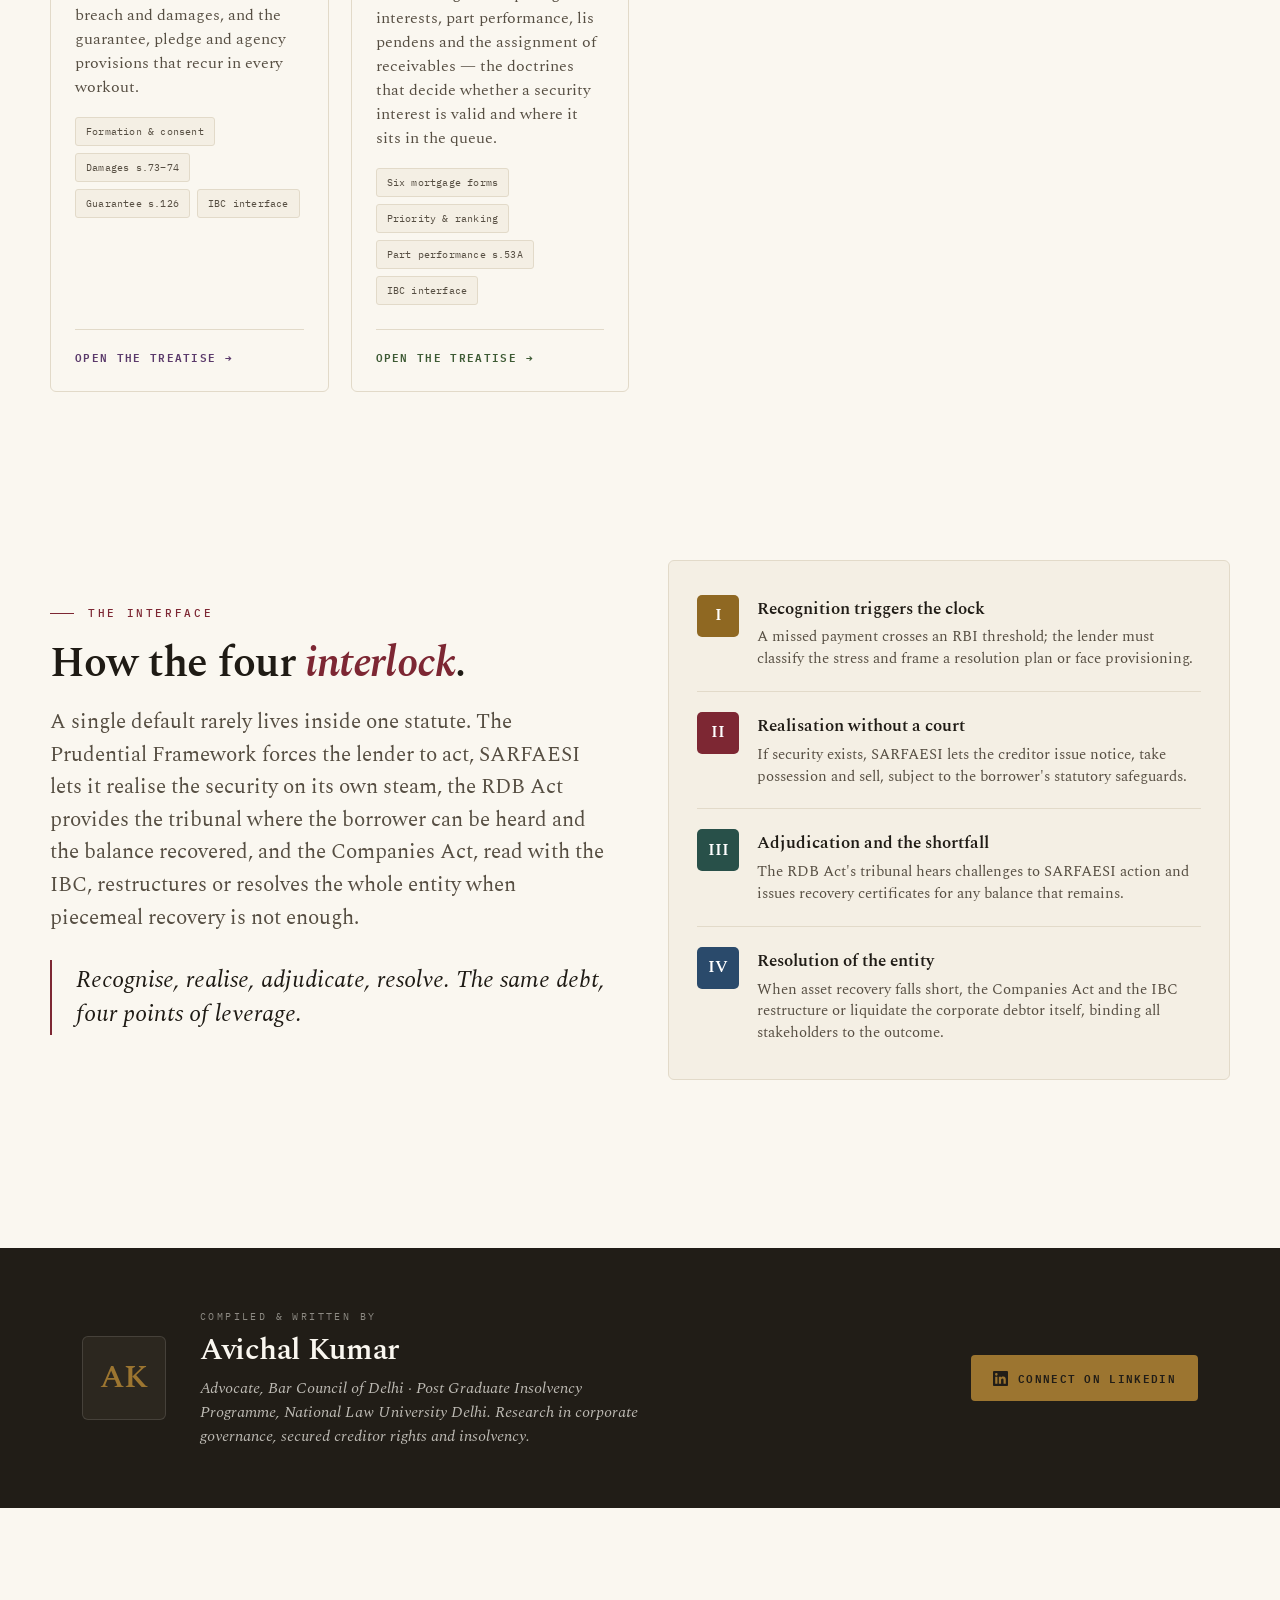
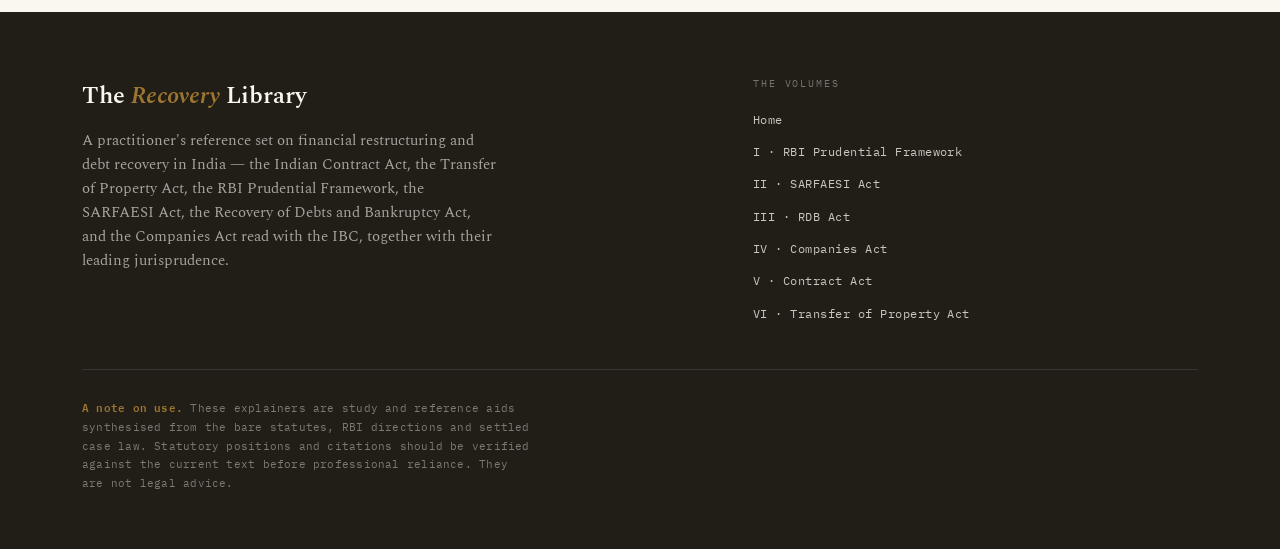
==== commit ac2accb6: "Add files via upload" ====
--- a/index.html
+++ b/index.html
@@ -142,6 +142,8 @@
       <a href="sarfaesi-act.html">SARFAESI</a>
       <a href="rdb-act.html">RDB Act</a>
       <a href="companies-act.html">Companies Act</a>
+      <a href="contract-act.html">Contract Act</a>
+      <a href="transfer-of-property-act.html">Property Act</a>
     </nav>
   </div>
 </header>
@@ -152,14 +154,14 @@
     <div>
       <div class="kicker">A Practitioner's Reference Library</div>
       <h1 class="reveal">The architecture of <em>debt recovery</em> &amp; restructuring in India</h1>
-      <p class="sub reveal">Four statutory instruments, read as one enforcement system: how stressed debt is recognised, how secured collateral is realised, where the disputes are decided, and how the corporate entity is finally resolved. Written for the desk, not the bookshelf.</p>
+      <p class="sub reveal">Six statutory instruments, read as one enforcement system: two foundational codes &mdash; the law of contract that every bargain rests on, and the law of property beneath every security &mdash; then the four movements by which stressed debt is recognised, secured collateral realised, disputes decided, and the corporate entity finally resolved. Written for the desk, not the bookshelf.</p>
       <div class="cta reveal">
         <a class="btn solid" href="#library">Enter the library <span class="ar">&rarr;</span></a>
         <a class="btn ghost" href="#fit">How they interlock</a>
       </div>
     </div>
     <div class="vindex reveal">
-      <div class="vihead"><span>The Four Volumes</span><span>1993 — 2025</span></div>
+      <div class="vihead"><span>The Six Volumes</span><span>1872 — 2025</span></div>
       <a class="vidx" style="--vc:#8f6822;" href="rbi-prudential-framework.html">
         <span class="ro">I</span>
         <span class="vmeta"><span class="vt">The Prudential Framework</span><span class="vy">RBI · 2019 · Recognition</span></span>
@@ -180,12 +182,22 @@
         <span class="vmeta"><span class="vt">The Companies Act</span><span class="vy">Act 18 of 2013 · Resolution</span></span>
         <span class="va">&rarr;</span>
       </a>
+      <a class="vidx" style="--vc:#5b3a6b;" href="contract-act.html">
+        <span class="ro">V</span>
+        <span class="vmeta"><span class="vt">The Contract Act</span><span class="vy">Act 9 of 1872 · Foundation</span></span>
+        <span class="va">&rarr;</span>
+      </a>
+      <a class="vidx" style="--vc:#3d5a34;" href="transfer-of-property-act.html">
+        <span class="ro">VI</span>
+        <span class="vmeta"><span class="vt">The Transfer of Property Act</span><span class="vy">Act 4 of 1882 · Foundation</span></span>
+        <span class="va">&rarr;</span>
+      </a>
     </div>
   </div>
   <div class="shell">
     <div class="meta-strip reveal">
-      <div><span class="lab">Treatises</span><span class="val">Four volumes</span></div>
-      <div><span class="lab">Statutory span</span><span class="val">1993 – 2025</span></div>
+      <div><span class="lab">Treatises</span><span class="val">Six volumes</span></div>
+      <div><span class="lab">Statutory span</span><span class="val">1872 – 2025</span></div>
       <div><span class="lab">Format</span><span class="val">Annotated &amp; cross-referenced</span></div>
     </div>
   </div>
@@ -196,7 +208,7 @@
 <section class="shell home-sec" id="about">
   <div class="eyebrow reveal">What this is</div>
   <h2 class="part-head reveal" style="font-family:'Spectral',serif;font-weight:600;font-size:clamp(28px,3.7vw,42px);line-height:1.08;letter-spacing:-.014em;margin:0;color:var(--ink);max-width:20ch;">One system, read in <span style="color:var(--accent);font-style:italic;">four movements</span>.</h2>
-  <p class="lead reveal">Bank and lender recovery in India is not governed by a single code. It is the interaction of four instruments that recognise, realise, adjudicate and resolve stressed debt. Read in isolation, each is a fragment; read together, they describe how a defaulted rupee travels from a lender's books to a court's order. These guides treat them as that single working machinery.</p>
+  <p class="lead reveal">Bank and lender recovery in India is not governed by a single code. It is the interaction of four instruments that recognise, realise, adjudicate and resolve stressed debt, resting on two that underlie them all: the law of contract, in which every facility, security, guarantee and resolution plan is written, and the law of property, beneath every mortgage and charge. Read in isolation, each is a fragment; read together, they describe how a defaulted rupee travels from a lender's books to a court's order. These guides treat them as that single working machinery.</p>
   <div class="arch">
     <div class="layer reveal" style="--vc:#8f6822;"><span class="edge"></span>
       <span class="lnum">Layer 01 · Recognition</span>
@@ -273,6 +285,30 @@
       <div class="body">
         <p class="desc">The substantive corporate code read through the lens of insolvency: charges and secured status, directors' duties, schemes of arrangement, fraud and the registered-valuer regime, and where each meets the IBC.</p>
         <div class="facets"><span class="facet">Charges &amp; s.77</span><span class="facet">Schemes s.230</span><span class="facet">Fraud s.447</span><span class="facet">IBC interface</span></div>
+        <span class="open">Open the treatise <span class="ar">&rarr;</span></span>
+      </div>
+    </a>
+    <a class="vol reveal" style="--vc:#5b3a6b;" href="contract-act.html">
+      <div class="cap">
+        <div class="vtop"><span class="vroman">V</span><span class="vtag">Foundation</span></div>
+        <h3 class="vtitle">The <em>Contract</em> Act</h3>
+        <span class="vyr">Act 9 of 1872 · with the IBC 2016</span>
+      </div>
+      <div class="body">
+        <p class="desc">The bedrock the other four rest on — the law that decides when a promise binds, when it breaks, and what the law does about it. Formation, consent, breach and damages, and the guarantee, pledge and agency provisions that recur in every workout.</p>
+        <div class="facets"><span class="facet">Formation &amp; consent</span><span class="facet">Damages s.73–74</span><span class="facet">Guarantee s.126</span><span class="facet">IBC interface</span></div>
+        <span class="open">Open the treatise <span class="ar">&rarr;</span></span>
+      </div>
+    </a>
+    <a class="vol reveal" style="--vc:#3d5a34;" href="transfer-of-property-act.html">
+      <div class="cap">
+        <div class="vtop"><span class="vroman">VI</span><span class="vtag">Foundation</span></div>
+        <h3 class="vtitle">The <em>Transfer of Property</em> Act</h3>
+        <span class="vyr">Act 4 of 1882 · with the IBC 2016</span>
+      </div>
+      <div class="body">
+        <p class="desc">The proprietary law beneath every secured loan. The six forms of mortgage, the priority and ranking of competing interests, part performance, lis pendens and the assignment of receivables — the doctrines that decide whether a security interest is valid and where it sits in the queue.</p>
+        <div class="facets"><span class="facet">Six mortgage forms</span><span class="facet">Priority &amp; ranking</span><span class="facet">Part performance s.53A</span><span class="facet">IBC interface</span></div>
         <span class="open">Open the treatise <span class="ar">&rarr;</span></span>
       </div>
     </a>
@@ -331,7 +367,7 @@
     <div class="ftop">
       <div>
         <h5>The <em>Recovery</em> Library</h5>
-        <p>A practitioner's reference set on financial restructuring and debt recovery in India — the RBI Prudential Framework, the SARFAESI Act, the Recovery of Debts and Bankruptcy Act, and the Companies Act read with the IBC, together with their leading jurisprudence.</p>
+        <p>A practitioner's reference set on financial restructuring and debt recovery in India — the Indian Contract Act, the Transfer of Property Act, the RBI Prudential Framework, the SARFAESI Act, the Recovery of Debts and Bankruptcy Act, and the Companies Act read with the IBC, together with their leading jurisprudence.</p>
       </div>
       <div class="fnav">
         <span class="fl">The Volumes</span>
@@ -340,6 +376,8 @@
         <a href="sarfaesi-act.html">II · SARFAESI Act</a>
         <a href="rdb-act.html">III · RDB Act</a>
         <a href="companies-act.html">IV · Companies Act</a>
+        <a href="contract-act.html">V · Contract Act</a>
+        <a href="transfer-of-property-act.html">VI · Transfer of Property Act</a>
       </div>
     </div>
     <p class="disc"><strong>A note on use.</strong> These explainers are study and reference aids synthesised from the bare statutes, RBI directions and settled case law. Statutory positions and citations should be verified against the current text before professional reliance. They are not legal advice.</p>
--- a/library.css
+++ b/library.css
@@ -40,6 +40,8 @@
 body[data-vol="sar"]{ --accent:#7d2733; --accent-deep:#5f1c26; --accent-soft:#f1e7e4; }
 body[data-vol="rdb"]{ --accent:#285049; --accent-deep:#1c3a35; --accent-soft:#e4ece9; }
 body[data-vol="ca"]{  --accent:#2a4a6b; --accent-deep:#1b3a52; --accent-soft:#e4eaf0; }
+body[data-vol="ct"]{  --accent:#5b3a6b; --accent-deep:#43284f; --accent-soft:#ebe3f0; }
+body[data-vol="tp"]{  --accent:#3d5a34; --accent-deep:#2c4226; --accent-soft:#e6ece1; }
 
 *{box-sizing:border-box;}
 html{scroll-behavior:smooth;scroll-padding-top:96px;}
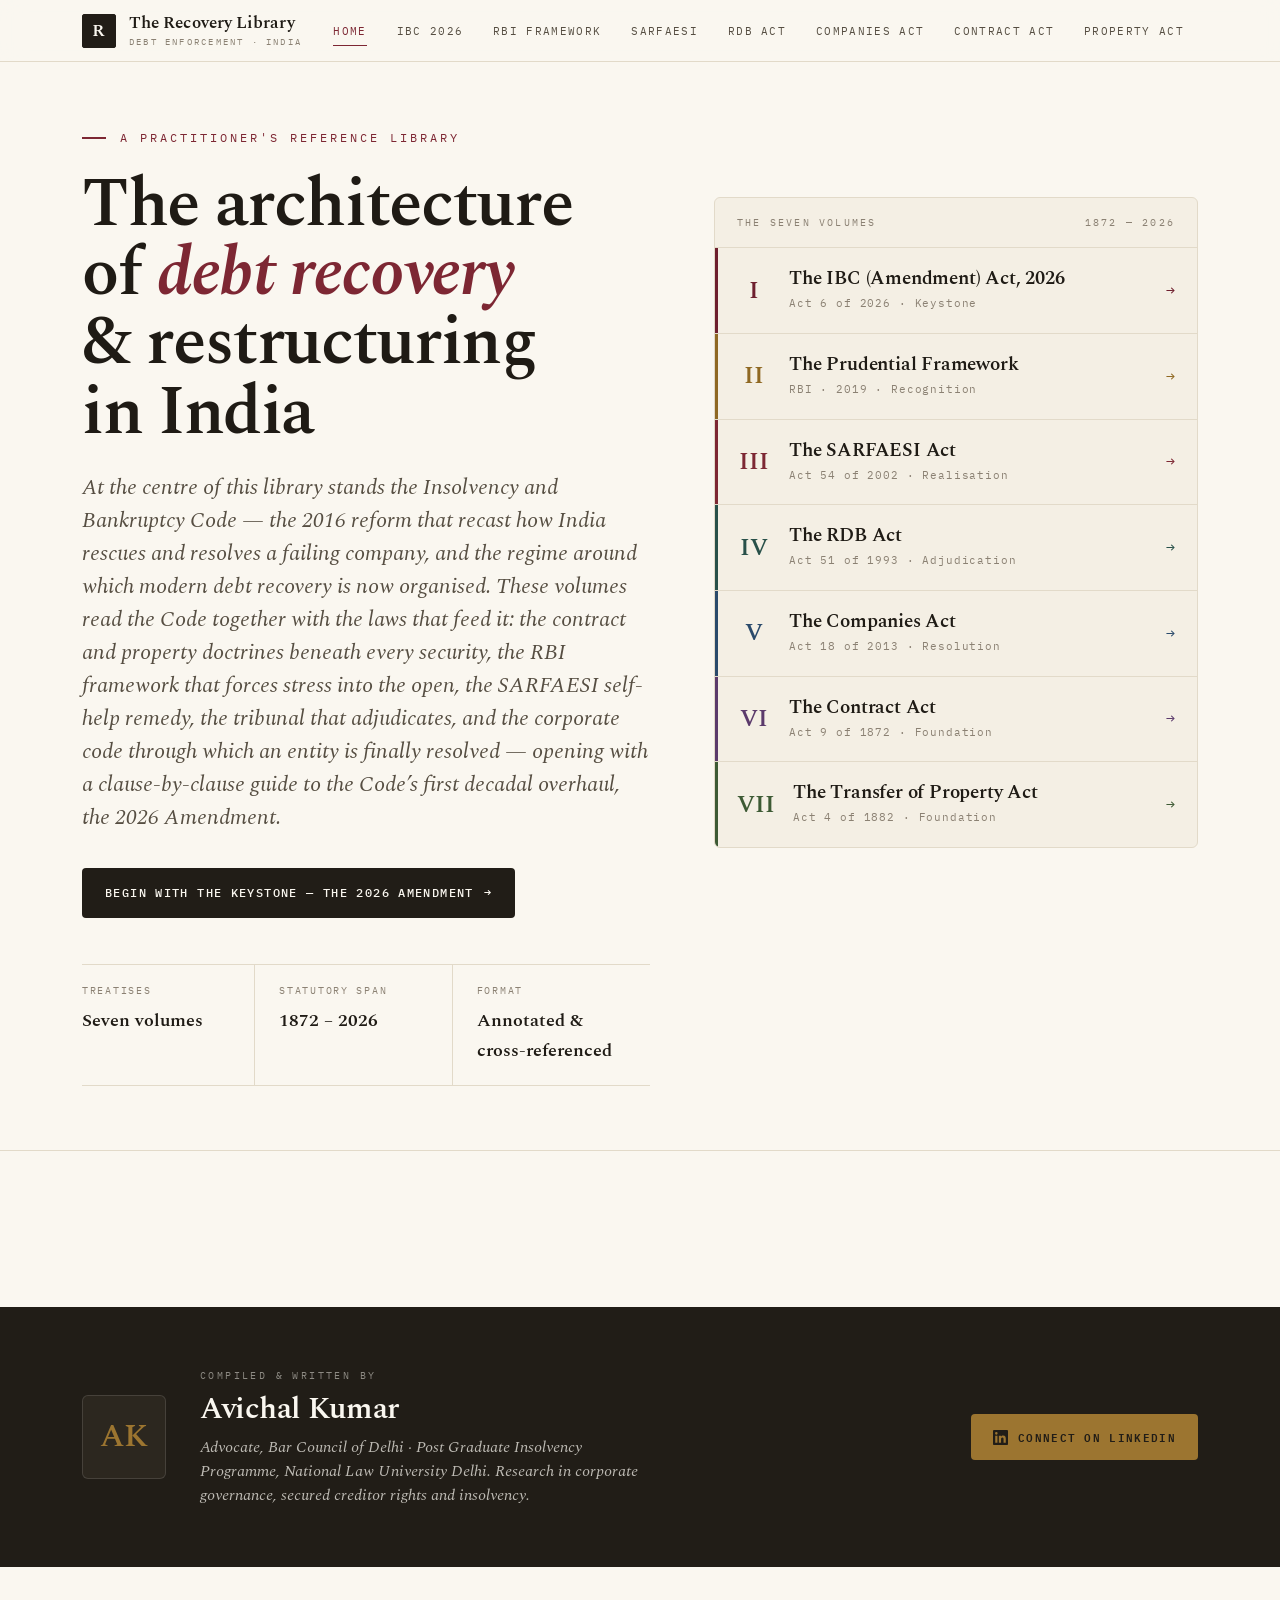
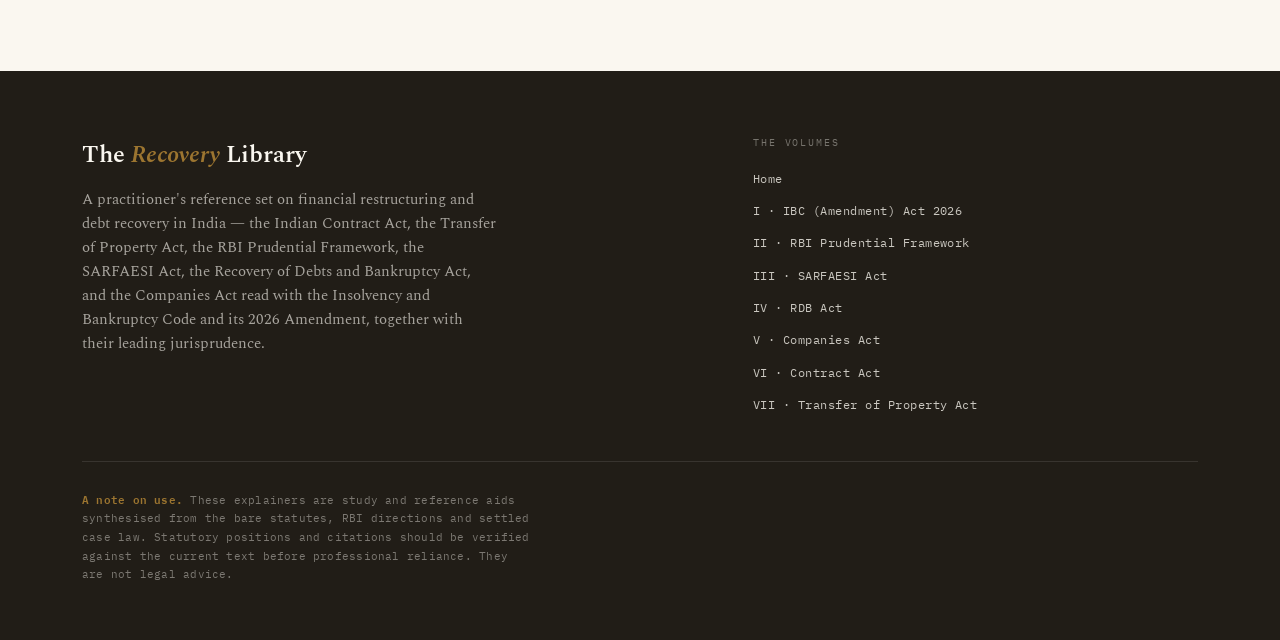
==== commit 340b81ea: "Add files via upload" ====
--- a/index.html
+++ b/index.html
@@ -138,6 +138,7 @@
     </a>
     <nav class="mnav">
       <a class="home-link current" href="index.html">Home</a>
+      <a href="ibc-amendment-act.html">IBC 2026</a>
       <a href="rbi-prudential-framework.html">RBI Framework</a>
       <a href="sarfaesi-act.html">SARFAESI</a>
       <a href="rdb-act.html">RDB Act</a>
@@ -154,41 +155,45 @@
     <div>
       <div class="kicker">A Practitioner's Reference Library</div>
       <h1 class="reveal">The architecture of <em>debt recovery</em> &amp; restructuring in India</h1>
-      <p class="sub reveal">Six statutory instruments, read as one enforcement system: two foundational codes &mdash; the law of contract that every bargain rests on, and the law of property beneath every security &mdash; then the four movements by which stressed debt is recognised, secured collateral realised, disputes decided, and the corporate entity finally resolved. Written for the desk, not the bookshelf.</p>
+      <p class="sub reveal">At the centre of this library stands the Insolvency and Bankruptcy Code &mdash; the 2016 reform that recast how India rescues and resolves a failing company, and the regime around which modern debt recovery is now organised. These volumes read the Code together with the laws that feed it: the contract and property doctrines beneath every security, the RBI framework that forces stress into the open, the SARFAESI self-help remedy, the tribunal that adjudicates, and the corporate code through which an entity is finally resolved &mdash; opening with a clause-by-clause guide to the Code’s first decadal overhaul, the 2026 Amendment.</p>
       <div class="cta reveal">
-        <a class="btn solid" href="#library">Enter the library <span class="ar">&rarr;</span></a>
-        <a class="btn ghost" href="#fit">How they interlock</a>
+        <a class="btn solid" href="ibc-amendment-act.html">Begin with the keystone &mdash; the 2026 Amendment <span class="ar">&rarr;</span></a>
       </div>
     </div>
     <div class="vindex reveal">
-      <div class="vihead"><span>The Six Volumes</span><span>1872 — 2025</span></div>
+      <div class="vihead"><span>The Seven Volumes</span><span>1872 — 2026</span></div>
+      <a class="vidx" style="--vc:#6e1f2e;" href="ibc-amendment-act.html">
+        <span class="ro">I</span>
+        <span class="vmeta"><span class="vt">The IBC (Amendment) Act, 2026</span><span class="vy">Act 6 of 2026 · Keystone</span></span>
+        <span class="va">&rarr;</span>
+      </a>
       <a class="vidx" style="--vc:#8f6822;" href="rbi-prudential-framework.html">
-        <span class="ro">I</span>
+        <span class="ro">II</span>
         <span class="vmeta"><span class="vt">The Prudential Framework</span><span class="vy">RBI · 2019 · Recognition</span></span>
         <span class="va">&rarr;</span>
       </a>
       <a class="vidx" style="--vc:#7d2733;" href="sarfaesi-act.html">
-        <span class="ro">II</span>
+        <span class="ro">III</span>
         <span class="vmeta"><span class="vt">The SARFAESI Act</span><span class="vy">Act 54 of 2002 · Realisation</span></span>
         <span class="va">&rarr;</span>
       </a>
       <a class="vidx" style="--vc:#285049;" href="rdb-act.html">
-        <span class="ro">III</span>
+        <span class="ro">IV</span>
         <span class="vmeta"><span class="vt">The RDB Act</span><span class="vy">Act 51 of 1993 · Adjudication</span></span>
         <span class="va">&rarr;</span>
       </a>
       <a class="vidx" style="--vc:#2a4a6b;" href="companies-act.html">
-        <span class="ro">IV</span>
+        <span class="ro">V</span>
         <span class="vmeta"><span class="vt">The Companies Act</span><span class="vy">Act 18 of 2013 · Resolution</span></span>
         <span class="va">&rarr;</span>
       </a>
       <a class="vidx" style="--vc:#5b3a6b;" href="contract-act.html">
-        <span class="ro">V</span>
+        <span class="ro">VI</span>
         <span class="vmeta"><span class="vt">The Contract Act</span><span class="vy">Act 9 of 1872 · Foundation</span></span>
         <span class="va">&rarr;</span>
       </a>
       <a class="vidx" style="--vc:#3d5a34;" href="transfer-of-property-act.html">
-        <span class="ro">VI</span>
+        <span class="ro">VII</span>
         <span class="vmeta"><span class="vt">The Transfer of Property Act</span><span class="vy">Act 4 of 1882 · Foundation</span></span>
         <span class="va">&rarr;</span>
       </a>
@@ -196,153 +201,14 @@
   </div>
   <div class="shell">
     <div class="meta-strip reveal">
-      <div><span class="lab">Treatises</span><span class="val">Six volumes</span></div>
-      <div><span class="lab">Statutory span</span><span class="val">1872 – 2025</span></div>
+      <div><span class="lab">Treatises</span><span class="val">Seven volumes</span></div>
+      <div><span class="lab">Statutory span</span><span class="val">1872 – 2026</span></div>
       <div><span class="lab">Format</span><span class="val">Annotated &amp; cross-referenced</span></div>
     </div>
   </div>
 </section>
 
 <main>
-<!-- ===================== INTRO / ARCHITECTURE ===================== -->
-<section class="shell home-sec" id="about">
-  <div class="eyebrow reveal">What this is</div>
-  <h2 class="part-head reveal" style="font-family:'Spectral',serif;font-weight:600;font-size:clamp(28px,3.7vw,42px);line-height:1.08;letter-spacing:-.014em;margin:0;color:var(--ink);max-width:20ch;">One system, read in <span style="color:var(--accent);font-style:italic;">four movements</span>.</h2>
-  <p class="lead reveal">Bank and lender recovery in India is not governed by a single code. It is the interaction of four instruments that recognise, realise, adjudicate and resolve stressed debt, resting on two that underlie them all: the law of contract, in which every facility, security, guarantee and resolution plan is written, and the law of property, beneath every mortgage and charge. Read in isolation, each is a fragment; read together, they describe how a defaulted rupee travels from a lender's books to a court's order. These guides treat them as that single working machinery.</p>
-  <div class="arch">
-    <div class="layer reveal" style="--vc:#8f6822;"><span class="edge"></span>
-      <span class="lnum">Layer 01 · Recognition</span>
-      <h3>The operating system</h3>
-      <p>The RBI Prudential Framework sits above the recovery statutes. It dictates when stress must be acknowledged, how a resolution plan must be attempted, and what provisioning bites when lenders delay.</p>
-    </div>
-    <div class="layer reveal" style="--vc:#7d2733;"><span class="edge"></span>
-      <span class="lnum">Layer 02 · Realisation</span>
-      <h3>The self-help remedy</h3>
-      <p>SARFAESI lets a secured creditor seize and sell collateral on its own authority, without first knocking on the door of a court. Speed bought at the price of careful procedure.</p>
-    </div>
-    <div class="layer reveal" style="--vc:#285049;"><span class="edge"></span>
-      <span class="lnum">Layer 03 · Adjudication</span>
-      <h3>The specialised forum</h3>
-      <p>The RDB Act built the Debts Recovery Tribunal, the dedicated forum for bank recovery that now also houses individual insolvency and hears appeals from SARFAESI action.</p>
-    </div>
-    <div class="layer reveal" style="--vc:#2a4a6b;"><span class="edge"></span>
-      <span class="lnum">Layer 04 · Resolution</span>
-      <h3>The corporate substrate</h3>
-      <p>The Companies Act supplies the substantive corporate law — charges, directors' duties, schemes, fraud — that the Insolvency and Bankruptcy Code reads when the entity itself is restructured or resolved.</p>
-    </div>
-  </div>
-</section>
-
-<!-- ===================== THE LIBRARY ===================== -->
-<section class="shell home-sec" id="library">
-  <div class="eyebrow reveal">The Volumes</div>
-  <h2 class="reveal" style="font-family:'Spectral',serif;font-weight:600;font-size:clamp(28px,3.7vw,42px);line-height:1.08;letter-spacing:-.014em;margin:0;color:var(--ink);">Open a <span style="color:var(--accent);font-style:italic;">treatise</span>.</h2>
-  <p class="lead reveal">Each volume is a complete, annotated walkthrough — from statutory genesis to the leading jurisprudence and the IBC interface.</p>
-
-  <div class="grid3">
-    <a class="vol reveal" style="--vc:#8f6822;" href="rbi-prudential-framework.html">
-      <div class="cap">
-        <div class="vtop"><span class="vroman">I</span><span class="vtag">Recognition</span></div>
-        <h3 class="vtitle">The <em>Prudential</em> Framework</h3>
-        <span class="vyr">RBI · 7 June 2019 · cons. 2025</span>
-      </div>
-      <div class="body">
-        <p class="desc">Not a recovery statute but the operating system above them all. It tells lenders when stress must be recognised, how it must be resolved, and what provisioning bites if they delay.</p>
-        <div class="facets"><span class="facet">Stress recognition</span><span class="facet">Resolution plans</span><span class="facet">Provisioning</span><span class="facet">IBC interface</span></div>
-        <span class="open">Open the treatise <span class="ar">&rarr;</span></span>
-      </div>
-    </a>
-    <a class="vol reveal" style="--vc:#7d2733;" href="sarfaesi-act.html">
-      <div class="cap">
-        <div class="vtop"><span class="vroman">II</span><span class="vtag">Realisation</span></div>
-        <h3 class="vtitle">The <em>SARFAESI</em> Act</h3>
-        <span class="vyr">Act 54 of 2002</span>
-      </div>
-      <div class="body">
-        <p class="desc">A self-help recovery code that lets a secured creditor seize and sell collateral without first knocking on the door of a court. A complete walkthrough, from genesis to the IBC interface.</p>
-        <div class="facets"><span class="facet">Section 13 enforcement</span><span class="facet">Security interest</span><span class="facet">DRT appeals</span><span class="facet">Case law</span></div>
-        <span class="open">Open the treatise <span class="ar">&rarr;</span></span>
-      </div>
-    </a>
-    <a class="vol reveal" style="--vc:#285049;" href="rdb-act.html">
-      <div class="cap">
-        <div class="vtop"><span class="vroman">III</span><span class="vtag">Adjudication</span></div>
-        <h3 class="vtitle">The <em>RDB</em> Act</h3>
-        <span class="vyr">Act 51 of 1993</span>
-      </div>
-      <div class="body">
-        <p class="desc">The specialised adjudication regime for bank recovery. The forum that supplied the DRT, that now houses individual insolvency, and that completes the trio with SARFAESI and the IBC.</p>
-        <div class="facets"><span class="facet">Debts Recovery Tribunal</span><span class="facet">Recovery certificates</span><span class="facet">Individual insolvency</span><span class="facet">Appellate route</span></div>
-        <span class="open">Open the treatise <span class="ar">&rarr;</span></span>
-      </div>
-    </a>
-    <a class="vol reveal" style="--vc:#2a4a6b;" href="companies-act.html">
-      <div class="cap">
-        <div class="vtop"><span class="vroman">IV</span><span class="vtag">Resolution</span></div>
-        <h3 class="vtitle">The <em>Companies</em> Act</h3>
-        <span class="vyr">Act 18 of 2013 · with the IBC 2016</span>
-      </div>
-      <div class="body">
-        <p class="desc">The substantive corporate code read through the lens of insolvency: charges and secured status, directors' duties, schemes of arrangement, fraud and the registered-valuer regime, and where each meets the IBC.</p>
-        <div class="facets"><span class="facet">Charges &amp; s.77</span><span class="facet">Schemes s.230</span><span class="facet">Fraud s.447</span><span class="facet">IBC interface</span></div>
-        <span class="open">Open the treatise <span class="ar">&rarr;</span></span>
-      </div>
-    </a>
-    <a class="vol reveal" style="--vc:#5b3a6b;" href="contract-act.html">
-      <div class="cap">
-        <div class="vtop"><span class="vroman">V</span><span class="vtag">Foundation</span></div>
-        <h3 class="vtitle">The <em>Contract</em> Act</h3>
-        <span class="vyr">Act 9 of 1872 · with the IBC 2016</span>
-      </div>
-      <div class="body">
-        <p class="desc">The bedrock the other four rest on — the law that decides when a promise binds, when it breaks, and what the law does about it. Formation, consent, breach and damages, and the guarantee, pledge and agency provisions that recur in every workout.</p>
-        <div class="facets"><span class="facet">Formation &amp; consent</span><span class="facet">Damages s.73–74</span><span class="facet">Guarantee s.126</span><span class="facet">IBC interface</span></div>
-        <span class="open">Open the treatise <span class="ar">&rarr;</span></span>
-      </div>
-    </a>
-    <a class="vol reveal" style="--vc:#3d5a34;" href="transfer-of-property-act.html">
-      <div class="cap">
-        <div class="vtop"><span class="vroman">VI</span><span class="vtag">Foundation</span></div>
-        <h3 class="vtitle">The <em>Transfer of Property</em> Act</h3>
-        <span class="vyr">Act 4 of 1882 · with the IBC 2016</span>
-      </div>
-      <div class="body">
-        <p class="desc">The proprietary law beneath every secured loan. The six forms of mortgage, the priority and ranking of competing interests, part performance, lis pendens and the assignment of receivables — the doctrines that decide whether a security interest is valid and where it sits in the queue.</p>
-        <div class="facets"><span class="facet">Six mortgage forms</span><span class="facet">Priority &amp; ranking</span><span class="facet">Part performance s.53A</span><span class="facet">IBC interface</span></div>
-        <span class="open">Open the treatise <span class="ar">&rarr;</span></span>
-      </div>
-    </a>
-  </div>
-</section>
-<section class="shell home-sec" id="fit">
-  <div class="interlock">
-    <div class="reveal">
-      <div class="eyebrow">The Interface</div>
-      <h2 style="font-family:'Spectral',serif;font-weight:600;font-size:clamp(28px,3.7vw,42px);line-height:1.08;letter-spacing:-.014em;margin:0;color:var(--ink);">How the four <span style="color:var(--accent);font-style:italic;">interlock</span>.</h2>
-      <p class="lead">A single default rarely lives inside one statute. The Prudential Framework forces the lender to act, SARFAESI lets it realise the security on its own steam, the RDB Act provides the tribunal where the borrower can be heard and the balance recovered, and the Companies Act, read with the IBC, restructures or resolves the whole entity when piecemeal recovery is not enough.</p>
-      <p class="pull-h">Recognise, realise, adjudicate, resolve. The same debt, four points of leverage.</p>
-    </div>
-    <div class="flowmap reveal">
-      <div class="fm-row">
-        <span class="fm-ic" style="--vc:#8f6822;">I</span>
-        <span><span class="t">Recognition triggers the clock</span><span class="d">A missed payment crosses an RBI threshold; the lender must classify the stress and frame a resolution plan or face provisioning.</span></span>
-      </div>
-      <div class="fm-row">
-        <span class="fm-ic" style="--vc:#7d2733;">II</span>
-        <span><span class="t">Realisation without a court</span><span class="d">If security exists, SARFAESI lets the creditor issue notice, take possession and sell, subject to the borrower's statutory safeguards.</span></span>
-      </div>
-      <div class="fm-row">
-        <span class="fm-ic" style="--vc:#285049;">III</span>
-        <span><span class="t">Adjudication and the shortfall</span><span class="d">The RDB Act's tribunal hears challenges to SARFAESI action and issues recovery certificates for any balance that remains.</span></span>
-      </div>
-      <div class="fm-row">
-        <span class="fm-ic" style="--vc:#2a4a6b;">IV</span>
-        <span><span class="t">Resolution of the entity</span><span class="d">When asset recovery falls short, the Companies Act and the IBC restructure or liquidate the corporate debtor itself, binding all stakeholders to the outcome.</span></span>
-      </div>
-    </div>
-  </div>
-</section>
-
 <!-- ===================== AUTHOR ===================== -->
 <section class="colophon">
   <div class="shell">
@@ -367,17 +233,18 @@
     <div class="ftop">
       <div>
         <h5>The <em>Recovery</em> Library</h5>
-        <p>A practitioner's reference set on financial restructuring and debt recovery in India — the Indian Contract Act, the Transfer of Property Act, the RBI Prudential Framework, the SARFAESI Act, the Recovery of Debts and Bankruptcy Act, and the Companies Act read with the IBC, together with their leading jurisprudence.</p>
+        <p>A practitioner's reference set on financial restructuring and debt recovery in India — the Indian Contract Act, the Transfer of Property Act, the RBI Prudential Framework, the SARFAESI Act, the Recovery of Debts and Bankruptcy Act, and the Companies Act read with the Insolvency and Bankruptcy Code and its 2026 Amendment, together with their leading jurisprudence.</p>
       </div>
       <div class="fnav">
         <span class="fl">The Volumes</span>
         <a href="index.html">Home</a>
-        <a href="rbi-prudential-framework.html">I · RBI Prudential Framework</a>
-        <a href="sarfaesi-act.html">II · SARFAESI Act</a>
-        <a href="rdb-act.html">III · RDB Act</a>
-        <a href="companies-act.html">IV · Companies Act</a>
-        <a href="contract-act.html">V · Contract Act</a>
-        <a href="transfer-of-property-act.html">VI · Transfer of Property Act</a>
+        <a href="ibc-amendment-act.html">I · IBC (Amendment) Act 2026</a>
+        <a href="rbi-prudential-framework.html">II · RBI Prudential Framework</a>
+        <a href="sarfaesi-act.html">III · SARFAESI Act</a>
+        <a href="rdb-act.html">IV · RDB Act</a>
+        <a href="companies-act.html">V · Companies Act</a>
+        <a href="contract-act.html">VI · Contract Act</a>
+        <a href="transfer-of-property-act.html">VII · Transfer of Property Act</a>
       </div>
     </div>
     <p class="disc"><strong>A note on use.</strong> These explainers are study and reference aids synthesised from the bare statutes, RBI directions and settled case law. Statutory positions and citations should be verified against the current text before professional reliance. They are not legal advice.</p>
--- a/library.css
+++ b/library.css
@@ -36,6 +36,7 @@
 }
 
 /* per-volume accent remap */
+body[data-vol="ibc"]{ --accent:#6e1f2e; --accent-deep:#511622; --accent-soft:#f2e6e6; }
 body[data-vol="rbi"]{ --accent:#8f6822; --accent-deep:#6f5018; --accent-soft:#f1ead9; }
 body[data-vol="sar"]{ --accent:#7d2733; --accent-deep:#5f1c26; --accent-soft:#f1e7e4; }
 body[data-vol="rdb"]{ --accent:#285049; --accent-deep:#1c3a35; --accent-soft:#e4ece9; }
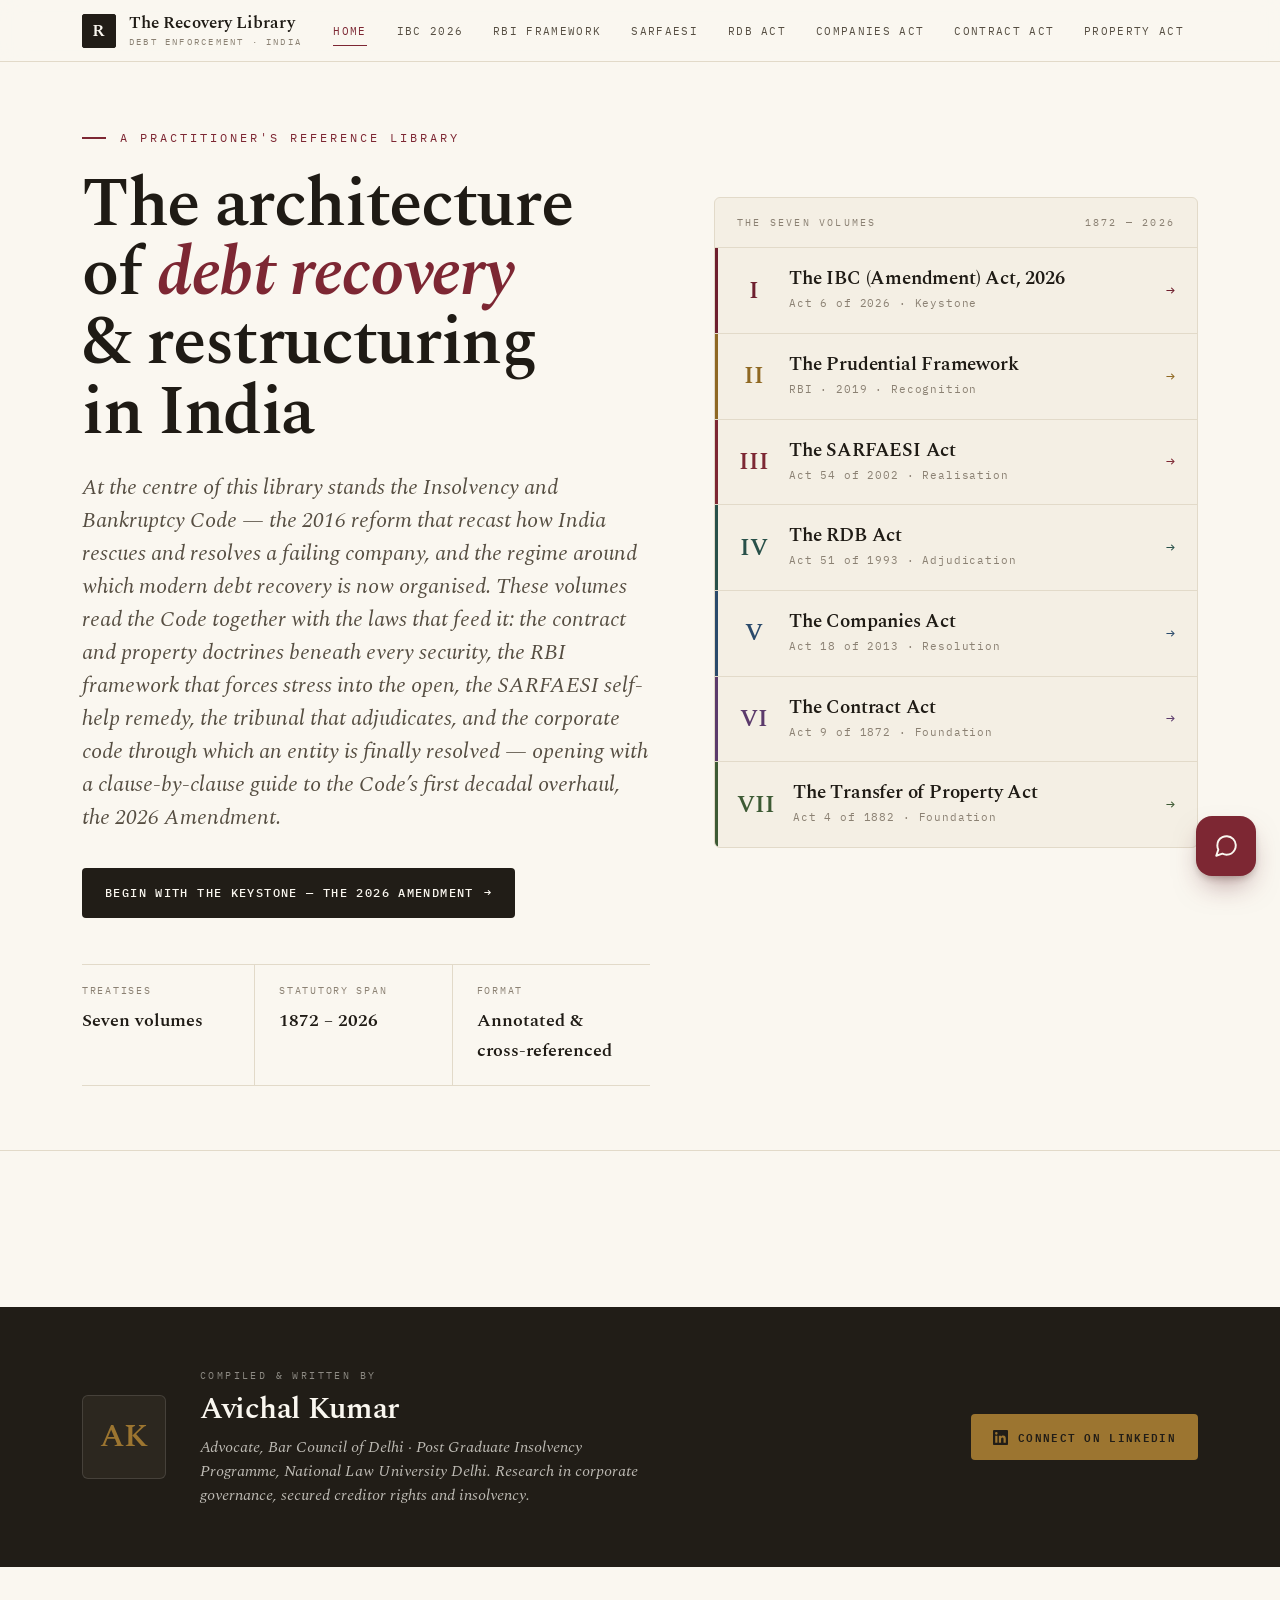
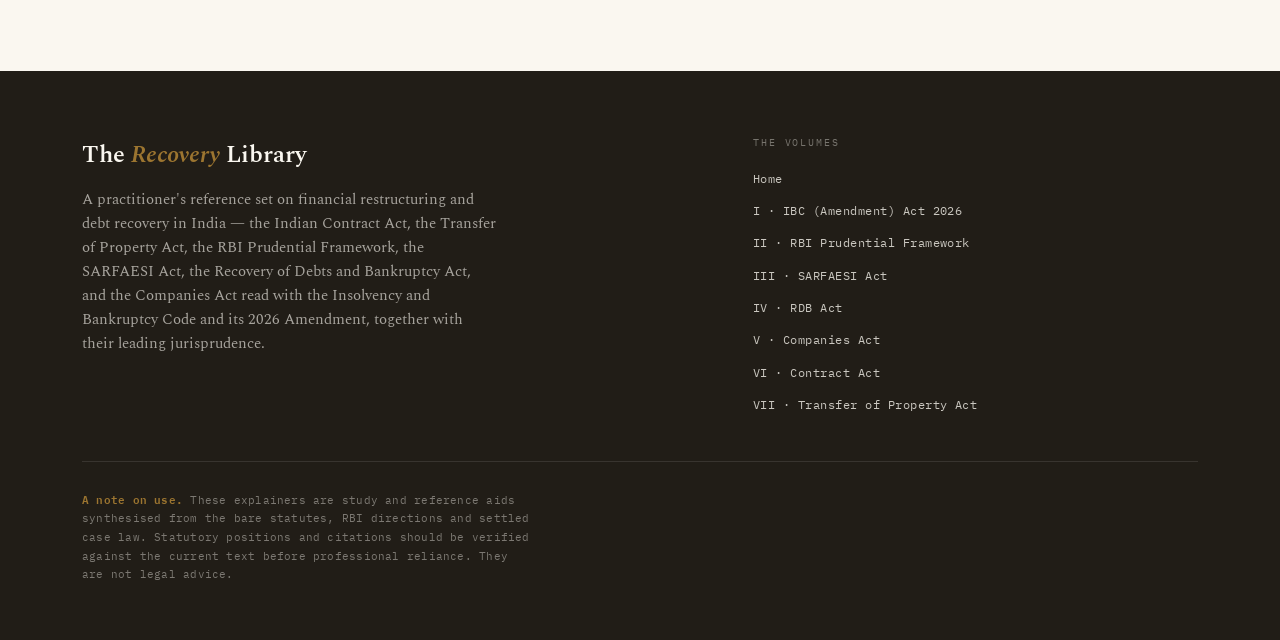
==== commit d90973b3: "Add files via upload" ====
--- a/index.html
+++ b/index.html
@@ -1,6 +1,7 @@
 <!DOCTYPE html>
 <html lang="en">
 <head>
+<script>document.documentElement.classList.add("js");</script>
 <meta charset="UTF-8">
 <meta name="viewport" content="width=device-width, initial-scale=1.0">
 <title>The Recovery Library · Debt Recovery and Restructuring in India</title>
@@ -264,5 +265,6 @@
 const io=new IntersectionObserver((es)=>{es.forEach(e=>{if(e.isIntersecting){e.target.classList.add('in');io.unobserve(e.target);}});},{threshold:.12});
 document.querySelectorAll('.reveal').forEach(el=>io.observe(el));
 </script>
+<script src="chat.js" defer></script>
 </body>
 </html>
--- a/library.css
+++ b/library.css
@@ -82,7 +82,8 @@
   letter-spacing:.01em;}
 .brand .seal::after{content:"";position:absolute;}
 .brand .wm{display:flex;flex-direction:column;line-height:1;}
-.brand .wm b{font-family:"Spectral",serif;font-weight:600;font-size:16.5px;letter-spacing:.005em;}
+.brand .wm b{font-family:"Spectral",serif;font-weight:600;font-size:16.5px;letter-spacing:.005em;
+  white-space:nowrap;}
 .brand .wm span{font-family:"IBM Plex Mono",monospace;font-size:8.5px;letter-spacing:.26em;
   text-transform:uppercase;color:var(--ink-faint);margin-top:5px;}
 
@@ -94,11 +95,26 @@
 .mnav a.current{color:var(--accent);}
 .mnav a.current::after{content:"";position:absolute;left:14px;right:14px;bottom:3px;height:1.5px;
   background:var(--accent);}
+/* Below 900px the eight links cannot sit on one row at full size: the nav
+   becomes a horizontally-scrollable strip with a fade hint at the right edge.
+   Brand stays fixed. Driven entirely from here so every page stays identical. */
+@media(max-width:900px){
+  .masthead .shell{gap:14px;}
+  .brand{flex-shrink:0;}
+  .mnav{flex:1;min-width:0;overflow-x:auto;flex-wrap:nowrap;gap:0;
+    -webkit-overflow-scrolling:touch;scrollbar-width:none;
+    justify-content:flex-end;
+    -webkit-mask-image:linear-gradient(90deg,transparent 0,#000 24px,#000 calc(100% - 26px),transparent);
+    mask-image:linear-gradient(90deg,transparent 0,#000 24px,#000 calc(100% - 26px),transparent);}
+  .mnav::-webkit-scrollbar{display:none;}
+  .mnav a{flex:0 0 auto;}
+}
 @media(max-width:720px){
-  .mnav a{padding:8px 9px;font-size:10px;letter-spacing:.08em;}
+  .mnav{justify-content:flex-start;}
+  .mnav a{padding:8px 10px;font-size:10.5px;letter-spacing:.08em;}
   .brand .wm span{display:none;}
 }
-@media(max-width:430px){ .mnav a.home-link{display:none;} }
+@media(max-width:430px){ .brand .wm b{font-size:15px;} }
 
 /* ============================================================
    TREATISE HERO (light, editorial)
